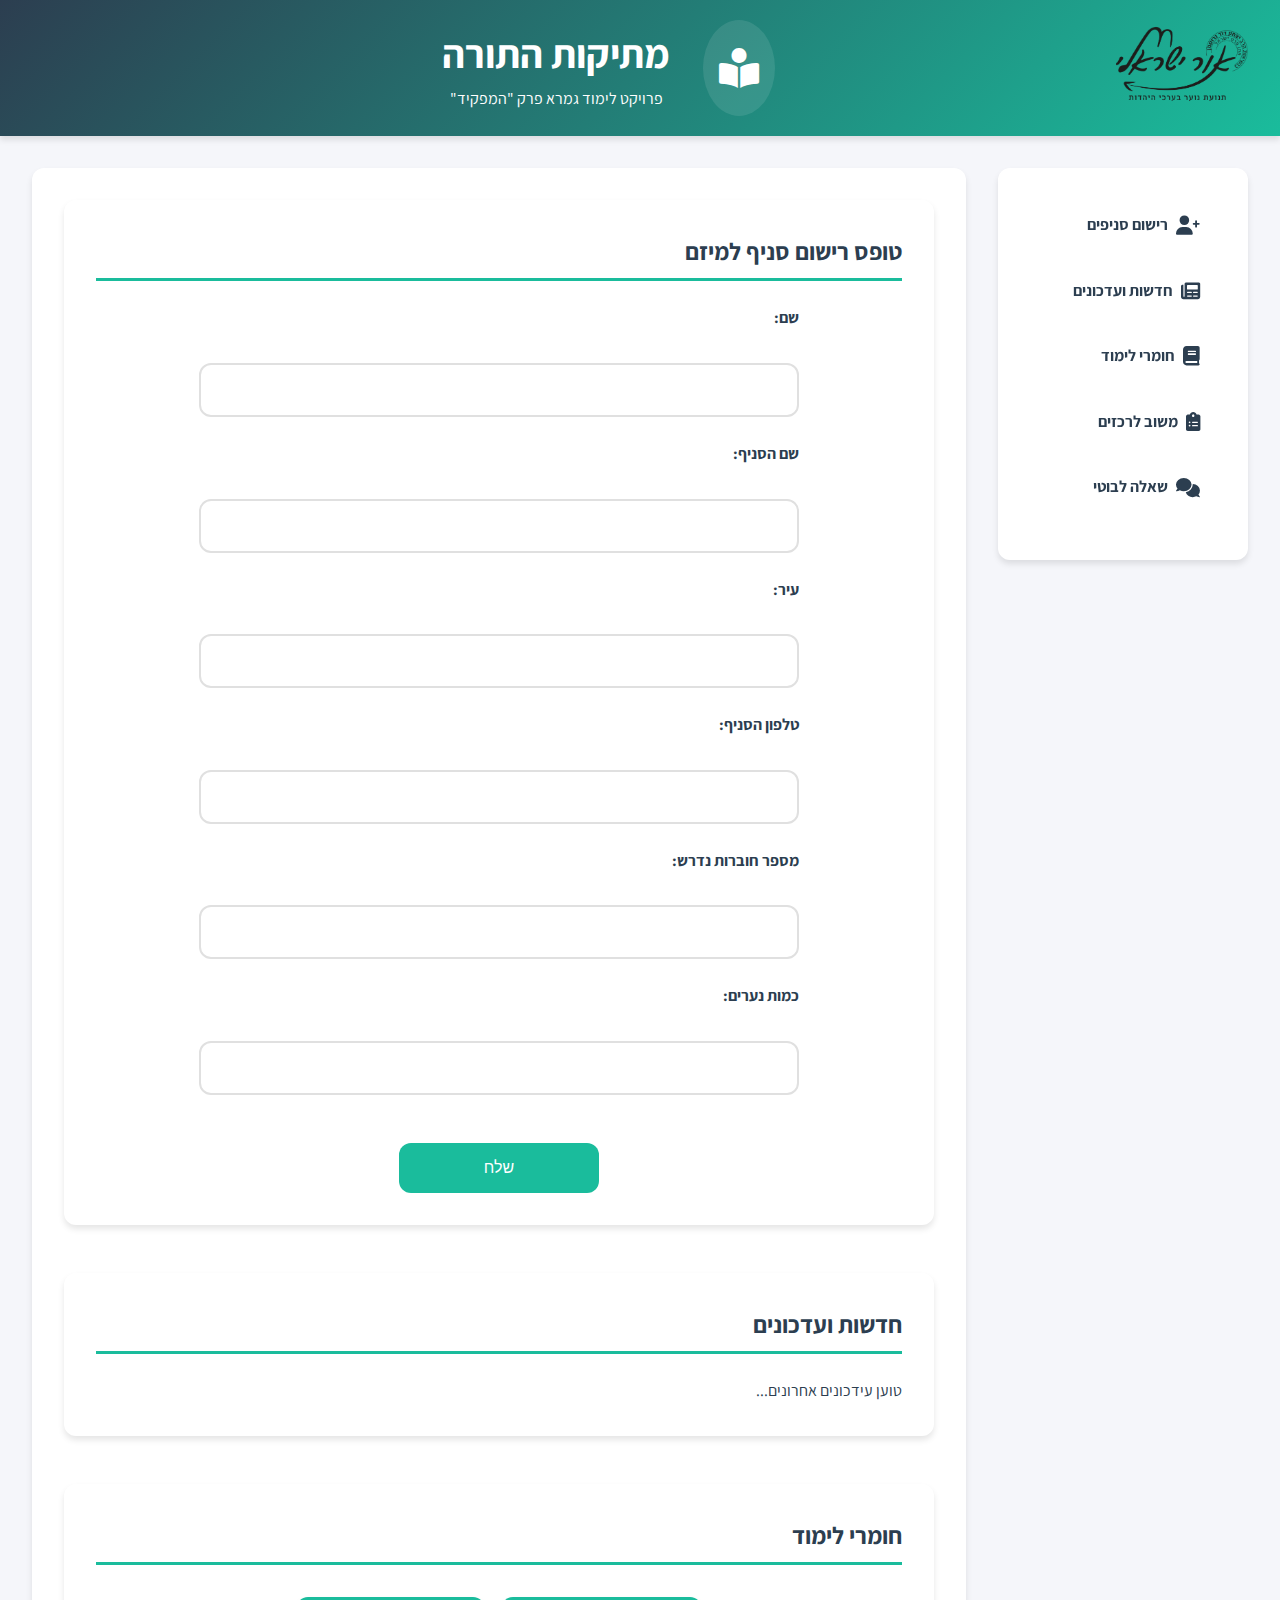
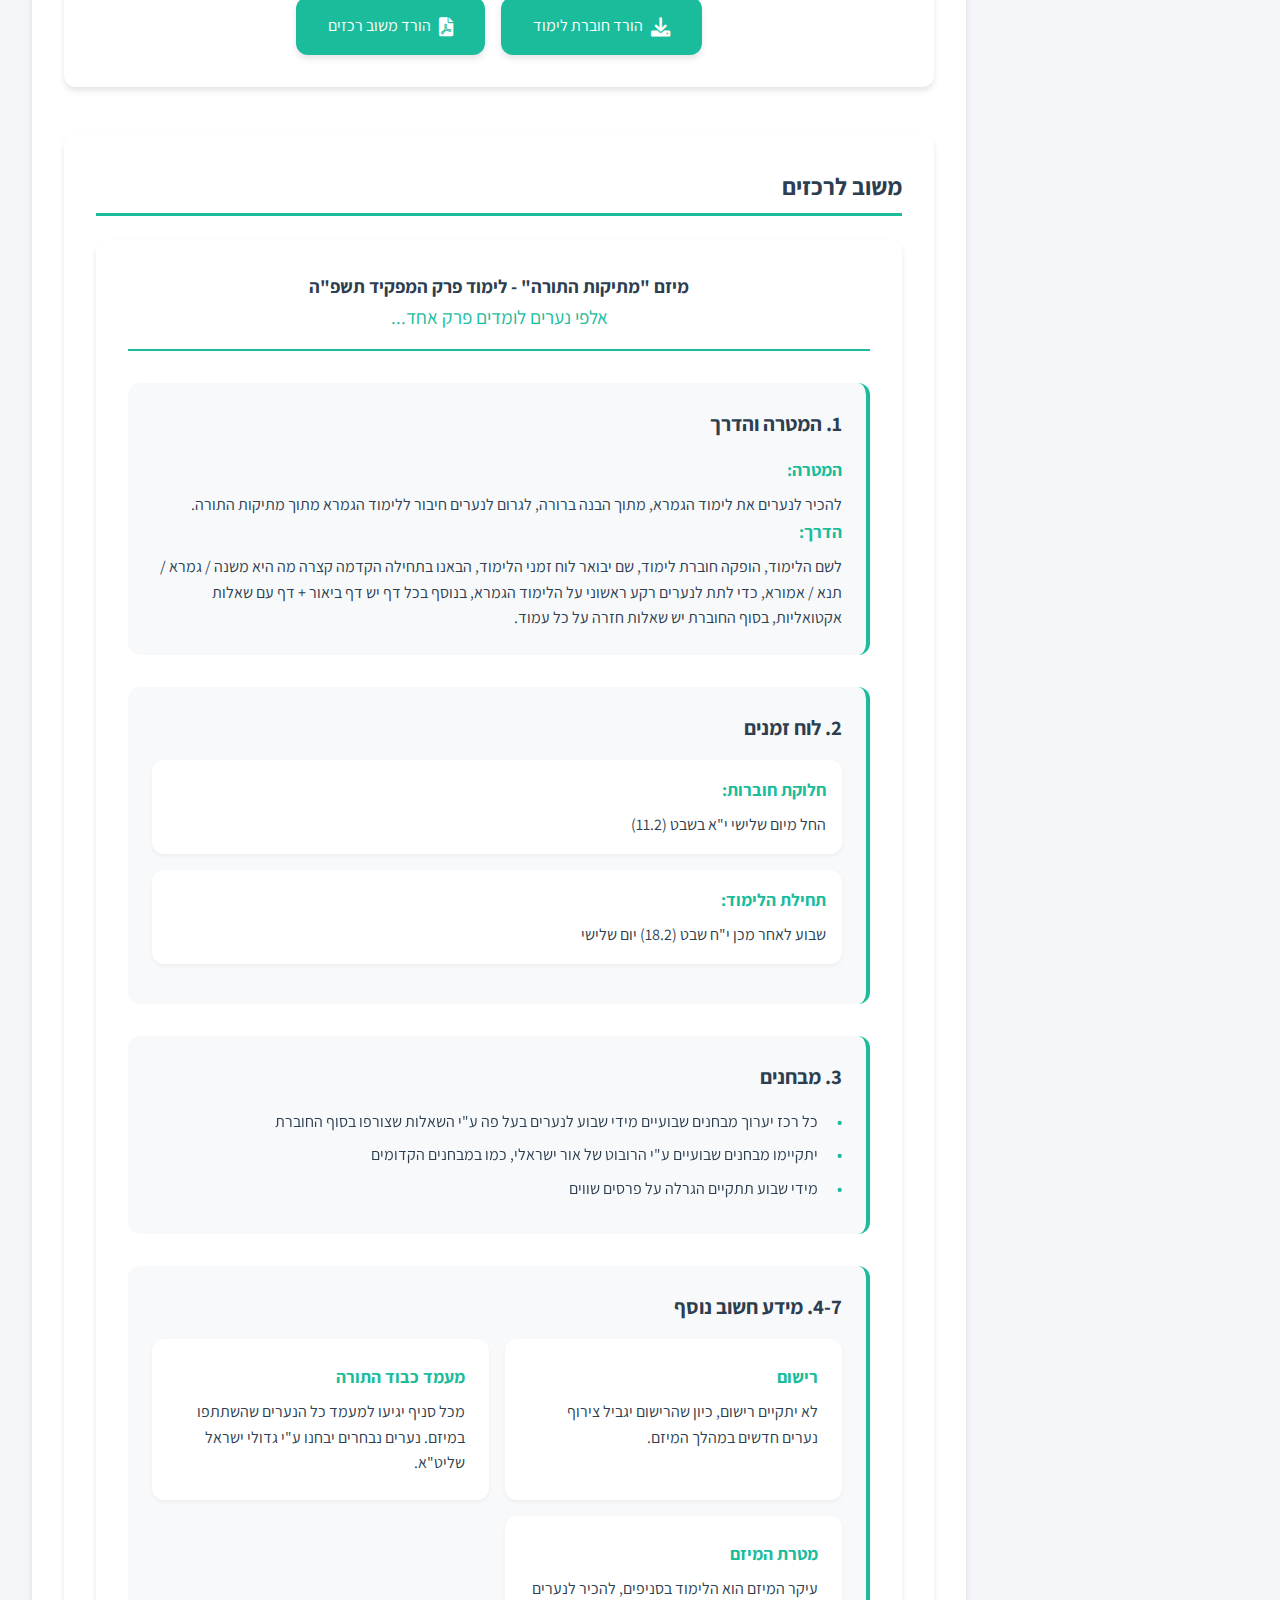
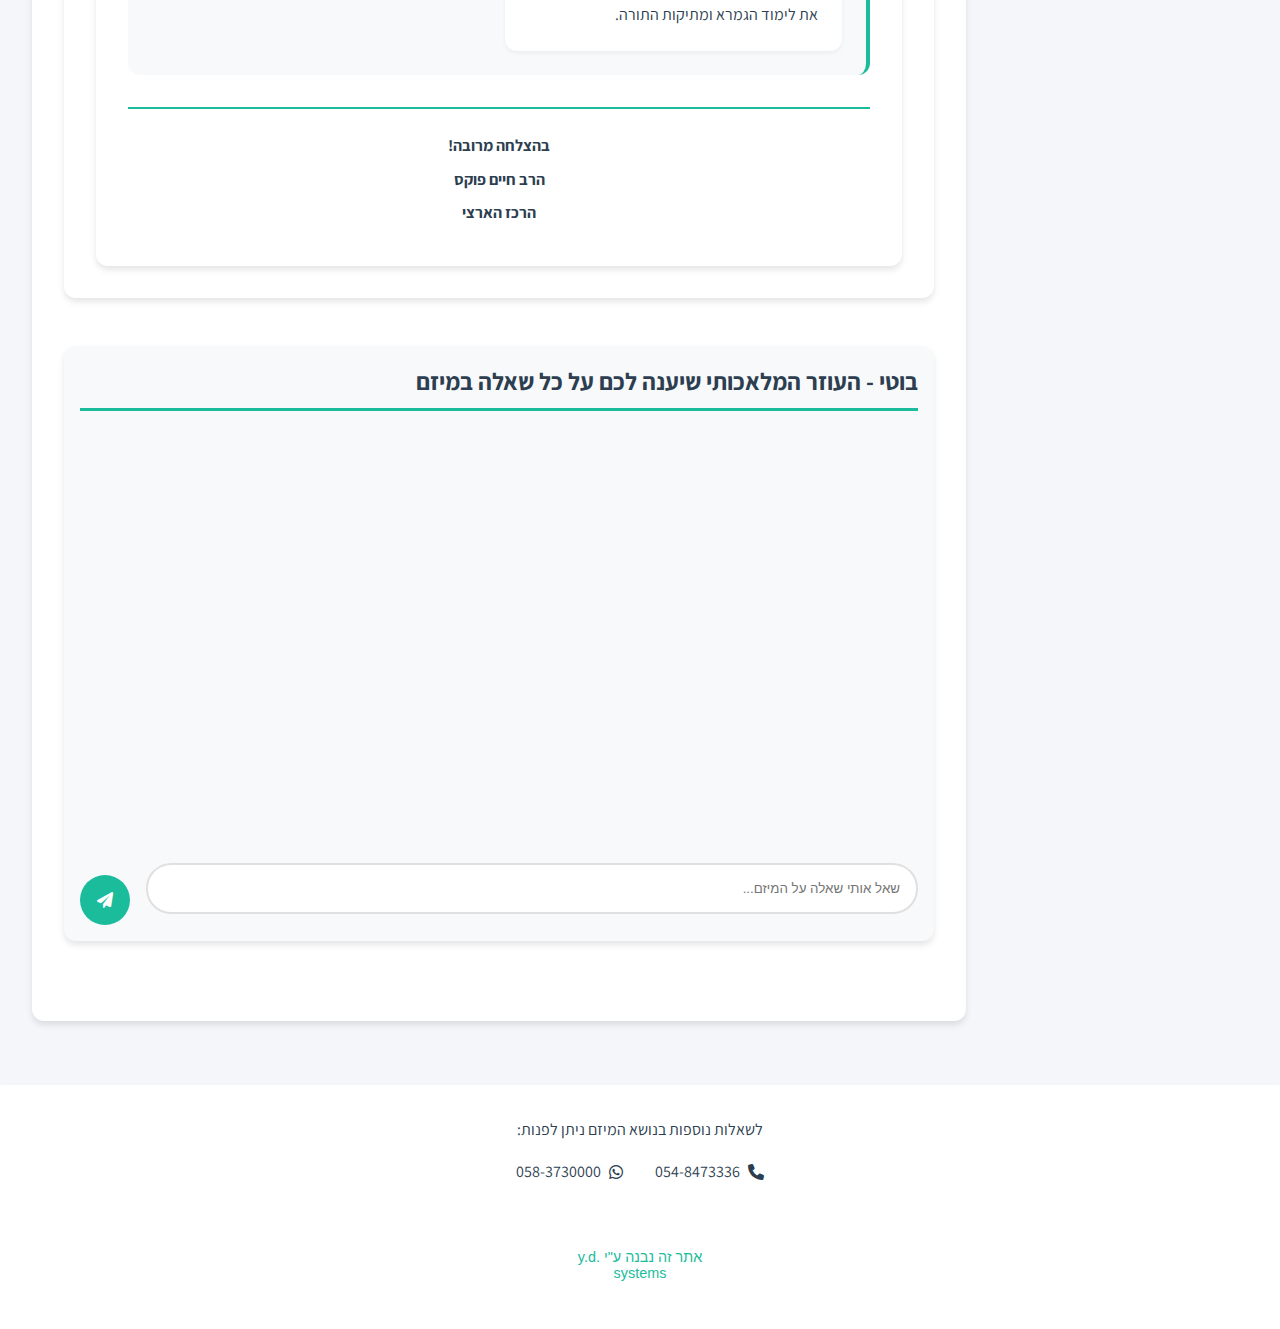
==== index.html @ da8bf31f "add credit" ====
<!DOCTYPE html>
<html lang="he">

<head>
    <meta charset="UTF-8">
    <meta name="viewport" content="width=device-width, initial-scale=1.0">
    <title>מתיקות התורה - אור ישראלי</title>
    <!-- Font Awesome -->
    <link rel="stylesheet" href="https://cdnjs.cloudflare.com/ajax/libs/font-awesome/6.0.0/css/all.min.css">
    <!-- קישור לגופן מודרני -->
    <link href="https://fonts.googleapis.com/css2?family=Assistant:wght@400;600;700&display=swap" rel="stylesheet">
    <link rel="stylesheet" href="style.css">
</head>

<body>
    <div class="page-wrapper">
        <header class="header">
            <div class="brand">
                <img src="./file/img/logo.png" alt="לוגו מתיקות התורה" class="brand-logo">
            </div>


            <div class="header-content">
                <div class="logo">
                    <i class="fas fa-book-reader"></i>
                </div>
                <div>
                <h1>מתיקות התורה</h1>
                <p>פרויקט לימוד גמרא פרק "המפקיד"</p></div>
            </div>
        </header>

        <div class="container">
            <nav class="sidebar">
                <ul>
                    <li><a href="#registration"><i class="fas fa-user-plus"></i> רישום סניפים</a></li>
                    <li><a href="#news"><i class="fas fa-newspaper"></i> חדשות ועדכונים</a></li>
                    <li><a href="#materials"><i class="fas fa-book"></i> חומרי לימוד</a></li>
                    <li><a href="#feedback"><i class="fas fa-clipboard-list"></i> משוב לרכזים</a></li>
                    <li><a href="#chat"><i class="fas fa-comments"></i> שאלה לבוטי</a></li>
                </ul>
            </nav>  
            <main class="main-content">
                <section id="registration">
                    <h2>טופס רישום סניף למיזם</h2>
                    <form id="registration-form">
                        <label for="name">שם:</label>
                        <input type="text" id="name" name="name" required>

                        <label for="branchName">שם הסניף:</label>
                        <input type="text" id="branchName" name="branchName" required>

                        <label for="city">עיר:</label>
                        <input type="text" id="city" name="city" required>

                        <label for="branchPhone">טלפון הסניף:</label>
                        <input type="tel" id="branchPhone" name="branchPhone" required>

                        <label for="requiredBooklets">מספר חוברות נדרש:</label>
                        <input type="number" id="requiredBooklets" name="requiredBooklets" required>

                        <label for="numberOfAdolescents">כמות נערים:</label>
                        <input type="number" id="numberOfAdolescents" name="numberOfAdolescents" required>

                        <button type="submit">שלח</button>
                    </form>
                    <div id="registration-result"></div>
                </section>

                <section id="news">
                    <h2>חדשות ועדכונים</h2>
                    <div id="news-banner">
                        <!-- דוגמה לעדכונים/חדשות -->
                        <p>טוען עידכונים אחרונים...</p>
                    </div>
                </section>

                <section id="materials">
                    <h2>חומרי לימוד</h2>
                    <div class="download-buttons">
                        <a href="file/dock/hoveret.pdf" download class="download-button">
                            <i class="fas fa-download"></i>
                            הורד חוברת לימוד
                        </a>
                        <a href="file/dock/mashov.pdf" download class="download-button">
                            <i class="fas fa-file-pdf"></i>
                            הורד משוב רכזים
                        </a>
                    </div>
                </section>

                <section id="feedback">
                    <h2>משוב לרכזים</h2>
                    <div class="feedback-container">
                        <div class="feedback-header">
                            <h3>מיזם "מתיקות התורה" - לימוד פרק המפקיד תשפ"ה</h3>
                            <p class="subtitle">אלפי נערים לומדים פרק אחד...</p>
                        </div>
                        
                        <div class="feedback-section">
                            <h4>1. המטרה והדרך</h4>
                            <div class="goal">
                                <h5>המטרה:</h5>
                                <p>להכיר לנערים את לימוד הגמרא, מתוך הבנה ברורה, לגרום לנערים חיבור ללימוד הגמרא מתוך מתיקות התורה.</p>
                            </div>
                            <div class="method">
                                <h5>הדרך:</h5>
                                <p>לשם הלימוד, הופקה חוברת לימוד, שם יבואר לוח זמני הלימוד, הבאנו בתחילה הקדמה קצרה מה היא משנה / גמרא / תנא / אמורא, כדי לתת לנערים רקע ראשוני על הלימוד הגמרא, בנוסף בכל דף יש דף ביאור + דף עם שאלות אקטואליות, בסוף החוברת יש שאלות חזרה על כל עמוד.</p>
                            </div>
                        </div>
                        
                        <div class="feedback-section">
                            <h4>2. לוח זמנים</h4>
                            <div class="timeline">
                                <div class="timeline-item">
                                    <h5>חלוקת חוברות:</h5>
                                    <p>החל מיום שלישי י"א בשבט (11.2)</p>
                                </div>
                                <div class="timeline-item">
                                    <h5>תחילת הלימוד:</h5>
                                    <p>שבוע לאחר מכן י"ח שבט (18.2) יום שלישי</p>
                                </div>
                            </div>
                        </div>
                        
                        <div class="feedback-section">
                            <h4>3. מבחנים</h4>
                            <ul class="exam-list">
                                <li>כל רכז יערוך מבחנים שבועיים מידי שבוע לנערים בעל פה ע"י השאלות שצורפו בסוף החוברת</li>
                                <li>יתקיימו מבחנים שבועיים ע"י הרובוט של אור ישראלי, כמו במבחנים הקדומים</li>
                                <li>מידי שבוע תתקיים הגרלה על פרסים שווים</li>
                            </ul>
                        </div>
                        
                        <div class="feedback-section">
                            <h4>4-7. מידע חשוב נוסף</h4>
                            <div class="info-cards">
                                <div class="info-card">
                                    <h5>רישום</h5>
                                    <p>לא יתקיים רישום, כיון שהרישום יגביל צירוף נערים חדשים במהלך המיזם.</p>
                                </div>
                                <div class="info-card">
                                    <h5>מעמד כבוד התורה</h5>
                                    <p>מכל סניף יגיעו למעמד כל הנערים שהשתתפו במיזם. נערים נבחרים יבחנו ע"י גדולי ישראל שליט"א.</p>
                                </div>
                                <div class="info-card">
                                    <h5>מטרת המיזם</h5>
                                    <p>עיקר המיזם הוא הלימוד בסניפים, להכיר לנערים את לימוד הגמרא ומתיקות התורה.</p>
                                </div>
                            </div>
                        </div>
                        
                        <div class="feedback-footer">
                            <p class="signature">בהצלחה מרובה!</p>
                            <p class="signature">הרב חיים פוקס</p>
                            <p class="signature">הרכז הארצי</p>
                        </div>
                    </div>
                </section>

                <section id="chat">
                    <h2>בוטי - העוזר המלאכותי שיענה לכם על כל שאלה במיזם</h2>
                    <div id="chat-window">
                        <!-- היסטוריית השיחה תופיע כאן -->
                    </div>
                    <form id="chat-form">
                        <input type="text" id="chat-input" placeholder="שאל אותי שאלה על המיזם..." required>
                        <button title="submit" type="submit">
                            <i class="fas fa-paper-plane"></i>
                        </button>
                    </form>
                </section>
            </main>
        </div>
    </div>
    <footer class="footer">
        <div class="contact-info">
            <p>לשאלות נוספות בנושא המיזם ניתן לפנות:</p>
            <div class="contact-methods">
                <a href="tel:054-8473336" class="contact-link">
                    <i class="fas fa-phone"></i>
                    054-8473336
                </a>
                <a href="https://wa.me/972583730000" class="contact-link">
                    <i class="fab fa-whatsapp"></i>
                    058-3730000
                </a>
            </div>
        </div>
        <div class="credits">
            <button id="showCredits" class="credits-btn">אתר זה נבנה ע"י y.d. systems</button>
        </div>
    </footer>

    <!-- Modal -->
    <div id="creditsModal" class="modal">
        <div class="modal-content">
            <span class="close-modal">&times;</span>
            <h3>צור קשר עם המפתחים</h3>
            <div class="contact-grid">
                <a href="tel:0583730000" class="contact-item">
                    <i class="fas fa-phone"></i>
                    <span>טלפון</span>
                    <span>058-3730000</span>
                </a>
                <a href="https://wa.me/972583730000" class="contact-item">
                    <i class="fab fa-whatsapp"></i>
                    <span>וואטסאפ</span>
                    <span>058-3730000</span>
                </a>
                <a href="mailto:yairdahn@gmail.com" class="contact-item">
                    <i class="fas fa-envelope"></i>
                    <span>אימייל</span>
                    <span>yairdahn@gmail.com</span>
                </a>
            </div>
        </div>
    </div>
    <script src="script.js"></script>
</body>

</html>
---- style.css ----
@import url('https://fonts.googleapis.com/css2?family=Assistant:wght@400;600;700&display=swap');

* {
    box-sizing: border-box;
    margin: 0;
    padding: 0;
}

:root {
    --primary-color: #2c3e50;
    --secondary-color: #1abc9c;
    --accent-color: #e74c3c;
    --bg-color: #f5f6fa;
    --text-color: #2c3e50;
    --border-radius: 12px;
    --box-shadow: 0 4px 6px rgba(0, 0, 0, 0.1);
    --transition: all 0.3s ease;
}

body {
    font-family: 'Assistant', sans-serif;
    direction: rtl;
    line-height: 1.6;
    background: var(--bg-color);
    color: var(--text-color);
    margin: 0;
    padding: 0;
}

.page-wrapper {
    min-height: 100vh;
    display: grid;
    grid-template-rows: auto 1fr;
}

.container {
    display: grid;
    grid-template-columns: 250px 1fr;
    gap: 2rem;
    padding: 2rem;
    max-width: 1400px;
    margin: 0 auto;
}

/* Header with gradient background */
.header {
    background: linear-gradient(135deg, var(--primary-color), var(--secondary-color));
    color: #fff;
    /* padding: 2rem; */
    box-shadow: var(--box-shadow);
    display: flex;
    justify-content: flex-start;
    align-items: center;
    /* gap: 1rem; */
    position: relative;
}

.brand {
    position: absolute;
    right: 2rem;
    top: 50%;
    transform: translateY(-50%);
}

.brand-logo {
    height: 80px;
    width: auto;
    object-fit: contain;
}

.logo {
    margin-right: 4rem;
    font-size: 2.5rem;
    color: #fff;
    background: rgba(255, 255, 255, 0.1);
    padding: 1rem;
    border-radius: 50%;
}

.header-content {
    flex: 1;
    text-align: center;
    display: flex;
    justify-content: center;
    margin: 20px;
    gap: 2rem;
}

.header-content h1 {
    font-size: 2.5rem;
    margin-bottom: 0.5rem;
    margin: 1px;
}

/* Sidebar navigation */
.sidebar {
    background: #fff;
    padding: 2rem;
    border-radius: var(--border-radius);
    box-shadow: var(--box-shadow);
    position: sticky;
    top: 2rem;
    height: fit-content;
}

.sidebar ul {
    list-style: none;
}

.sidebar li {
    margin-bottom: 1rem;
}

.sidebar a {
    color: var(--text-color);
    text-decoration: none;
    font-weight: bold;
    transition: var(--transition);
    display: flex;
    align-items: center;
    gap: 0.5rem;
    padding: 0.75rem 1rem;
    border-radius: var(--border-radius);
}

.sidebar a:hover {
    background: var(--secondary-color);
    color: #fff;
    transform: translateX(-5px);
}

.sidebar i {
    font-size: 1.2rem;
}

/* Main content area with shadow */
.main-content {
    padding: 2rem;
    background: #fff;
    border-radius: var(--border-radius);
    box-shadow: var(--box-shadow);
}

section {
    margin-bottom: 3rem;
    padding: 2rem;
    background: #fff;
    border-radius: var(--border-radius);
    box-shadow: var(--box-shadow);
}

section h2 {
    color: var(--primary-color);
    margin-bottom: 1.5rem;
    padding-bottom: 0.5rem;
    border-bottom: 3px solid var(--secondary-color);
}

/* Form Styles */
#registration-form {
    display: flex;
    flex-direction: column;
    gap: 1.5rem;
    max-width: 600px;
    margin: 0 auto;
}

#registration-form label {
    font-weight: bold;
    margin-bottom: 0.5rem;
    color: var(--primary-color);
}

#registration-form input {
    padding: 1rem;
    border: 2px solid #e0e0e0;
    border-radius: var(--border-radius);
    transition: var(--transition);
    font-size: 1rem;
}

#registration-form input:focus {
    border-color: var(--secondary-color);
    outline: none;
    box-shadow: 0 0 0 3px rgba(26, 188, 156, 0.1);
}

button {
    margin-top: 1.5rem;
    padding: 1rem 2rem;
    background: var(--secondary-color);
    color: #fff;
    border: none;
    border-radius: var(--border-radius);
    font-size: 1rem;
    cursor: pointer;
    transition: var(--transition);
    width: 100%;
    max-width: 200px;
    margin-left: auto;
    margin-right: auto;
}

button:hover {
    background: #16a085;
    transform: translateY(-2px);
    box-shadow: 0 4px 8px rgba(0, 0, 0, 0.1);
}

/* Chat Styles */
#chat {
    background: #f8f9fa;
    border-radius: var(--border-radius);
    padding: 1rem;
    box-shadow: var(--box-shadow);
}

#chat-window {
    height: 400px;
    overflow-y: auto;
    padding: 1rem;
    margin-bottom: 1rem;
    background: #f8f9fa;
    border-radius: var(--border-radius);
}

.chat-message {
    display: flex;
    margin-bottom: 1rem;
    animation: fadeIn 0.3s ease;
}

.chat-message.user {
    justify-content: flex-end;
}

.chat-message.ai {
    justify-content: flex-start;
}

.message-bubble {
    max-width: 70%;
    padding: 0.8rem 1rem;
    border-radius: 15px;
    position: relative;
    word-wrap: break-word;
}

.chat-message.user .message-bubble {
    background: var(--secondary-color);
    color: #fff;
    border-top-right-radius: 5px;
    margin-left: 2rem;
}

.chat-message.ai .message-bubble {
    background: #ecf0f1;
    color: var(--text-color);
    border-top-left-radius: 5px;
    margin-right: 2rem;
}

.typing-indicator {
    display: flex;
    align-items: center;
    margin-bottom: 1rem;
    opacity: 0;
    transition: opacity 0.3s ease;
    margin-right: 1rem;
}

.typing-indicator.visible {
    opacity: 1;
}

.typing-indicator .dots {
    display: flex;
    gap: 4px;
    padding: 0.5rem 1rem;
    background: #e9ecef;
    border-radius: 15px;
}

.typing-indicator .dot {
    width: 8px;
    height: 8px;
    background: #adb5bd;
    border-radius: 50%;
    animation: typingAnimation 1.4s infinite;
}

.typing-indicator .dot:nth-child(2) {
    animation-delay: 0.2s;
}

.typing-indicator .dot:nth-child(3) {
    animation-delay: 0.4s;
}

@keyframes typingAnimation {
    0%, 100% { transform: translateY(0); }
    50% { transform: translateY(-4px); }
}

@keyframes fadeIn {
    from { opacity: 0; transform: translateY(10px); }
    to { opacity: 1; transform: translateY(0); }
}

#chat-form {
    display: flex;
    gap: 1rem;
    align-items: center;
}

#chat-input {
    flex: 1;
    padding: 1rem;
    border: 2px solid #e0e0e0;
    border-radius: 25px;
    transition: var(--transition);
}

#chat-input:focus {
    border-color: var(--secondary-color);
    outline: none;
}

#chat-form button {
    width: 50px;
    height: 50px;
    border-radius: 50%;
    display: flex;
    align-items: center;
    justify-content: center;
    padding: 0;
    background: var(--secondary-color);
    color: #fff;
    border: none;
    cursor: pointer;
    transition: var(--transition);
}

#chat-form button:hover {
    background: #16a085;
    transform: scale(1.1);
}

/* Styling for news items in the banner */
.news-item {
    background: #fff;
    border-radius: var(--border-radius);
    padding: 1.5rem;
    margin-bottom: 1.5rem;
    box-shadow: var(--box-shadow);
    border-right: 4px solid var(--secondary-color);
    transition: var(--transition);
}

.news-item:hover {
    transform: translateX(-5px);
    box-shadow: 0 6px 12px rgba(0, 0, 0, 0.1);
}

.news-item h3 {
    margin-bottom: 1rem;
    color: var(--primary-color);
    font-size: 1.25rem;
}

.news-item p {
    margin-bottom: 0.75rem;
    line-height: 1.6;
}

.news-item small {
    color: #7f8c8d;
    font-size: 0.9rem;
}

@media (max-width: 768px) {
    .container {
        grid-template-columns: 1fr;
    }

    .sidebar {
        position: static;
        margin-bottom: 2rem;
    }

    .main-content {
        padding: 1rem;
    }

    .header {
        flex-direction: column;
        text-align: center;
        padding: 1rem;
    }

    .logo {
        margin-right: 0;
    }

    .brand {
        position: static;
        transform: none;
        margin-bottom: 1rem;
    }

    .brand-logo {
        height: 60px;
    }

    section {
        padding: 1rem;
    }

    #chat-form button {
        width: 45px;
        height: 45px;
    }
}

/* Feedback Styles */
.feedback-container {
    background: #fff;
    padding: 2rem;
    border-radius: var(--border-radius);
    box-shadow: var(--box-shadow);
}

.feedback-header {
    text-align: center;
    margin-bottom: 2rem;
    padding-bottom: 1rem;
    border-bottom: 2px solid var(--secondary-color);
}

.feedback-header .subtitle {
    color: var(--secondary-color);
    font-size: 1.2rem;
}

.feedback-section {
    margin-bottom: 2rem;
    padding: 1.5rem;
    background: #f8f9fa;
    border-radius: var(--border-radius);
    border-right: 4px solid var(--secondary-color);
}

.feedback-section h4 {
    color: var(--primary-color);
    margin-bottom: 1rem;
    font-size: 1.3rem;
}

.feedback-section h5 {
    color: var(--secondary-color);
    margin-bottom: 0.5rem;
    font-size: 1.1rem;
}

.timeline {
    display: grid;
    gap: 1rem;
    margin: 1rem 0;
}

.timeline-item {
    padding: 1rem;
    background: #fff;
    border-radius: var(--border-radius);
    box-shadow: 0 2px 4px rgba(0,0,0,0.05);
}

.exam-list {
    list-style: none;
    padding: 0;
}

.exam-list li {
    margin-bottom: 0.5rem;
    padding-right: 1.5rem;
    position: relative;
}

.exam-list li::before {
    content: "•";
    color: var(--secondary-color);
    position: absolute;
    right: 0;
    font-weight: bold;
}

.info-cards {
    display: grid;
    grid-template-columns: repeat(auto-fit, minmax(250px, 1fr));
    gap: 1rem;
    margin-top: 1rem;
}

.info-card {
    background: #fff;
    padding: 1.5rem;
    border-radius: var(--border-radius);
    box-shadow: 0 2px 4px rgba(0,0,0,0.05);
    transition: var(--transition);
}

.info-card:hover {
    transform: translateY(-3px);
    box-shadow: 0 4px 8px rgba(0,0,0,0.1);
}

.feedback-footer {
    text-align: center;
    margin-top: 2rem;
    padding-top: 1rem;
    border-top: 2px solid var(--secondary-color);
}

.signature {
    margin: 0.5rem 0;
    font-weight: bold;
    color: var(--primary-color);
}

@media (max-width: 768px) {
    .info-cards {
        grid-template-columns: 1fr;
    }
    
    .feedback-section {
        padding: 1rem;
    }
}

/* Materials Section Styles */
.download-buttons {
    display: flex;
    gap: 1rem;
    justify-content: center;
    margin-top: 2rem;
}

.download-button {
    display: flex;
    align-items: center;
    gap: 0.5rem;
    padding: 1rem 2rem;
    background: var(--secondary-color);
    color: #fff;
    text-decoration: none;
    border-radius: var(--border-radius);
    transition: var(--transition);
    box-shadow: var(--box-shadow);
}

.download-button:hover {
    background: #16a085;
    transform: translateY(-2px);
    box-shadow: 0 6px 12px rgba(0,0,0,0.15);
}

.download-button i {
    font-size: 1.2rem;
}

/* Footer Styles */
.footer {
    background: #fff;
    padding: 2rem;
    margin-top: 2rem;
    box-shadow: var(--box-shadow);
    text-align: center;
}

.contact-info {
    margin-bottom: 1.5rem;
}

.contact-methods {
    display: flex;
    justify-content: center;
    gap: 2rem;
    margin-top: 1rem;
}

.contact-link {
    display: flex;
    align-items: center;
    gap: 0.5rem;
    color: var(--primary-color);
    text-decoration: none;
    transition: var(--transition);
}

.contact-link:hover {
    color: var(--secondary-color);
    transform: translateY(-2px);
}

.credits-btn {
    background: none;
    border: none;
    color: var(--secondary-color);
    cursor: pointer;
    font-size: 0.9rem;
    transition: var(--transition);
}

.credits-btn:hover {
    color: var(--primary-color);
    text-decoration: underline;
}

/* Modal Styles */
.modal {
    display: none;
    position: fixed;
    top: 0;
    left: 0;
    width: 100%;
    height: 100%;
    background: rgba(0, 0, 0, 0.5);
    z-index: 1000;
}

.modal-content {
    position: relative;
    background: #fff;
    margin: 15% auto;
    padding: 2rem;
    width: 90%;
    max-width: 500px;
    border-radius: var(--border-radius);
    box-shadow: var(--box-shadow);
}

.close-modal {
    position: absolute;
    top: 1rem;
    left: 1rem;
    font-size: 1.5rem;
    cursor: pointer;
    color: var(--text-color);
}

.contact-grid {
    display: grid;
    grid-template-columns: repeat(auto-fit, minmax(200px, 1fr));
    gap: 1.5rem;
    margin-top: 2rem;
}

.contact-item {
    display: flex;
    flex-direction: column;
    align-items: center;
    padding: 1.5rem;
    background: #f8f9fa;
    border-radius: var(--border-radius);
    text-decoration: none;
    color: var(--text-color);
    transition: var(--transition);
}

.contact-item:hover {
    transform: translateY(-3px);
    box-shadow: var(--box-shadow);
    background: var(--secondary-color);
    color: #fff;
}

.contact-item i {
    font-size: 2rem;
    margin-bottom: 1rem;
}

@media (max-width: 768px) {
    .contact-methods {
        flex-direction: column;
        gap: 1rem;
    }

    .modal-content {
        margin: 30% auto;
    }
}
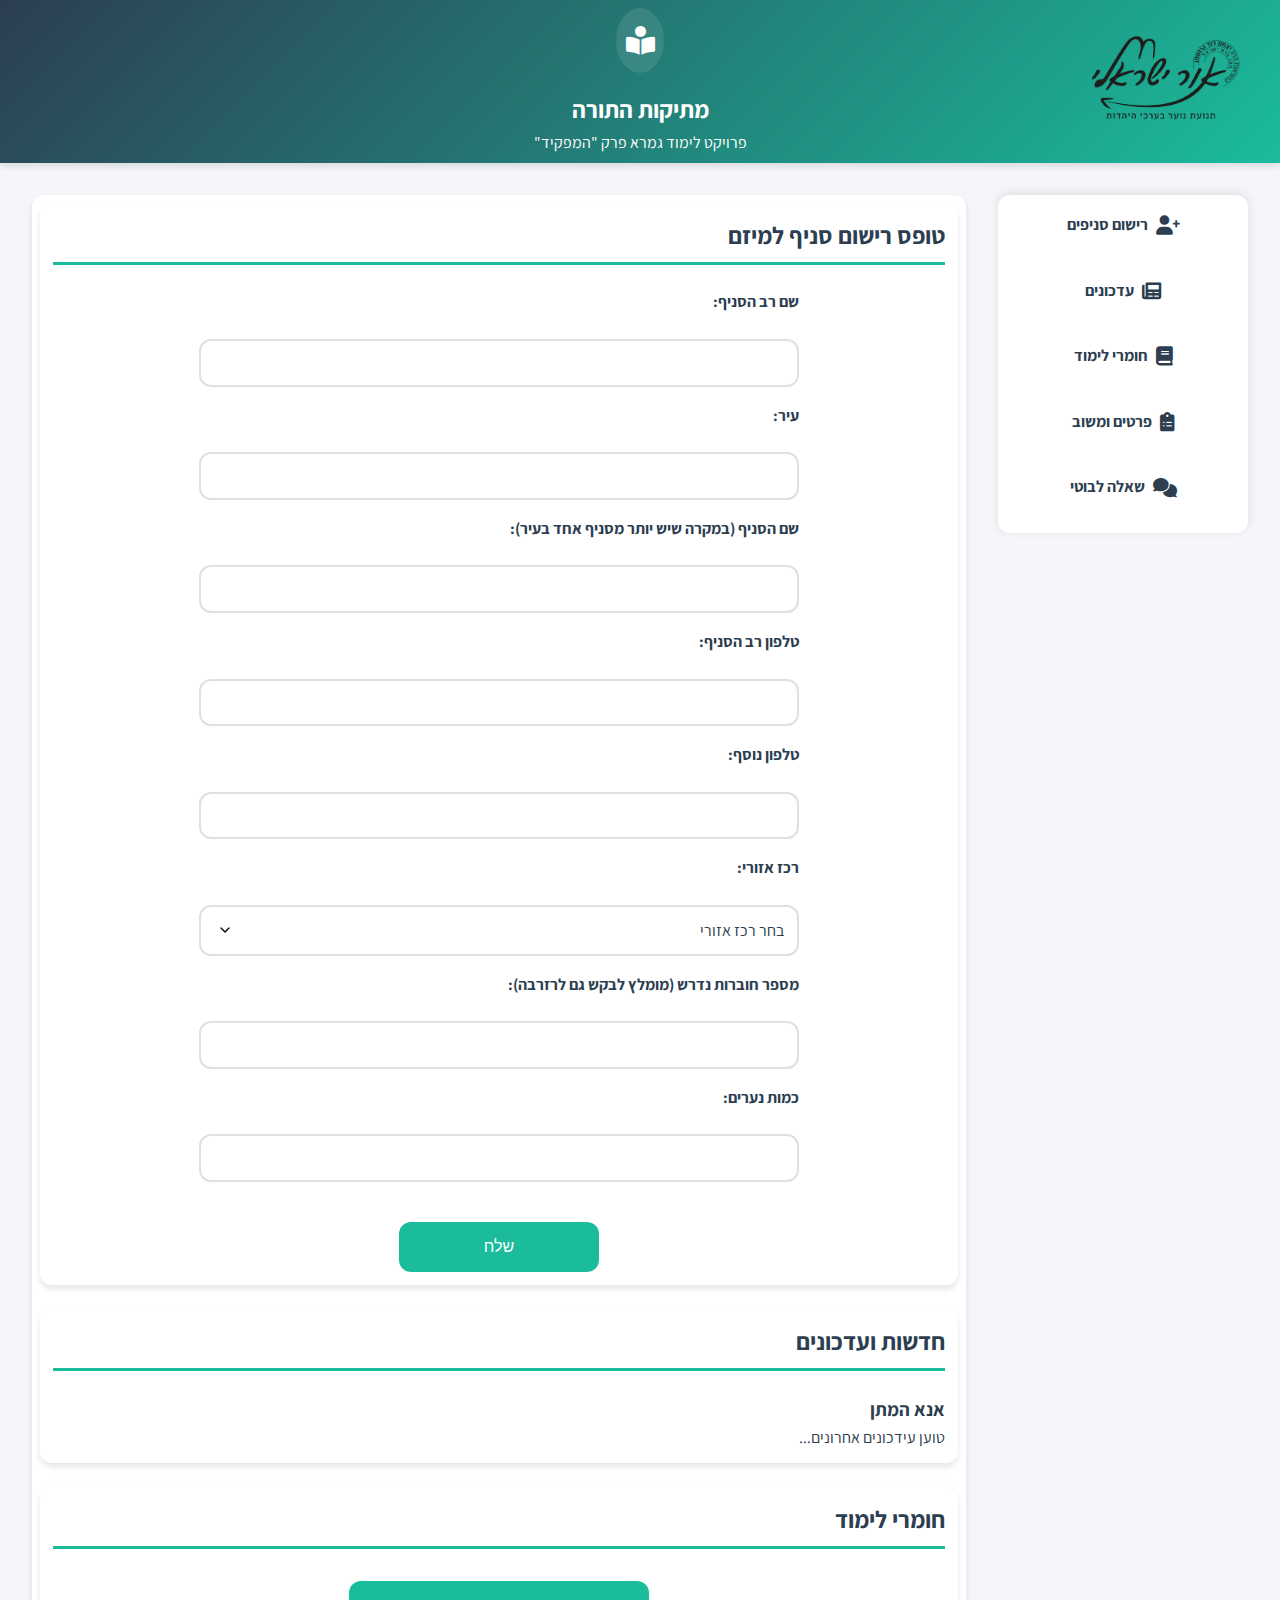
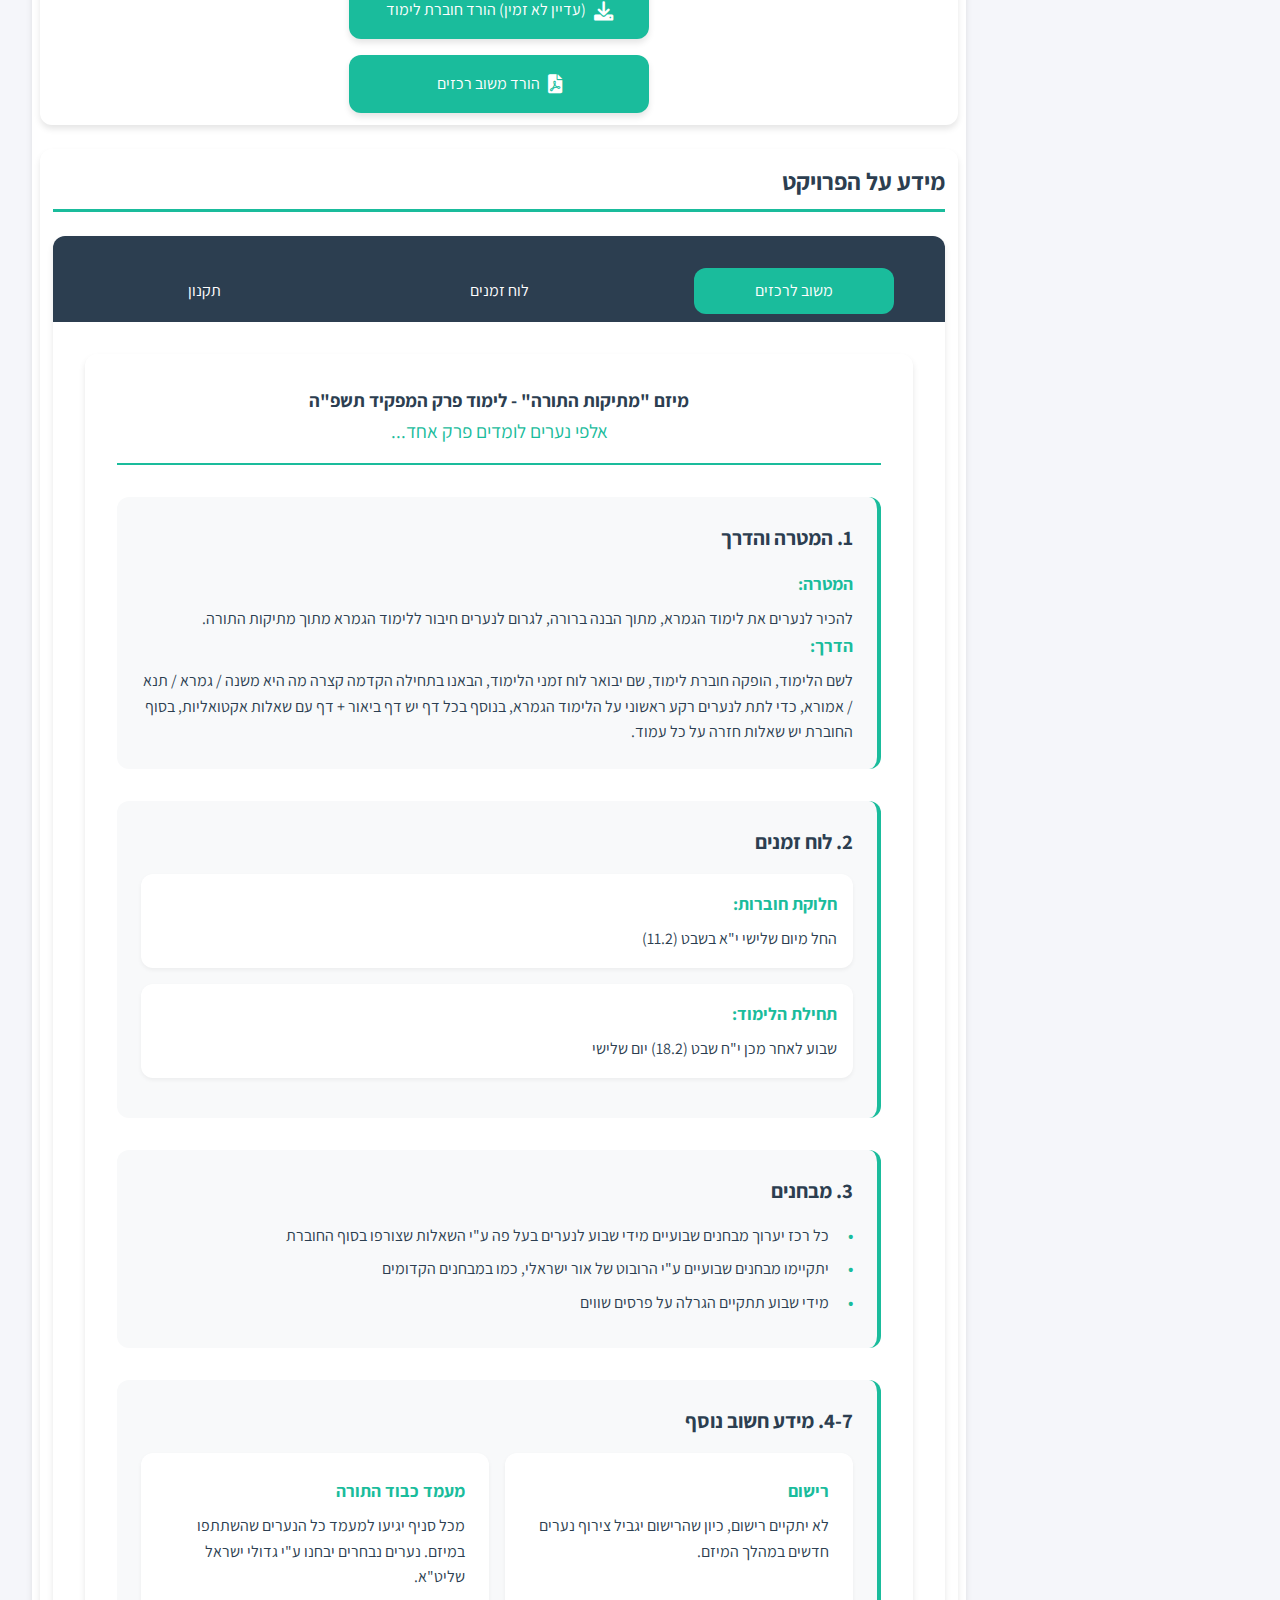
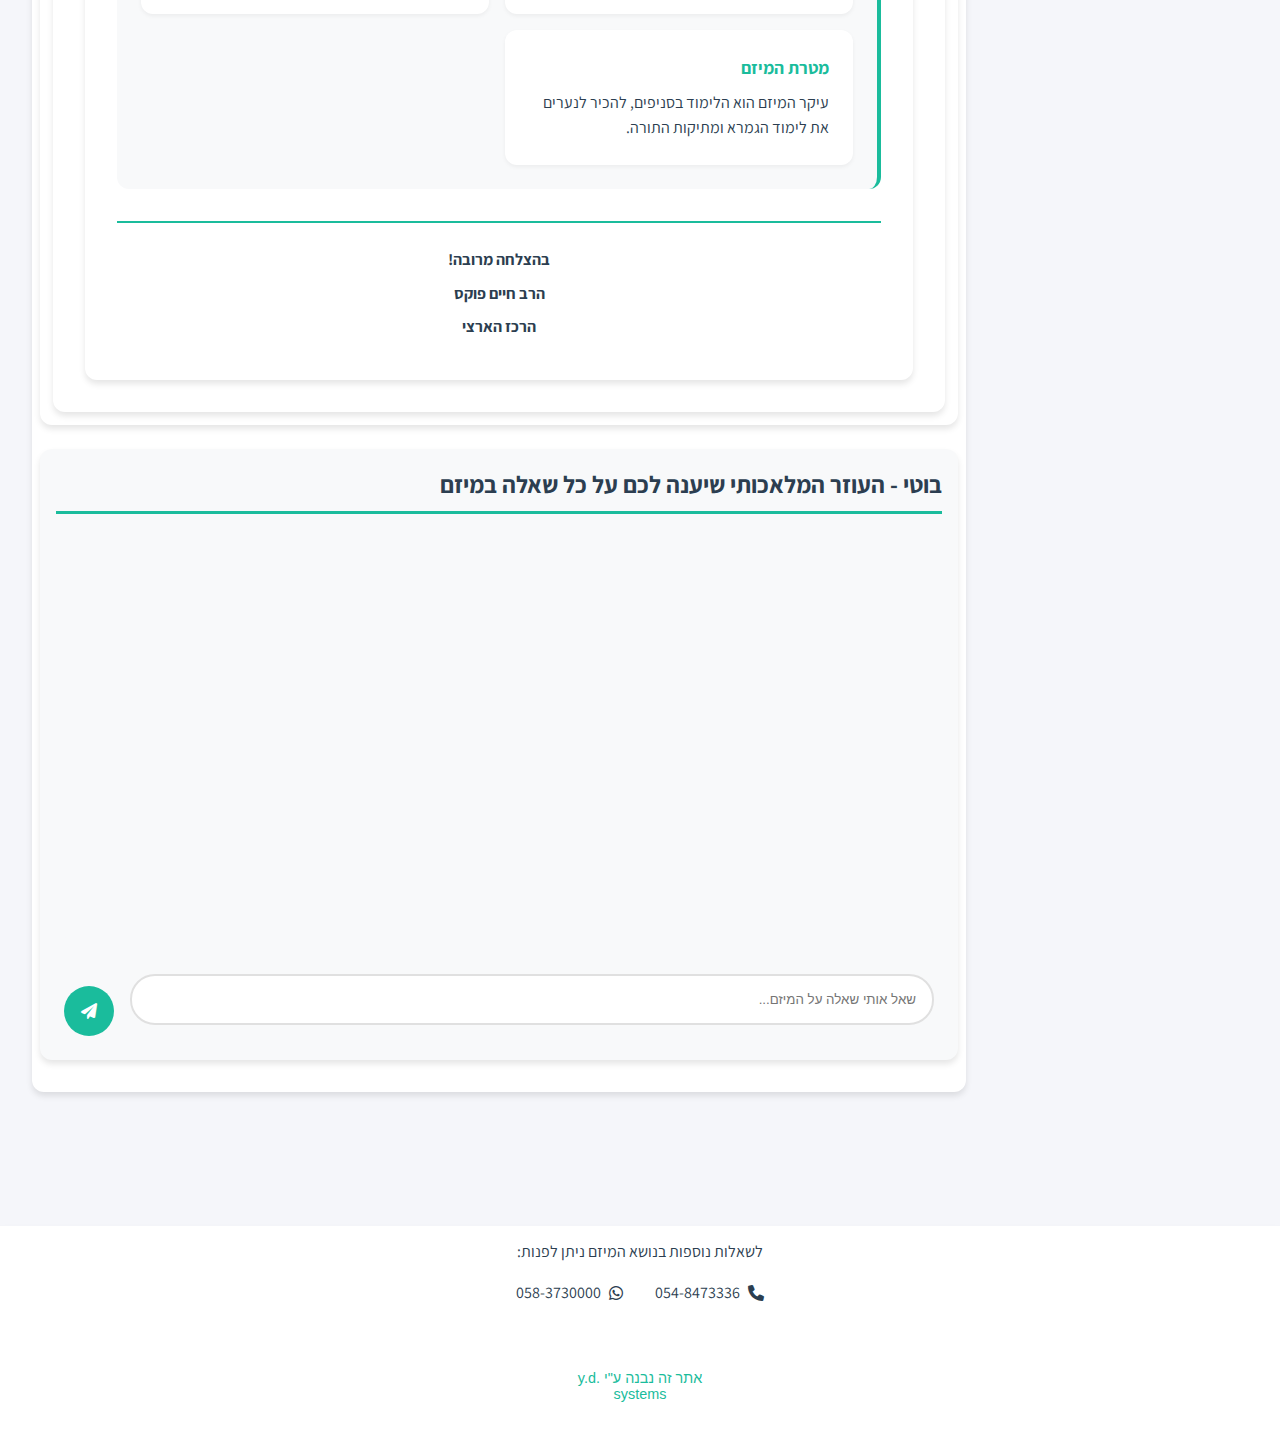
==== commit 74af19ed: "fix to publish" ====
--- a/index.html
+++ b/index.html
@@ -34,9 +34,9 @@
             <nav class="sidebar">
                 <ul>
                     <li><a href="#registration"><i class="fas fa-user-plus"></i> רישום סניפים</a></li>
-                    <li><a href="#news"><i class="fas fa-newspaper"></i> חדשות ועדכונים</a></li>
+                    <li><a href="#news"><i class="fas fa-newspaper"></i> עדכונים</a></li>
                     <li><a href="#materials"><i class="fas fa-book"></i> חומרי לימוד</a></li>
-                    <li><a href="#feedback"><i class="fas fa-clipboard-list"></i> משוב לרכזים</a></li>
+                    <li><a href="#feedback"><i class="fas fa-clipboard-list"></i> פרטים ומשוב</a></li>
                     <li><a href="#chat"><i class="fas fa-comments"></i> שאלה לבוטי</a></li>
                 </ul>
             </nav>  
@@ -44,23 +44,37 @@
                 <section id="registration">
                     <h2>טופס רישום סניף למיזם</h2>
                     <form id="registration-form">
-                        <label for="name">שם:</label>
+                        <label for="name">שם רב הסניף:</label>
                         <input type="text" id="name" name="name" required>
-
-                        <label for="branchName">שם הסניף:</label>
-                        <input type="text" id="branchName" name="branchName" required>
 
                         <label for="city">עיר:</label>
                         <input type="text" id="city" name="city" required>
 
-                        <label for="branchPhone">טלפון הסניף:</label>
+                        <label for="branchName">שם הסניף (במקרה שיש יותר מסניף אחד בעיר):</label>
+                        <input type="text" id="branchName" name="branchName" >
+
+
+                        <label for="branchPhone">טלפון רב הסניף:</label>
                         <input type="tel" id="branchPhone" name="branchPhone" required>
 
-                        <label for="requiredBooklets">מספר חוברות נדרש:</label>
+                        <label for="secondPhone">טלפון נוסף:</label>
+                        <input type="tel" id="secondPhone" name="secondPhone">
+
+                        <label for="areaManager">רכז אזורי:</label>
+                        <select id="areaManager" name="areaManager" required>
+                            <option value="" disabled selected>בחר רכז אזורי</option>
+                            <option value="הרב רסקין - אזור הצפון">הרב רסקין - אזור הצפון</option>
+                            <option value="הרב אסוס - אזור שרון">הרב אסוס - אזור שרון</option>
+                            <option value="הרב נועם - אזור המרכז">הרב נועם - אזור המרכז</option>
+                            <option value="הרב חיים כהן - אזור ירושלים">הרב חיים כהן - אזור ירושלים</option>
+                            <option value="הרב רובי - אזור הדרום">הרב רובי - אזור הדרום</option>
+                        </select>
+
+                        <label for="requiredBooklets">מספר חוברות נדרש (מומלץ לבקש גם לרזרבה):</label>
                         <input type="number" id="requiredBooklets" name="requiredBooklets" required>
 
                         <label for="numberOfAdolescents">כמות נערים:</label>
-                        <input type="number" id="numberOfAdolescents" name="numberOfAdolescents" required>
+                        <input type="number" id="numberOfAdolescents" name="numberOfAdolescents" >
 
                         <button type="submit">שלח</button>
                     </form>
@@ -71,6 +85,7 @@
                     <h2>חדשות ועדכונים</h2>
                     <div id="news-banner">
                         <!-- דוגמה לעדכונים/חדשות -->
+                         <h3>אנא המתן</h3>
                         <p>טוען עידכונים אחרונים...</p>
                     </div>
                 </section>
@@ -78,9 +93,10 @@
                 <section id="materials">
                     <h2>חומרי לימוד</h2>
                     <div class="download-buttons">
-                        <a href="file/dock/hoveret.pdf" download class="download-button">
+                        <a href="#materials"  class="download-button">
+                        <!-- <a href="file/dock/hoveret.pdf" download class="download-button"> -->
                             <i class="fas fa-download"></i>
-                            הורד חוברת לימוד
+                            (עדיין לא זמין) הורד חוברת לימוד
                         </a>
                         <a href="file/dock/mashov.pdf" download class="download-button">
                             <i class="fas fa-file-pdf"></i>
@@ -90,70 +106,189 @@
                 </section>
 
                 <section id="feedback">
-                    <h2>משוב לרכזים</h2>
-                    <div class="feedback-container">
-                        <div class="feedback-header">
-                            <h3>מיזם "מתיקות התורה" - לימוד פרק המפקיד תשפ"ה</h3>
-                            <p class="subtitle">אלפי נערים לומדים פרק אחד...</p>
+                    <h2>מידע על הפרויקט</h2>
+                    <div class="tabs-container">
+                        <div class="tabs">
+                            <button class="tab-button active" data-tab="feedback">משוב לרכזים</button>
+                            <button class="tab-button" data-tab="schedule">לוח זמנים</button>
+                            <button class="tab-button" data-tab="rules">תקנון</button>
                         </div>
                         
-                        <div class="feedback-section">
-                            <h4>1. המטרה והדרך</h4>
-                            <div class="goal">
-                                <h5>המטרה:</h5>
-                                <p>להכיר לנערים את לימוד הגמרא, מתוך הבנה ברורה, לגרום לנערים חיבור ללימוד הגמרא מתוך מתיקות התורה.</p>
-                            </div>
-                            <div class="method">
-                                <h5>הדרך:</h5>
-                                <p>לשם הלימוד, הופקה חוברת לימוד, שם יבואר לוח זמני הלימוד, הבאנו בתחילה הקדמה קצרה מה היא משנה / גמרא / תנא / אמורא, כדי לתת לנערים רקע ראשוני על הלימוד הגמרא, בנוסף בכל דף יש דף ביאור + דף עם שאלות אקטואליות, בסוף החוברת יש שאלות חזרה על כל עמוד.</p>
+                        <div class="tab-content active" id="feedback-tab">
+                            <div class="feedback-container">
+                                <div class="feedback-header">
+                                    <h3>מיזם "מתיקות התורה" - לימוד פרק המפקיד תשפ"ה</h3>
+                                    <p class="subtitle">אלפי נערים לומדים פרק אחד...</p>
+                                </div>
+                                
+                                <div class="feedback-section">
+                                    <h4>1. המטרה והדרך</h4>
+                                    <div class="goal">
+                                        <h5>המטרה:</h5>
+                                        <p>להכיר לנערים את לימוד הגמרא, מתוך הבנה ברורה, לגרום לנערים חיבור ללימוד הגמרא מתוך מתיקות התורה.</p>
+                                    </div>
+                                    <div class="method">
+                                        <h5>הדרך:</h5>
+                                        <p>לשם הלימוד, הופקה חוברת לימוד, שם יבואר לוח זמני הלימוד, הבאנו בתחילה הקדמה קצרה מה היא משנה / גמרא / תנא / אמורא, כדי לתת לנערים רקע ראשוני על הלימוד הגמרא, בנוסף בכל דף יש דף ביאור + דף עם שאלות אקטואליות, בסוף החוברת יש שאלות חזרה על כל עמוד.</p>
+                                    </div>
+                                </div>
+                                
+                                <div class="feedback-section">
+                                    <h4>2. לוח זמנים</h4>
+                                    <div class="timeline">
+                                        <div class="timeline-item">
+                                            <h5>חלוקת חוברות:</h5>
+                                            <p>החל מיום שלישי י"א בשבט (11.2)</p>
+                                        </div>
+                                        <div class="timeline-item">
+                                            <h5>תחילת הלימוד:</h5>
+                                            <p>שבוע לאחר מכן י"ח שבט (18.2) יום שלישי</p>
+                                        </div>
+                                    </div>
+                                </div>
+                                
+                                <div class="feedback-section">
+                                    <h4>3. מבחנים</h4>
+                                    <ul class="exam-list">
+                                        <li>כל רכז יערוך מבחנים שבועיים מידי שבוע לנערים בעל פה ע"י השאלות שצורפו בסוף החוברת</li>
+                                        <li>יתקיימו מבחנים שבועיים ע"י הרובוט של אור ישראלי, כמו במבחנים הקדומים</li>
+                                        <li>מידי שבוע תתקיים הגרלה על פרסים שווים</li>
+                                    </ul>
+                                </div>
+                                
+                                <div class="feedback-section">
+                                    <h4>4-7. מידע חשוב נוסף</h4>
+                                    <div class="info-cards">
+                                        <div class="info-card">
+                                            <h5>רישום</h5>
+                                            <p>לא יתקיים רישום, כיון שהרישום יגביל צירוף נערים חדשים במהלך המיזם.</p>
+                                        </div>
+                                        <div class="info-card">
+                                            <h5>מעמד כבוד התורה</h5>
+                                            <p>מכל סניף יגיעו למעמד כל הנערים שהשתתפו במיזם. נערים נבחרים יבחנו ע"י גדולי ישראל שליט"א.</p>
+                                        </div>
+                                        <div class="info-card">
+                                            <h5>מטרת המיזם</h5>
+                                            <p>עיקר המיזם הוא הלימוד בסניפים, להכיר לנערים את לימוד הגמרא ומתיקות התורה.</p>
+                                        </div>
+                                    </div>
+                                </div>
+                                
+                                <div class="feedback-footer">
+                                    <p class="signature">בהצלחה מרובה!</p>
+                                    <p class="signature">הרב חיים פוקס</p>
+                                    <p class="signature">הרכז הארצי</p>
+                                </div>
                             </div>
                         </div>
                         
-                        <div class="feedback-section">
-                            <h4>2. לוח זמנים</h4>
-                            <div class="timeline">
-                                <div class="timeline-item">
-                                    <h5>חלוקת חוברות:</h5>
-                                    <p>החל מיום שלישי י"א בשבט (11.2)</p>
-                                </div>
-                                <div class="timeline-item">
-                                    <h5>תחילת הלימוד:</h5>
-                                    <p>שבוע לאחר מכן י"ח שבט (18.2) יום שלישי</p>
+                        <div class="tab-content" id="schedule-tab">
+                            <div class="schedule-container">
+                                <div class="schedule-note">
+                                    <h4>הבהרה חשובה</h4>
+                                    <p>לוח הזמנים מחושב לעמוד לשבוע, יש לסיים בסוף קטע לפי העניין</p>
+                                </div>
+                                <div class="schedule-grid">
+                                    <div class="schedule-header">
+                                        <span>תאריך</span>
+                                        <span>החומר הנלמד</span>
+                                    </div>
+                                    <div class="schedule-item">
+                                        <span>יום שלישי כ' שבט [18.2] – יום ראשון כ"ה שבט [23.2]</span>
+                                        <span>דף לג: הספק קצר</span>
+                                    </div>
+                                    <div class="schedule-item">
+                                        <span>יום שני כ"ו שבט [24.2] – יום ראשון ב' אדר [2.3]</span>
+                                        <span>דף לד.</span>
+                                    </div>
+                                    <div class="schedule-item">
+                                        <span>יום שני ג' אדר [3.3] יום ראשון ט' אדר [9.3]</span>
+                                        <span>דף לד:</span>
+                                    </div>
+                                    <div class="schedule-item">
+                                        <span>יום שני י אדר [10.3] – יום ראשון ט"ז אדר [16.3]</span>
+                                        <span>דף לה.</span>
+                                    </div>
+                                    <div class="schedule-item">
+                                        <span>יום שני י"ז אדר [17.3] – יום ראשון כ"ג אדר [23.3]</span>
+                                        <span>דף לה:</span>
+                                    </div>
+                                    <div class="schedule-item">
+                                        <span>יום שני כ"ד אדר [24.3] – יום ראשון א' ניסן [30.3]</span>
+                                        <span>דף לו.</span>
+                                    </div>
+                                    <div class="schedule-item">
+                                        <span>יום שני ב' ניסן [31.3] – יום ראשון כ"ב ניסן [20.4]</span>
+                                        <span>חזרות על דפים שצריכים חיזוק</span>
+                                    </div>
+                                    <div class="schedule-item">
+                                        <span>יום שני כ"ג ניסן [21.4] – יום ראשון כ"ט ניסן [27.4]</span>
+                                        <span>דף לו:</span>
+                                    </div>
+                                    <div class="schedule-item">
+                                        <span>יום שני ל' ניסן [28.4] – יום ראשון ו' אייר [4.5]</span>
+                                        <span>דף לז.</span>
+                                    </div>
+                                    <div class="schedule-item">
+                                        <span>יום שני ז' אייר [5.5] – יום ראשון י"ג אייר [11.5]</span>
+                                        <span>דף לז: + לח. עד המשנה</span>
+                                    </div>
+                                    <div class="schedule-item special-item">
+                                        <span>יום שני י"ד אייר [12.5] – יום שני כ"ז אייר [25.5]</span>
+                                        <span>חזרות על כל החומר. בחורים שיעלו להיבחן בע"פ ע"י גדולי ישראל יקבלו חומר עיון נוסף ביום שני י"ד (12.5). המבחן המקדים בסניפים ביום שלישי כ"ט אייר (27.5)</span>
+                                    </div>
                                 </div>
                             </div>
                         </div>
                         
-                        <div class="feedback-section">
-                            <h4>3. מבחנים</h4>
-                            <ul class="exam-list">
-                                <li>כל רכז יערוך מבחנים שבועיים מידי שבוע לנערים בעל פה ע"י השאלות שצורפו בסוף החוברת</li>
-                                <li>יתקיימו מבחנים שבועיים ע"י הרובוט של אור ישראלי, כמו במבחנים הקדומים</li>
-                                <li>מידי שבוע תתקיים הגרלה על פרסים שווים</li>
-                            </ul>
-                        </div>
-                        
-                        <div class="feedback-section">
-                            <h4>4-7. מידע חשוב נוסף</h4>
-                            <div class="info-cards">
-                                <div class="info-card">
-                                    <h5>רישום</h5>
-                                    <p>לא יתקיים רישום, כיון שהרישום יגביל צירוף נערים חדשים במהלך המיזם.</p>
-                                </div>
-                                <div class="info-card">
-                                    <h5>מעמד כבוד התורה</h5>
-                                    <p>מכל סניף יגיעו למעמד כל הנערים שהשתתפו במיזם. נערים נבחרים יבחנו ע"י גדולי ישראל שליט"א.</p>
-                                </div>
-                                <div class="info-card">
-                                    <h5>מטרת המיזם</h5>
-                                    <p>עיקר המיזם הוא הלימוד בסניפים, להכיר לנערים את לימוד הגמרא ומתיקות התורה.</p>
+                        <div class="tab-content" id="rules-tab">
+                            <div class="rules-container">
+                                <div class="rule-section">
+                                    <h4>סדר הלימוד בחוברת</h4>
+                                    <ul>
+                                        <li>גמרא + ביאור הגמרא</li>
+                                        <li>שאלה לחידוד שאלה אקטואלית מחיי היום יום ע"פ הסוגיה שלמדנו</li>
+                                        <li>תשובות לשאלות שדנו בבית המדרש</li>
+                                        <li>שאלות חזרה בסוף החוברת</li>
+                                    </ul>
+                                </div>
+
+                                <div class="rule-section">
+                                    <h4>מבחנים שבועיים</h4>
+                                    <p>כל שבוע יתקיים מבחן על השאלות נמצאות בסוף החוברת, המבחן יתקיים ע"י ה"בוט" של "אור ישראלי". הקישור ישלח לרכז בסניף, במידה ואין לרכז טלפון תומך ניתן ליצור קשר ע"י אחד הנערים והוא יעביר לכל הנערים בסניף.</p>
+                                    <p>כל רכז יערוך מבחנים לנערים בסניף (שאלות בע"פ לחידוד). סניפים שיראו לנכון שנגיע לערוך מבחן בע"פ נושא פרסים לעודד את הנערים, יוכלו לפנות:</p>
+                                    <div class="contact-buttons">
+                                        <a href="https://wa.me/972583730000" class="contact-button"><i class="fab fa-whatsapp"></i> 058-373-0000</a>
+                                        <a href="tel:0548473336" class="contact-button"><i class="fas fa-phone"></i> 054-847-3336</a>
+                                    </div>
+                                </div>
+
+                                <div class="rule-section">
+                                    <h4>מסלולי סיום</h4>
+                                    <div class="track">
+                                        <h5>מסלול א'</h5>
+                                        <p>הנערים שירצו לעלות לשלב הבא (מבחן בע"פ)</p>
+                                        <p>החומר: שאלות חזרה + חומר העיון</p>
+                                    </div>
+                                    <div class="track">
+                                        <h5>מסלול ב'</h5>
+                                        <p>נערים שרוצים להמשיך ואין ברצונם לעלות לשלב הבא</p>
+                                        <p>החומר למבחן המסכם יהיה רק על שאלות החזרה בלבד</p>
+                                    </div>
+                                    <p class="note">המבחן בשני המסלולים ביום שלישי כ"ט אייר (27.5)</p>
+                                </div>
+
+                                <div class="rule-section">
+                                    <h4>שעות מענה לשאלות</h4>
+                                    <p>בכל יום בין השעות 18:00 - 21:00 יהיה מענה לשאלות בגמרא:</p>
+                                    <div class="contact-buttons">
+                                        <a href="tel:0548473336" class="contact-button"><i class="fas fa-phone"></i> 054-847-3336</a>
+                                        <p class="contact-note">באין מענה נחזור בהקדם [שיחה קולית]</p>
+                                        <a href="https://wa.me/972583730000" class="contact-button"><i class="fab fa-whatsapp"></i> 058-373-0000</a>
+                                        <p class="contact-note">לשאלה בווטסאפ יש לשלוח עם המילה "שאלה"</p>
+                                    </div>
                                 </div>
                             </div>
-                        </div>
-                        
-                        <div class="feedback-footer">
-                            <p class="signature">בהצלחה מרובה!</p>
-                            <p class="signature">הרב חיים פוקס</p>
-                            <p class="signature">הרכז הארצי</p>
                         </div>
                     </div>
                 </section>
--- a/style.css
+++ b/style.css
@@ -4,6 +4,12 @@
     box-sizing: border-box;
     margin: 0;
     padding: 0;
+}
+
+html, body {
+    overflow-x: hidden;
+    width: 100%;
+    position: relative;
 }
 
 :root {
@@ -23,8 +29,6 @@
     line-height: 1.6;
     background: var(--bg-color);
     color: var(--text-color);
-    margin: 0;
-    padding: 0;
 }
 
 .page-wrapper {
@@ -53,6 +57,8 @@
     align-items: center;
     /* gap: 1rem; */
     position: relative;
+    padding: 0.5rem;
+    flex-wrap: wrap;
 }
 
 .brand {
@@ -60,10 +66,12 @@
     right: 2rem;
     top: 50%;
     transform: translateY(-50%);
+    margin: 0 auto;
+    padding: 0.5rem;
 }
 
 .brand-logo {
-    height: 80px;
+    height: 90px;
     width: auto;
     object-fit: contain;
 }
@@ -75,6 +83,9 @@
     background: rgba(255, 255, 255, 0.1);
     padding: 1rem;
     border-radius: 50%;
+    font-size: 1.8rem;
+    padding: 0.6rem;
+    margin: 0;
 }
 
 .header-content {
@@ -82,12 +93,16 @@
     text-align: center;
     display: flex;
     justify-content: center;
-    margin: 20px;
-    gap: 2rem;
+    margin: 0;
+    gap: 1rem;
+    flex-direction: column;
+    align-items: center;
+    width: 100%;
 }
 
 .header-content h1 {
-    font-size: 2.5rem;
+    font-size: 1.5rem;
+    text-align: center;
     margin-bottom: 0.5rem;
     margin: 1px;
 }
@@ -101,14 +116,21 @@
     position: sticky;
     top: 2rem;
     height: fit-content;
+    padding: 0.3rem;
+    background: #fff;
+    box-shadow: 0 -2px 10px rgba(0,0,0,0.1);
 }
 
 .sidebar ul {
     list-style: none;
+    padding: 0;
+    width: 100%;
 }
 
 .sidebar li {
     margin-bottom: 1rem;
+    flex: 1;
+    text-align: center;
 }
 
 .sidebar a {
@@ -121,6 +143,8 @@
     gap: 0.5rem;
     padding: 0.75rem 1rem;
     border-radius: var(--border-radius);
+    justify-content: center;
+    height: 100%;
 }
 
 .sidebar a:hover {
@@ -139,6 +163,10 @@
     background: #fff;
     border-radius: var(--border-radius);
     box-shadow: var(--box-shadow);
+    padding: 0.5rem;
+    margin-bottom: 70px;
+    width: 100%;
+    overflow-x: hidden;
 }
 
 section {
@@ -147,6 +175,9 @@
     background: #fff;
     border-radius: var(--border-radius);
     box-shadow: var(--box-shadow);
+    padding: 0.8rem;
+    margin-bottom: 1.5rem;
+    width: 100%;
 }
 
 section h2 {
@@ -163,6 +194,8 @@
     gap: 1.5rem;
     max-width: 600px;
     margin: 0 auto;
+    gap: 1rem;
+    width: 100%;
 }
 
 #registration-form label {
@@ -177,6 +210,8 @@
     border-radius: var(--border-radius);
     transition: var(--transition);
     font-size: 1rem;
+    width: 100%;
+    padding: 0.8rem;
 }
 
 #registration-form input:focus {
@@ -222,6 +257,7 @@
     margin-bottom: 1rem;
     background: #f8f9fa;
     border-radius: var(--border-radius);
+    width: 100%;
 }
 
 .chat-message {
@@ -311,6 +347,7 @@
     display: flex;
     gap: 1rem;
     align-items: center;
+    padding: 0.5rem;
 }
 
 #chat-input {
@@ -319,6 +356,7 @@
     border: 2px solid #e0e0e0;
     border-radius: 25px;
     transition: var(--transition);
+    min-width: 0;
 }
 
 #chat-input:focus {
@@ -381,39 +419,165 @@
 @media (max-width: 768px) {
     .container {
         grid-template-columns: 1fr;
-    }
-
-    .sidebar {
-        position: static;
-        margin-bottom: 2rem;
-    }
-
-    .main-content {
-        padding: 1rem;
+        gap: 0.5rem;
+        padding: 0.5rem;
+        width: 100%;
     }
 
     .header {
-        flex-direction: column;
-        text-align: center;
-        padding: 1rem;
-    }
-
-    .logo {
-        margin-right: 0;
+        padding: 0.5rem;
+        flex-wrap: wrap;
     }
 
     .brand {
         position: static;
         transform: none;
+        margin: 0 auto;
+        padding: 0.5rem;
+    }
+
+    .brand-logo {
+        height: 50px;
+        width: auto;
+    }
+
+    .header-content {
+        margin: 0;
+        gap: 1rem;
+        flex-direction: column;
+        align-items: center;
+        width: 100%;
+    }
+
+    .header-content h1 {
+        font-size: 1.5rem;
+        text-align: center;
+    }
+
+    .logo {
+        font-size: 1.8rem;
+        padding: 0.6rem;
+        margin: 0;
+    }
+
+    .sidebar {
+        position: fixed;
+        bottom: 0;
+        left: 0;
+        right: 0;
+        top: auto;
+        z-index: 100;
+        padding: 0.3rem;
+        border-radius: var(--border-radius) var(--border-radius) 0 0;
+        background: #fff;
+        box-shadow: 0 -2px 10px rgba(0,0,0,0.1);
+    }
+
+    .sidebar ul {
+        display: flex;
+        justify-content: space-around;
+        margin: 0;
+        padding: 0;
+        width: 100%;
+    }
+
+    .sidebar li {
+        margin: 0;
+        flex: 1;
+        text-align: center;
+    }
+
+    .sidebar a {
+        flex-direction: column;
+        padding: 0.3rem;
+        font-size: 0.8rem;
+        text-align: center;
+        gap: 0.2rem;
+        justify-content: center;
+        height: 100%;
+    }
+
+    .sidebar i {
+        font-size: 1.2rem;
+    }
+
+    .main-content {
+        padding: 0.5rem;
+        margin-bottom: 70px;
+        width: 100%;
+        overflow-x: hidden;
+    }
+
+    section {
+        padding: 0.8rem;
+        margin-bottom: 1.5rem;
+        width: 100%;
+    }
+
+    #registration-form {
+        gap: 1rem;
+        width: 100%;
+    }
+
+    .feedback-section {
+        padding: 0.5rem;
+    }
+
+    .info-cards {
+        gap: 0.8rem;
+    }
+
+    .info-card {
+        padding: 1rem;
+    }
+
+    p, li {
+        font-size: 0.95rem;
+        line-height: 1.5;
+    }
+
+    h2 {
+        font-size: 1.5rem;
+    }
+
+    h3 {
+        font-size: 1.3rem;
+    }
+
+    h4 {
+        font-size: 1.2rem;
+    }
+
+    #chat-window {
+        height: 350px;
+        width: 100%;
+    }
+
+    .message-bubble {
+        max-width: 85%;
+        padding: 0.7rem;
+    }
+
+    .contact-methods {
+        flex-direction: column;
+        gap: 1rem;
+    }
+
+    .modal-content {
+        margin: 10% auto;
+        width: 95%;
+        max-height: 80vh;
+        overflow-y: auto;
+    }
+
+    .container > * {
         margin-bottom: 1rem;
     }
 
-    .brand-logo {
-        height: 60px;
-    }
-
-    section {
-        padding: 1rem;
+    .footer {
+        margin-bottom: 60px;
+        padding: 0.8rem;
+        width: 100%;
     }
 
     #chat-form button {
@@ -527,22 +691,14 @@
     color: var(--primary-color);
 }
 
-@media (max-width: 768px) {
-    .info-cards {
-        grid-template-columns: 1fr;
-    }
-    
-    .feedback-section {
-        padding: 1rem;
-    }
-}
-
 /* Materials Section Styles */
 .download-buttons {
     display: flex;
     gap: 1rem;
     justify-content: center;
     margin-top: 2rem;
+    flex-direction: column;
+    align-items: center;
 }
 
 .download-button {
@@ -556,6 +712,9 @@
     border-radius: var(--border-radius);
     transition: var(--transition);
     box-shadow: var(--box-shadow);
+    width: 100%;
+    max-width: 300px;
+    justify-content: center;
 }
 
 .download-button:hover {
@@ -575,6 +734,8 @@
     margin-top: 2rem;
     box-shadow: var(--box-shadow);
     text-align: center;
+    padding: 0.8rem;
+    width: 100%;
 }
 
 .contact-info {
@@ -631,12 +792,14 @@
 .modal-content {
     position: relative;
     background: #fff;
-    margin: 15% auto;
+    margin: 10% auto;
     padding: 2rem;
-    width: 90%;
+    width: 95%;
     max-width: 500px;
     border-radius: var(--border-radius);
     box-shadow: var(--box-shadow);
+    max-height: 80vh;
+    overflow-y: auto;
 }
 
 .close-modal {
@@ -688,4 +851,391 @@
     .modal-content {
         margin: 30% auto;
     }
+}
+
+/* News Styles */
+.news-notification {
+    position: relative;
+    display: inline-flex;
+    align-items: center;
+    justify-content: center;
+    animation: bellShake 1s infinite;
+    color: var(--accent-color);
+    z-index: 10;
+}
+
+.notification-count {
+    position: absolute;
+    top: -5px;
+    right: -5px;
+    background: var(--accent-color);
+    color: white;
+    border-radius: 50%;
+    min-width: 16px;
+    height: 16px;
+    font-size: 10px;
+    padding: 0 4px;
+    display: flex;
+    align-items: center;
+    justify-content: center;
+}
+
+@keyframes bellShake {
+    0% { transform: rotate(0); }
+    25% { transform: rotate(10deg); }
+    50% { transform: rotate(0); }
+    75% { transform: rotate(-10deg); }
+    100% { transform: rotate(0); }
+}
+
+@media (max-width: 768px) {
+    .news-notification {
+        position: absolute;
+        top: 2px;
+        left: 50%;
+        transform: translateX(-50%);
+        pointer-events: none;
+    }
+
+    .notification-count {
+        top: -3px;
+        right: -3px;
+    }
+
+    .sidebar a {
+        padding-top: 1rem;
+        position: relative;
+    }
+}
+
+.new-update {
+    border: 2px solid var(--accent-color);
+    background: rgba(231, 76, 60, 0.05);
+    transition: all 0.3s ease;
+}
+
+.new-badge {
+    position: absolute;
+    top: 1rem;
+    left: 1rem;
+    background: var(--accent-color);
+    color: white;
+    padding: 0.3rem 0.8rem;
+    border-radius: var(--border-radius);
+    font-size: 0.8rem;
+    font-weight: bold;
+    transition: opacity 0.3s ease;
+}
+
+/* Form Select Styles */
+select {
+    width: 100%;
+    padding: 0.8rem;
+    border: 2px solid #e0e0e0;
+    border-radius: var(--border-radius);
+    background-color: white;
+    font-family: 'Assistant', sans-serif;
+    font-size: 1rem;
+    color: var(--text-color);
+    transition: var(--transition);
+    appearance: none;
+    background-image: url("data:image/svg+xml;charset=UTF-8,%3csvg xmlns='http://www.w3.org/2000/svg' viewBox='0 0 24 24' fill='none' stroke='currentColor' stroke-width='2' stroke-linecap='round' stroke-linejoin='round'%3e%3cpolyline points='6 9 12 15 18 9'%3e%3c/polyline%3e%3c/svg%3e");
+    background-repeat: no-repeat;
+    background-position: left 1rem center;
+    background-size: 1em;
+    padding-left: 2.5rem;
+}
+
+select:focus {
+    outline: none;
+    border-color: var(--secondary-color);
+}
+
+select:hover {
+    border-color: var(--secondary-color);
+}
+
+select option {
+    padding: 0.5rem;
+}
+
+/* Success Animation Styles */
+@keyframes successAnimation {
+    0% {
+        transform: scale(0.7);
+        opacity: 0;
+    }
+    50% {
+        transform: scale(1.1);
+    }
+    100% {
+        transform: scale(1);
+        opacity: 1;
+    }
+}
+
+.success-message {
+    background: var(--secondary-color);
+    color: white;
+    padding: 1rem 2rem;
+    border-radius: var(--border-radius);
+    margin-top: 1rem;
+    display: flex;
+    align-items: center;
+    justify-content: center;
+    gap: 1rem;
+    animation: successAnimation 0.5s ease forwards;
+    box-shadow: 0 4px 15px rgba(26, 188, 156, 0.3);
+}
+
+.success-message i {
+    font-size: 1.5rem;
+}
+
+@keyframes checkmark {
+    0% {
+        stroke-dashoffset: 100;
+    }
+    100% {
+        stroke-dashoffset: 0;
+    }
+}
+
+.checkmark {
+    width: 30px;
+    height: 30px;
+    border-radius: 50%;
+    display: block;
+    stroke-width: 4;
+    stroke: #fff;
+    stroke-miterlimit: 10;
+    stroke-dasharray: 100;
+    animation: checkmark 0.8s cubic-bezier(0.65, 0, 0.45, 1) forwards;
+}
+
+/* Tabs Styles */
+.tabs-container {
+    background: white;
+    border-radius: var(--border-radius);
+    box-shadow: var(--box-shadow);
+    overflow: hidden;
+}
+
+.tabs {
+    display: flex;
+    background: var(--primary-color);
+    padding: 0.5rem;
+    gap: 0.5rem;
+}
+
+.tab-button {
+    background: transparent;
+    color: white;
+    border: none;
+    padding: 0.8rem 1.5rem;
+    cursor: pointer;
+    font-family: 'Assistant', sans-serif;
+    font-size: 1rem;
+    border-radius: var(--border-radius);
+    transition: var(--transition);
+    flex: 1;
+}
+
+.tab-button:hover {
+    background: rgba(255, 255, 255, 0.1);
+}
+
+.tab-button.active {
+    background: var(--secondary-color);
+}
+
+.tab-content {
+    display: none;
+    padding: 2rem;
+}
+
+.tab-content.active {
+    display: block;
+}
+
+/* Schedule Styles */
+.schedule-container {
+    display: flex;
+    flex-direction: column;
+    gap: 2rem;
+}
+
+.schedule-note {
+    background: rgba(26, 188, 156, 0.1);
+    padding: 1rem;
+    border-radius: var(--border-radius);
+    border-right: 4px solid var(--secondary-color);
+}
+
+.schedule-grid {
+    display: flex;
+    flex-direction: column;
+    gap: 1rem;
+}
+
+.schedule-header {
+    display: grid;
+    grid-template-columns: 1fr 1fr;
+    gap: 1rem;
+    padding: 1rem;
+    background: var(--primary-color);
+    color: white;
+    border-radius: var(--border-radius);
+    font-weight: bold;
+}
+
+.schedule-item {
+    display: grid;
+    grid-template-columns: 1fr 1fr;
+    gap: 1rem;
+    padding: 1rem;
+    background: white;
+    border: 1px solid #e0e0e0;
+    border-radius: var(--border-radius);
+    transition: var(--transition);
+}
+
+.schedule-item:hover {
+    transform: translateY(-2px);
+    box-shadow: var(--box-shadow);
+}
+
+/* Rules Styles */
+.rules-container {
+    display: flex;
+    flex-direction: column;
+    gap: 2rem;
+}
+
+.rule-section {
+    background: white;
+    padding: 1.5rem;
+    border-radius: var(--border-radius);
+    border: 1px solid #e0e0e0;
+}
+
+.rule-section h4 {
+    color: var(--primary-color);
+    margin-bottom: 1rem;
+    font-size: 1.2rem;
+}
+
+.rule-section ul {
+    list-style-type: none;
+    padding: 0;
+}
+
+.rule-section li {
+    position: relative;
+    padding-right: 1.5rem;
+    margin-bottom: 0.8rem;
+}
+
+.rule-section li::before {
+    content: "•";
+    color: var(--secondary-color);
+    position: absolute;
+    right: 0;
+    font-size: 1.2rem;
+}
+
+@media (max-width: 768px) {
+    .tabs {
+        flex-direction: column;
+        padding: 0.5rem;
+    }
+    
+    .schedule-header,
+    .schedule-item {
+        grid-template-columns: 1fr;
+        text-align: center;
+    }
+    
+    .schedule-header span:first-child,
+    .schedule-item span:first-child {
+        font-weight: bold;
+        margin-bottom: 0.5rem;
+    }
+    
+    .tab-content {
+        padding: 1rem;
+    }
+}
+
+/* Special Schedule Item */
+.special-item {
+    background: rgba(26, 188, 156, 0.1);
+    border: 1px solid var(--secondary-color);
+}
+
+/* Contact Buttons */
+.contact-buttons {
+    display: flex;
+    flex-wrap: wrap;
+    gap: 1rem;
+    margin-top: 1rem;
+}
+
+.contact-button {
+    display: inline-flex;
+    align-items: center;
+    gap: 0.5rem;
+    padding: 0.5rem 1rem;
+    background: var(--secondary-color);
+    color: white;
+    text-decoration: none;
+    border-radius: var(--border-radius);
+    transition: var(--transition);
+}
+
+.contact-button:hover {
+    transform: translateY(-2px);
+    box-shadow: var(--box-shadow);
+}
+
+.contact-note {
+    font-size: 0.9rem;
+    color: #666;
+    margin: 0.5rem 0;
+}
+
+/* Tracks */
+.track {
+    background: #f8f9fa;
+    padding: 1rem;
+    border-radius: var(--border-radius);
+    margin-bottom: 1rem;
+}
+
+.track h5 {
+    color: var(--secondary-color);
+    margin-bottom: 0.5rem;
+}
+
+.note {
+    margin-top: 1rem;
+    padding: 1rem;
+    background: rgba(26, 188, 156, 0.1);
+    border-radius: var(--border-radius);
+    border-right: 4px solid var(--secondary-color);
+}
+
+@media (max-width: 768px) {
+    .contact-buttons {
+        flex-direction: column;
+    }
+    
+    .contact-button {
+        width: 100%;
+        justify-content: center;
+    }
+    
+    .special-item span {
+        text-align: right;
+    }
 } 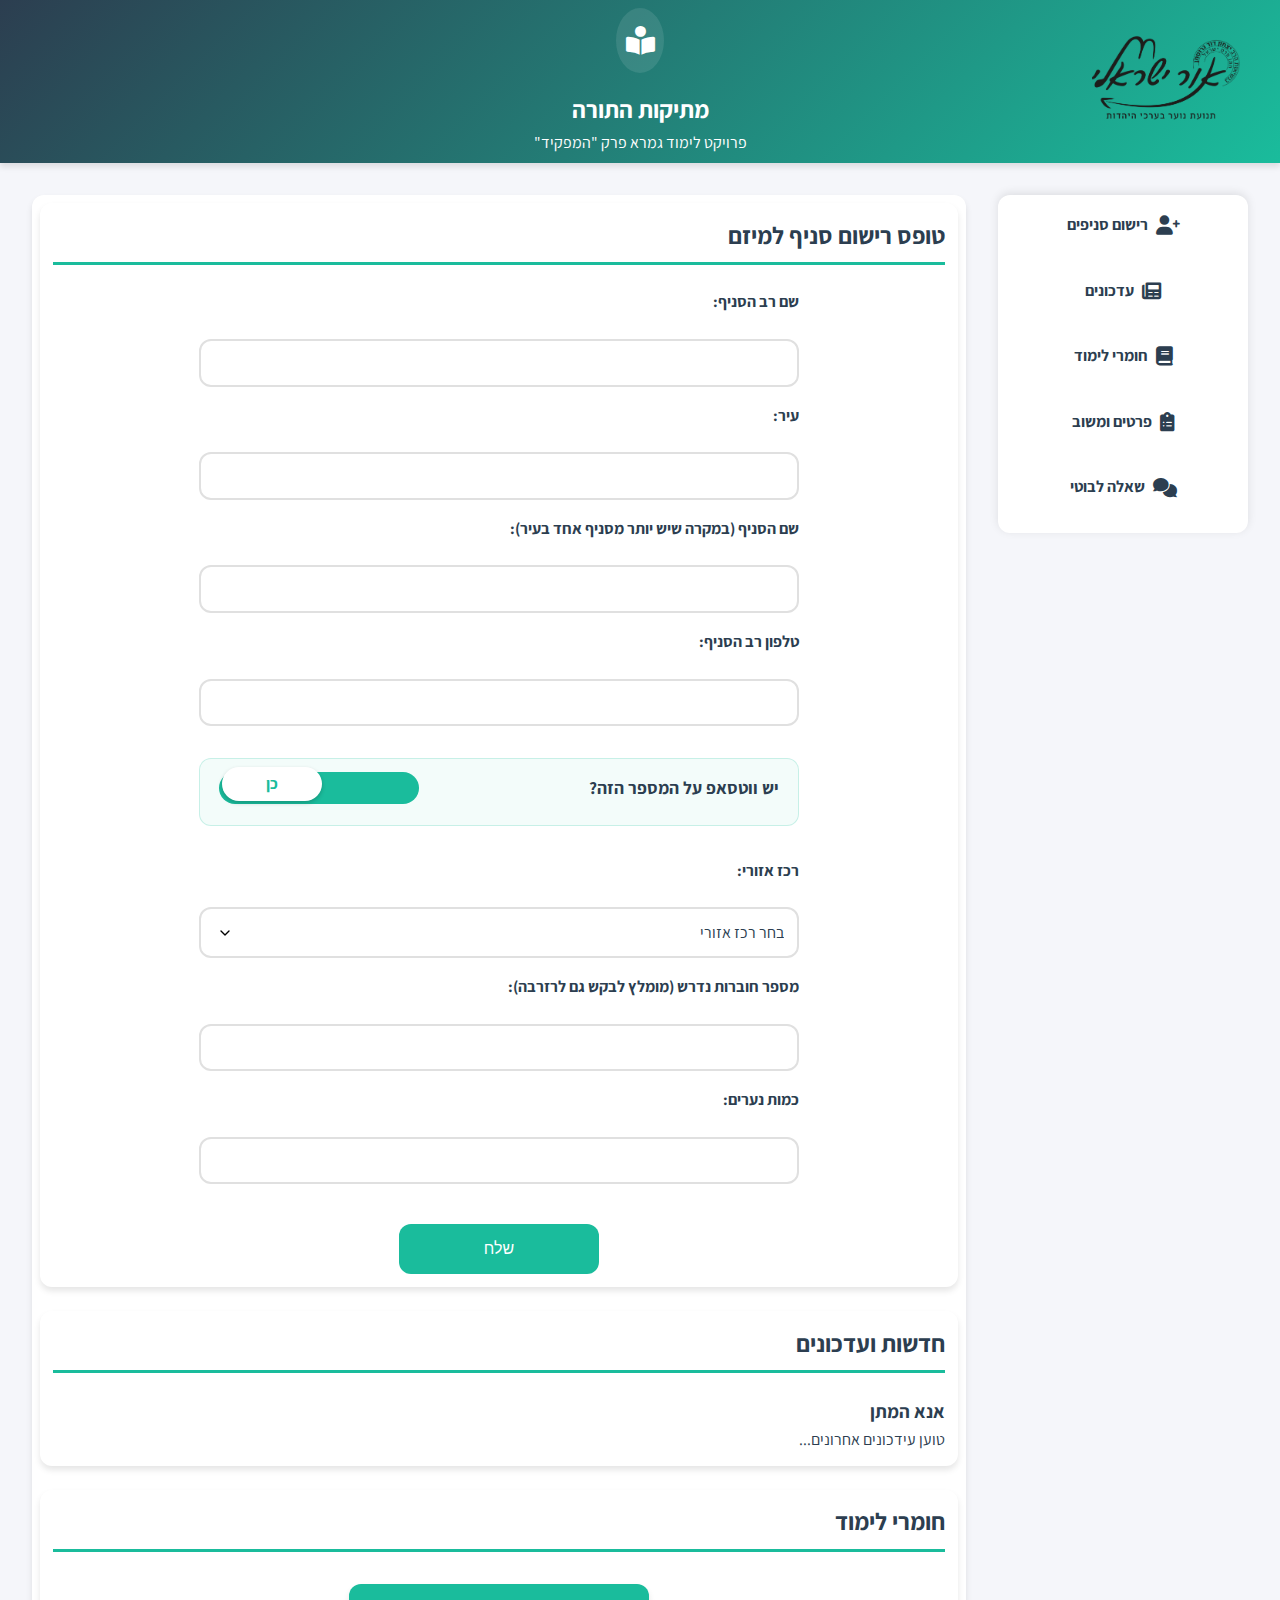
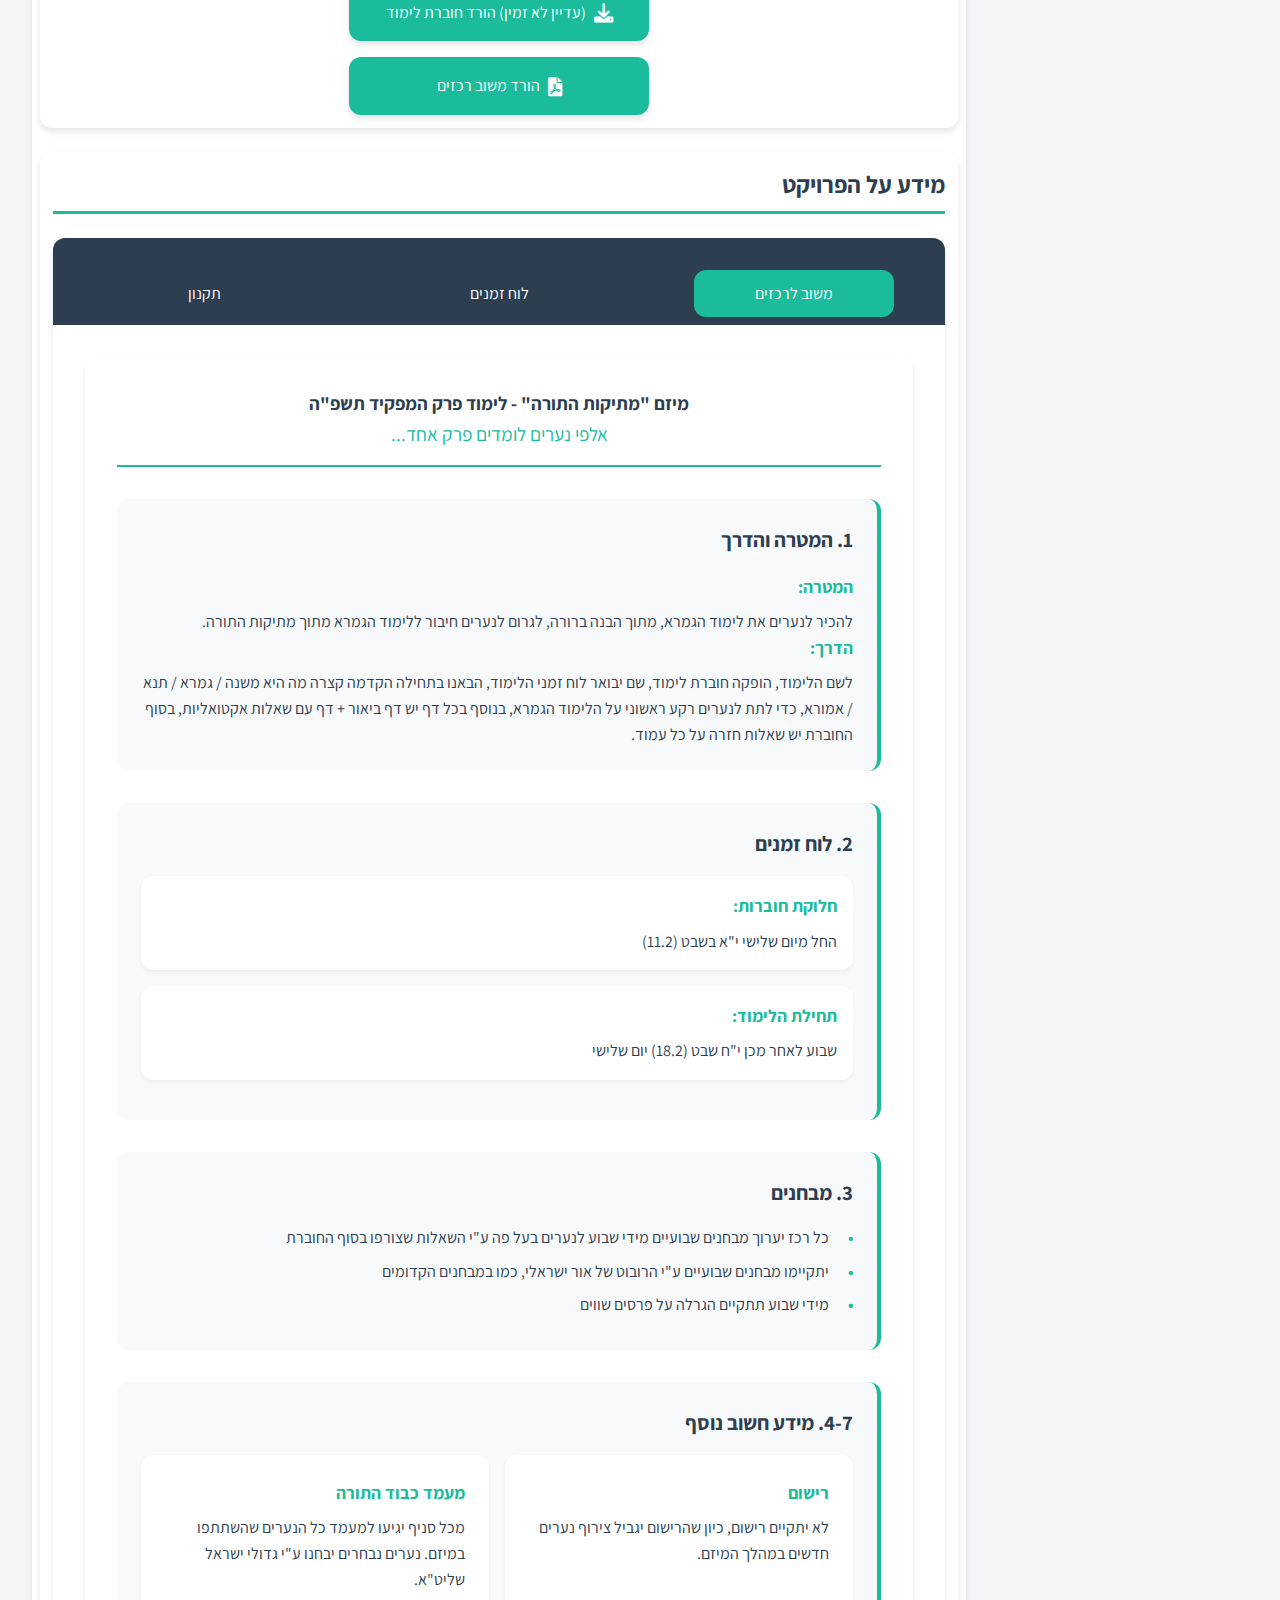
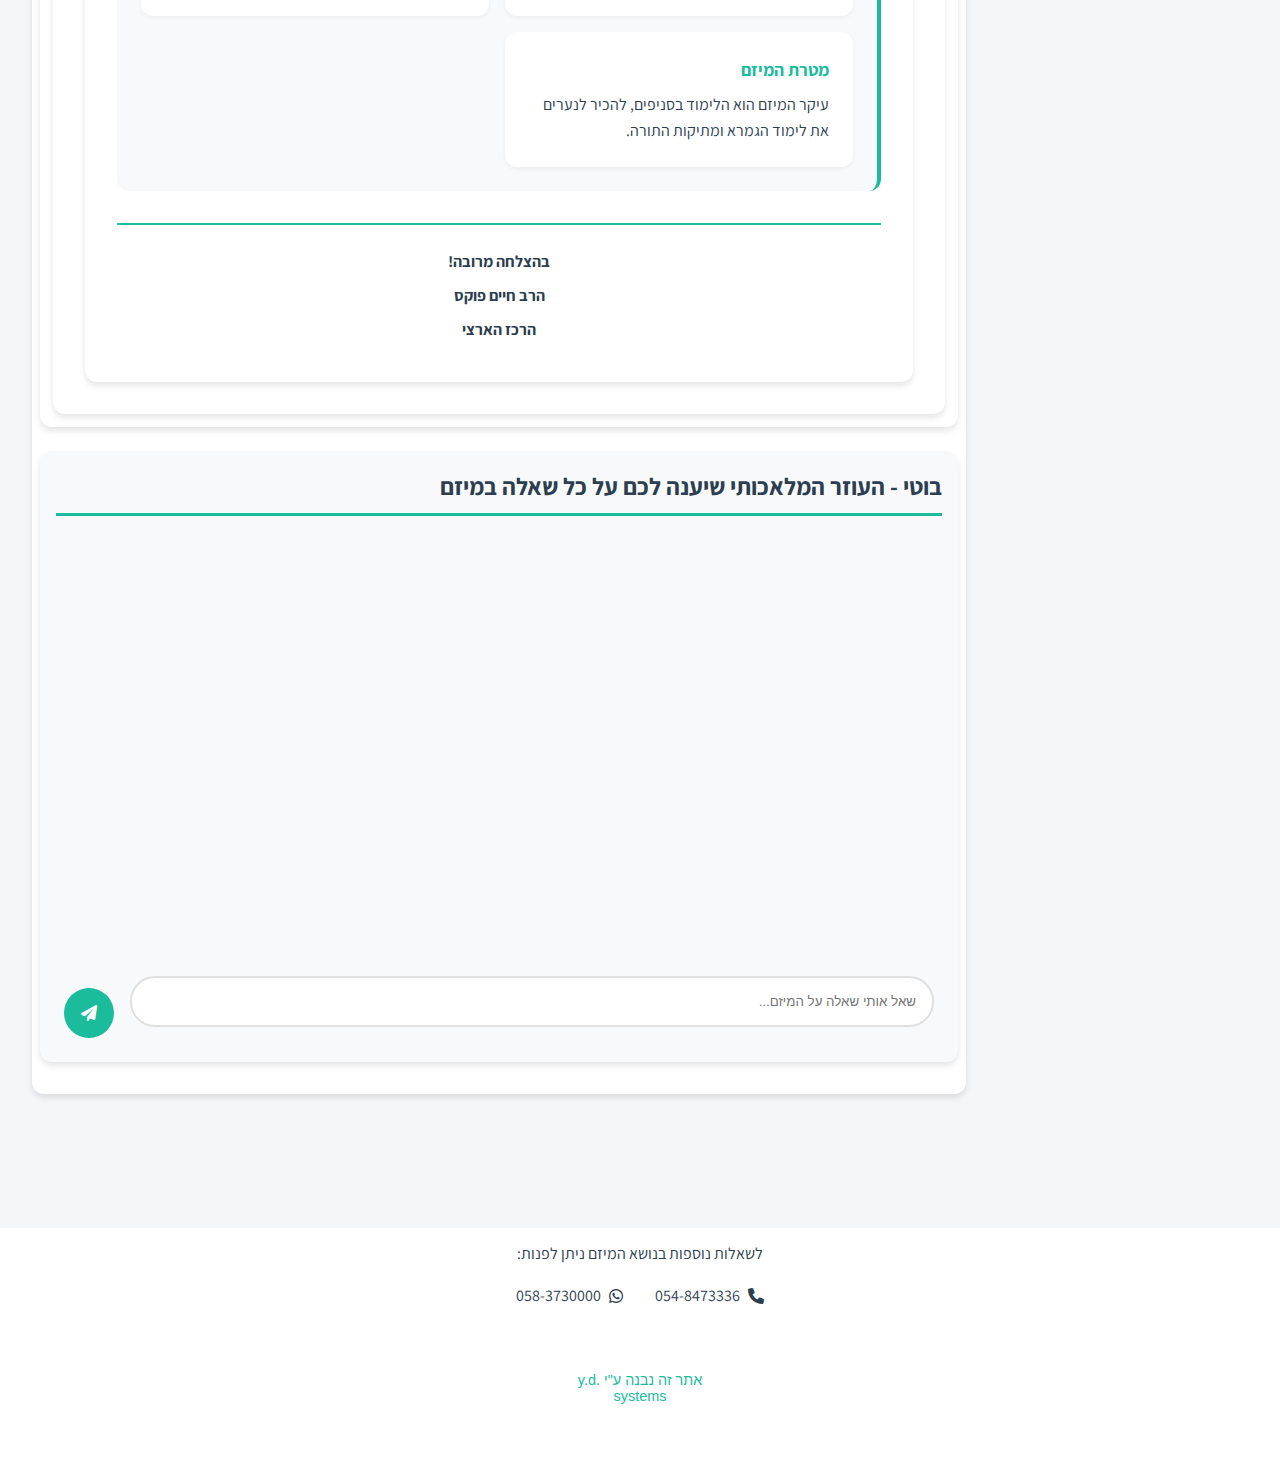
==== commit 013222dd: "add meta data" ====
--- a/index.html
+++ b/index.html
@@ -4,6 +4,17 @@
 <head>
     <meta charset="UTF-8">
     <meta name="viewport" content="width=device-width, initial-scale=1.0">
+    <meta name="description" content="מיזם מתיקות התורה - לימוד פרק המפקיד בבא מציעא. רשמו את סניפכם עוד עכשיו למיזם ותהנו מחוויית לימוד.">
+    <meta property="og:title" content="מתיקות התורה - אור ישראלי">
+    <meta property="og:description" content="מיזם לימוד משותף של פרק המפקיד - כל הפרטים אודות המיזם במקום אחד">
+    <meta property="og:image" content="./file/img/logo.png">
+    <meta property="og:url" content="https://metikut.onrender.com/">
+    <meta name="theme-color" content="#1abc9c">
+    
+    <!-- Favicon -->
+    <link rel="icon" type="image/png" href="./file/img/logo.png">
+    <link rel="apple-touch-icon" href="./file/img/logo.png">
+    
     <title>מתיקות התורה - אור ישראלי</title>
     <!-- Font Awesome -->
     <link rel="stylesheet" href="https://cdnjs.cloudflare.com/ajax/libs/font-awesome/6.0.0/css/all.min.css">
@@ -57,8 +68,21 @@
                         <label for="branchPhone">טלפון רב הסניף:</label>
                         <input type="tel" id="branchPhone" name="branchPhone" required>
 
-                        <label for="secondPhone">טלפון נוסף:</label>
-                        <input type="tel" id="secondPhone" name="secondPhone">
+                        <div class="checkbox-wrapper">
+                            <label for="hasWhatsapp">יש ווטסאפ על המספר הזה?</label>
+                            <div class="toggle-switch">
+                                <input type="checkbox" id="hasWhatsapp" name="hasWhatsapp" checked>
+                                <label for="hasWhatsapp" class="toggle-label">
+                                    <span class="toggle-yes">כן</span>
+                                    <span class="toggle-no">לא</span>
+                                </label>
+                            </div>
+                        </div>
+
+                        <div id="secondPhoneWrapper" style="display: none;">
+                            <label for="secondPhone">נא להזין מספר טלפון נוסף שזמין בסניף שמקבל ווטסאפ (יכול להיות גם של אחד הנערים) :</label>
+                            <input type="tel" id="secondPhone" name="secondPhone">
+                        </div>
 
                         <label for="areaManager">רכז אזורי:</label>
                         <select id="areaManager" name="areaManager" required>
@@ -324,6 +348,7 @@
         </div>
         <div class="credits">
             <button id="showCredits" class="credits-btn">אתר זה נבנה ע"י y.d. systems</button>
+            <p><br><br></p>
         </div>
     </footer>
 
--- a/style.css
+++ b/style.css
@@ -218,6 +218,10 @@
     border-color: var(--secondary-color);
     outline: none;
     box-shadow: 0 0 0 3px rgba(26, 188, 156, 0.1);
+}
+
+#hasWhatsapp {
+    width: 20px;
 }
 
 button {
@@ -1238,4 +1242,124 @@
     .special-item span {
         text-align: right;
     }
+}
+
+/* Checkbox Styles */
+.checkbox-wrapper {
+    display: flex;
+    align-items: center;
+    gap: 1rem;
+    margin: 1rem 0;
+    padding: 0.8rem 1.2rem;
+    background: rgba(26, 188, 156, 0.05);
+    border-radius: var(--border-radius);
+    border: 1px solid rgba(26, 188, 156, 0.2);
+    transition: var(--transition);
+    justify-content: space-between;
+}
+
+.checkbox-wrapper:hover {
+    background: rgba(26, 188, 156, 0.1);
+    border-color: var(--secondary-color);
+}
+
+/* Toggle Switch Styles */
+.toggle-switch {
+    position: relative;
+    width: 200px;
+    height: 40px;
+}
+
+.toggle-switch input {
+    opacity: 0;
+    width: 0;
+    height: 0;
+}
+
+.toggle-label {
+    position: absolute;
+    cursor: pointer;
+    top: 0;
+    left: 0;
+    right: 0;
+    bottom: 0;
+    background-color: #e0e0e0;
+    transition: .4s;
+    border-radius: 34px;
+    display: flex;
+    align-items: center;
+    justify-content: space-between;
+    padding: 5px 10px;
+}
+
+.toggle-yes {
+    color: transparent;
+}
+
+.toggle-label:before {
+    position: absolute;
+    content: "";
+    height: 34px;
+    width: 100px;
+    right: 3px;
+    bottom: 3px;
+    background-color: white;
+    transition: .4s;
+    border-radius: 34px;
+    box-shadow: 0 2px 4px rgba(0,0,0,0.2);
+    display: flex;
+    align-items: center;
+    justify-content: center;
+    font-size: 16px;
+    font-weight: bold;
+    color: #666;
+}
+
+.toggle-label:before {
+    content: "לא";
+}
+
+.toggle-switch input:checked + .toggle-label {
+    background-color: #1abc9c;
+}
+
+.toggle-switch input:checked + .toggle-label:before {
+    transform: translateX(-94px);
+    content: "כן";
+    color: #1abc9c;
+}
+
+.checkbox-wrapper label {
+    cursor: pointer;
+    margin: 0;
+    font-weight: 600;
+    color: var(--primary-color);
+    font-size: 1.1rem;
+}
+
+#secondPhoneWrapper {
+    margin-top: 1rem;
+    padding-top: 1rem;
+    padding: 1.2rem;
+    background: rgba(231, 76, 60, 0.05);
+    border-radius: var(--border-radius);
+    border: 1px dashed rgba(231, 76, 60, 0.3);
+    animation: fadeIn 0.3s ease;
+}
+
+#secondPhoneWrapper label {
+    color: var(--accent-color);
+    font-weight: 600;
+    margin-bottom: 0.8rem;
+}
+
+@keyframes fadeIn {
+    from {
+        opacity: 0;
+        transform: translateY(-10px);
+    }
+    to {
+        opacity: 1;
+        transform: translateY(0);
+    }
 } 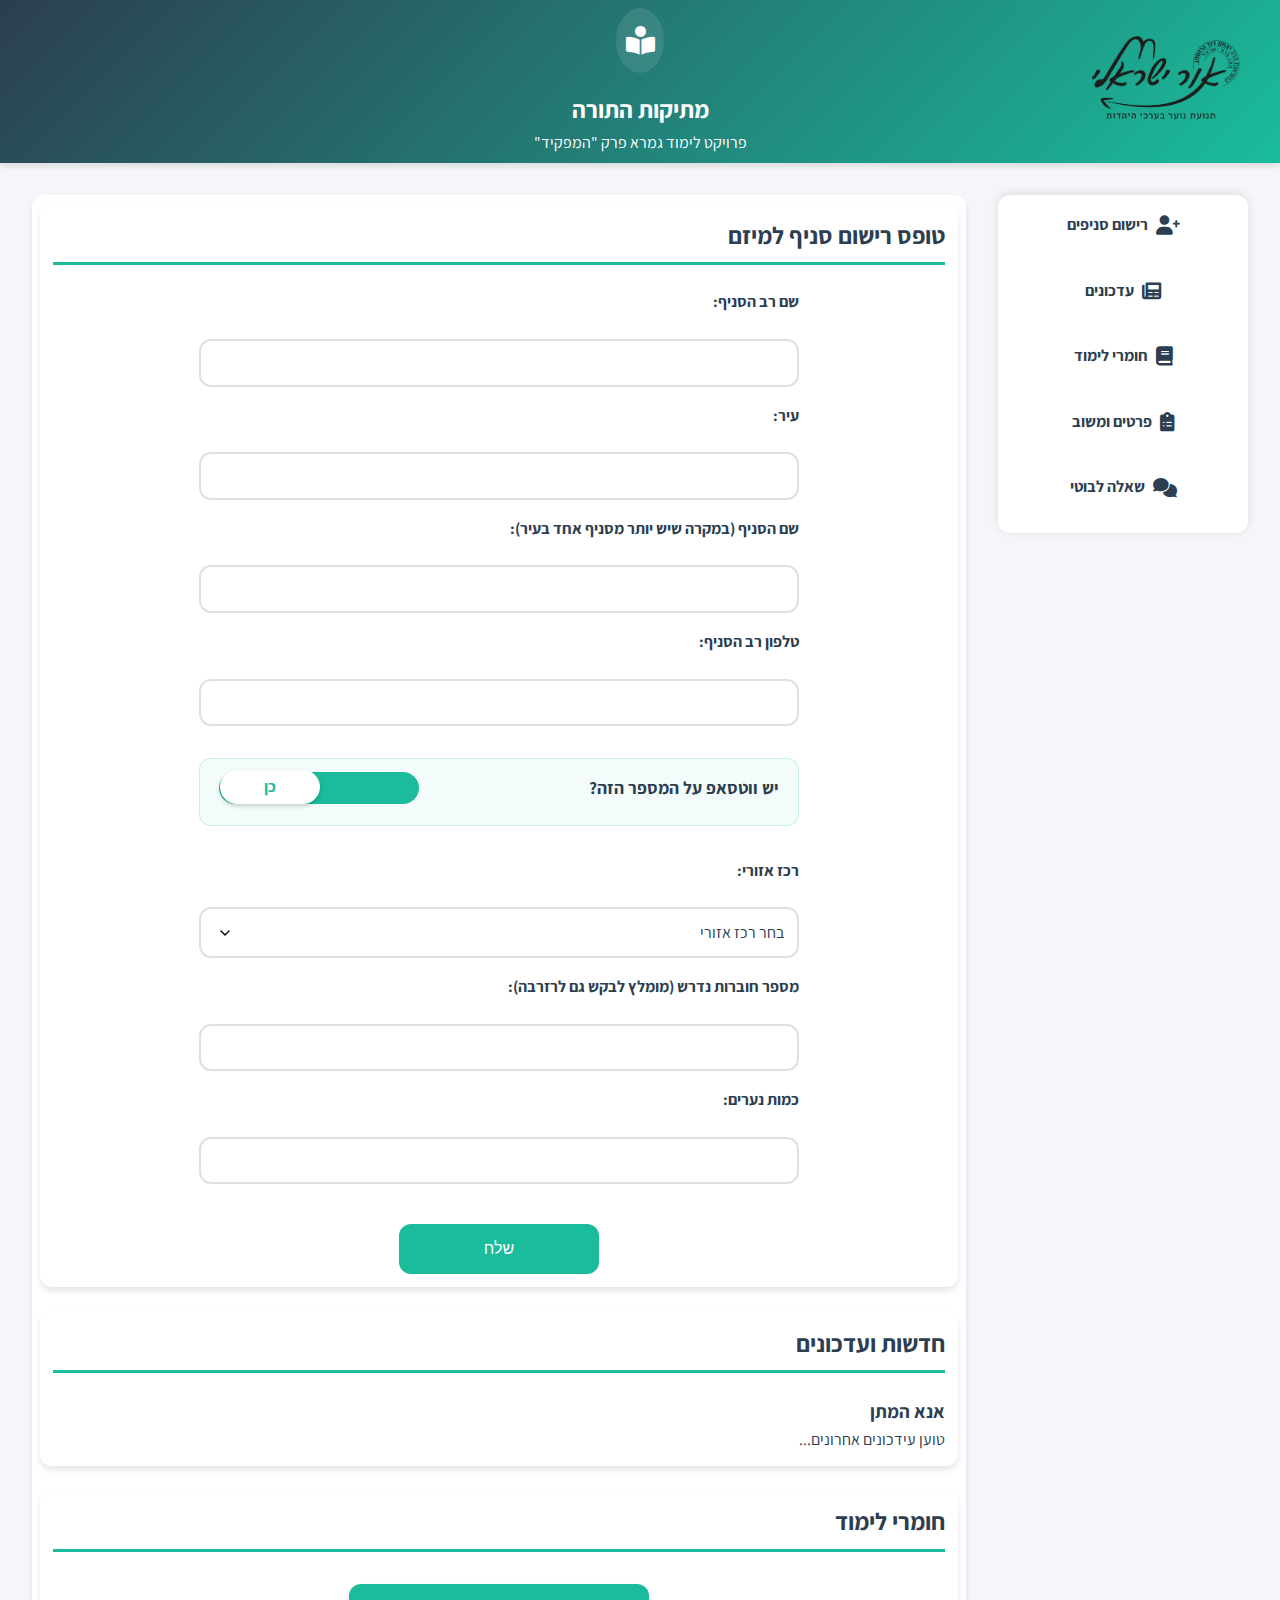
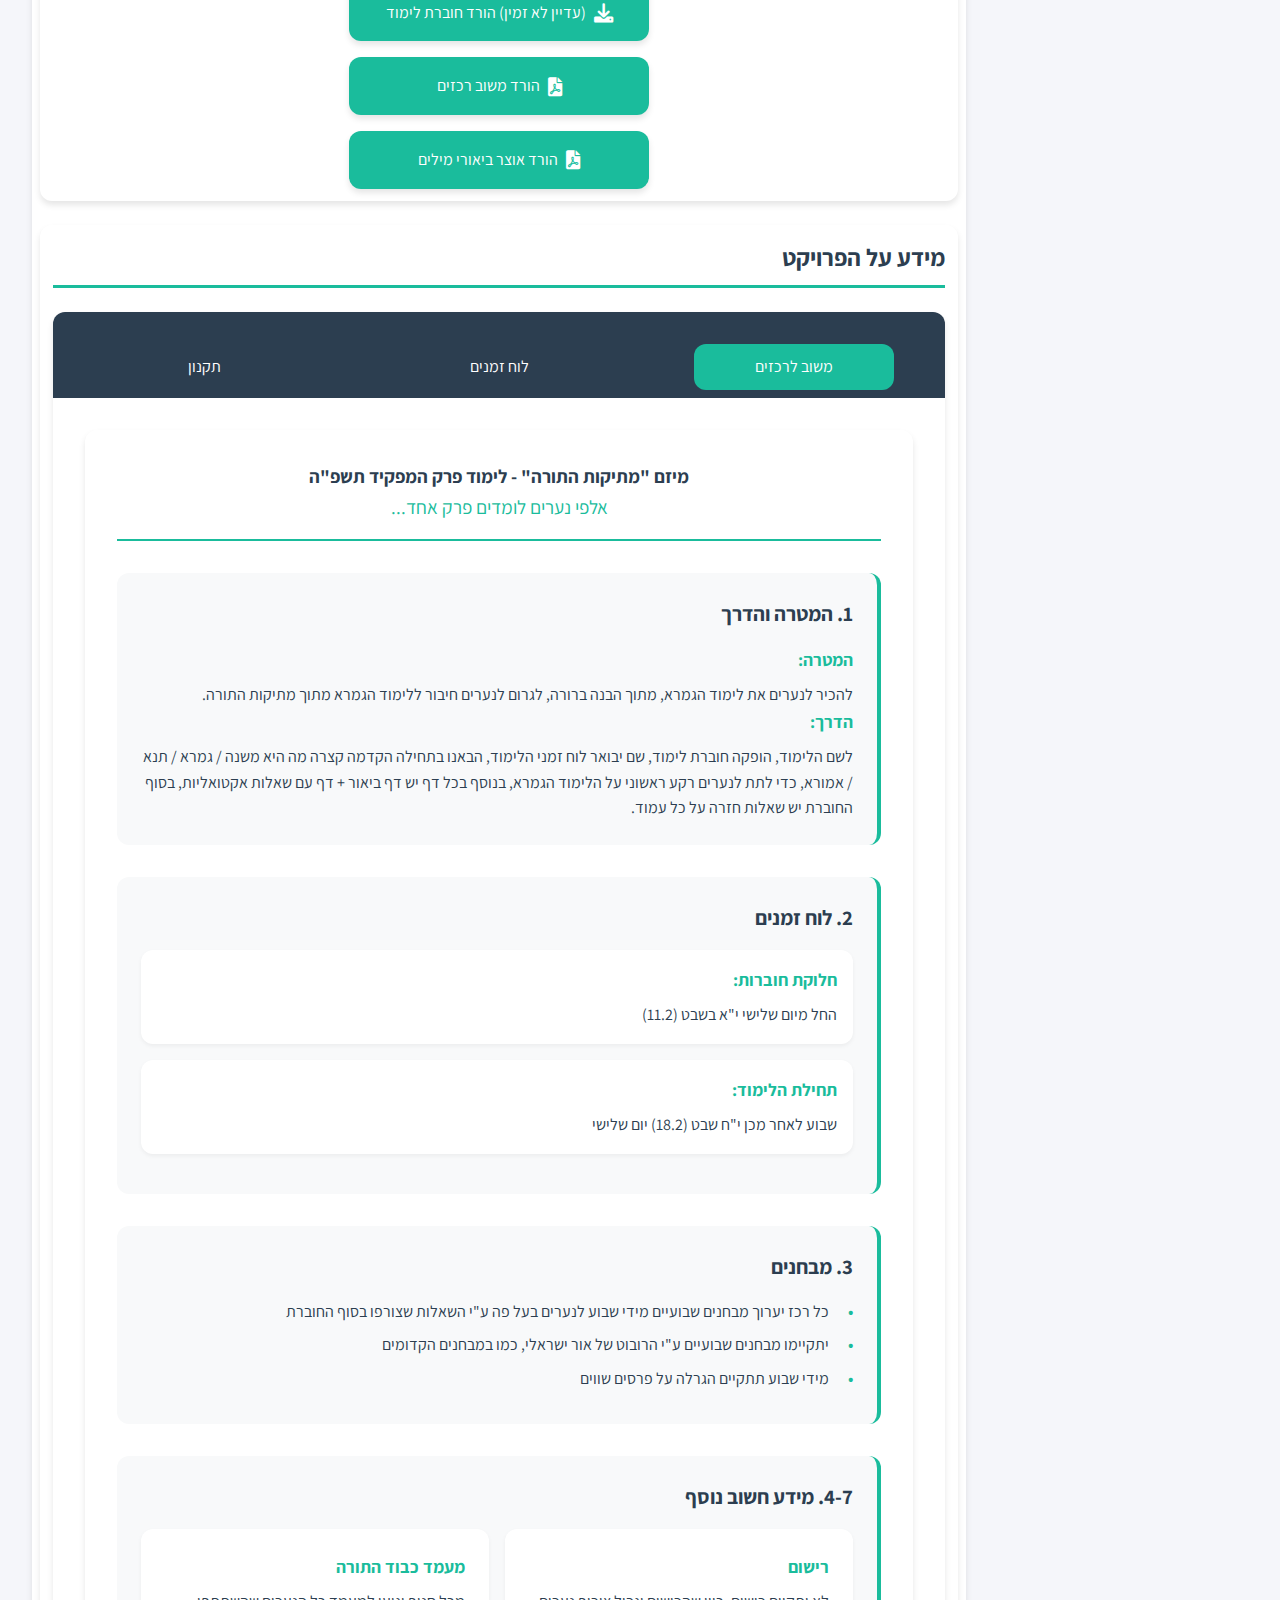
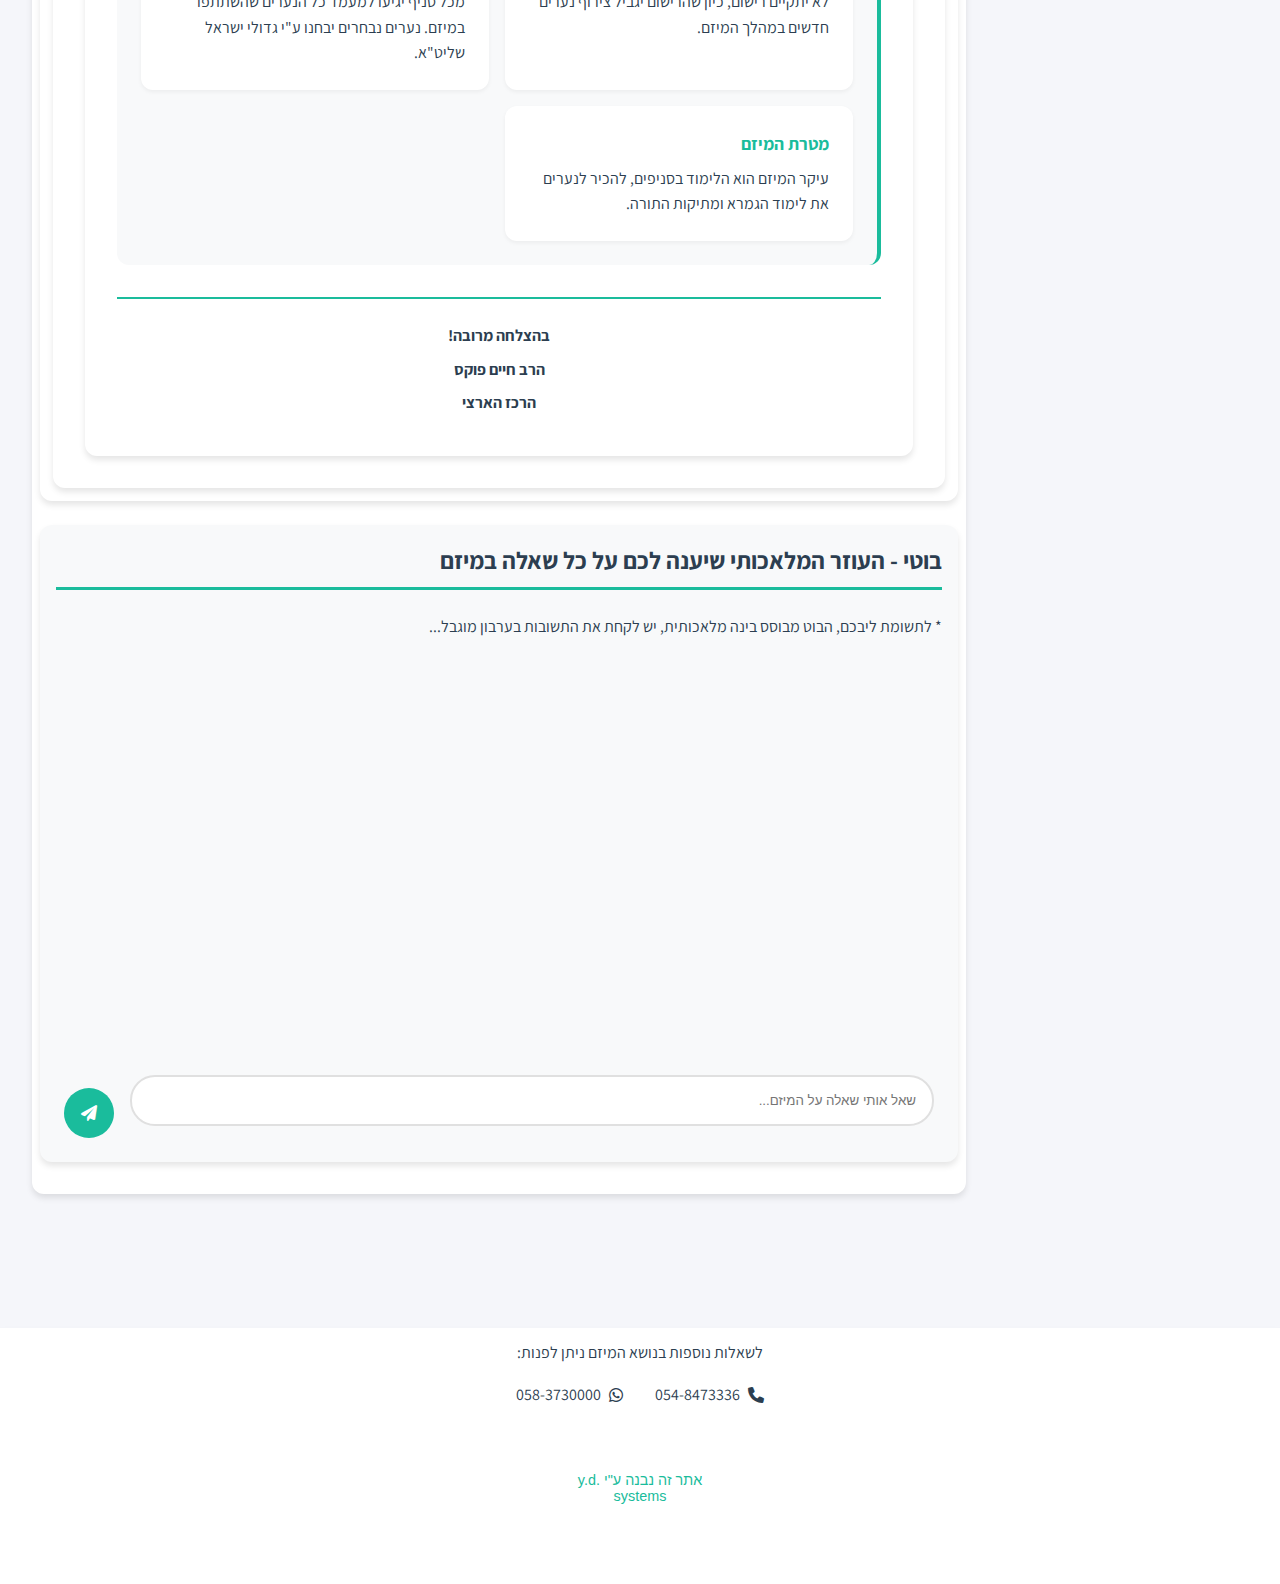
==== commit c303a775: "add milon hmafkid" ====
--- a/index.html
+++ b/index.html
@@ -126,6 +126,10 @@
                             <i class="fas fa-file-pdf"></i>
                             הורד משוב רכזים
                         </a>
+                        <a href="file/dock/milon_hamafkid.pdf" download class="download-button">
+                            <i class="fas fa-file-pdf"></i>
+                            הורד אוצר ביאורי מילים
+                        </a>
                     </div>
                 </section>
 
@@ -319,6 +323,7 @@
 
                 <section id="chat">
                     <h2>בוטי - העוזר המלאכותי שיענה לכם על כל שאלה במיזם</h2>
+                    <P>* לתשומת ליבכם, הבוט מבוסס בינה מלאכותית, יש לקחת את התשובות בערבון מוגבל...</P>
                     <div id="chat-window">
                         <!-- היסטוריית השיחה תופיע כאן -->
                     </div>
--- a/style.css
+++ b/style.css
@@ -431,6 +431,7 @@
     .header {
         padding: 0.5rem;
         flex-wrap: wrap;
+        flex-direction: column
     }
 
     .brand {
@@ -441,7 +442,7 @@
     }
 
     .brand-logo {
-        height: 50px;
+        height: 80px;
         width: auto;
     }
 
@@ -462,6 +463,8 @@
         font-size: 1.8rem;
         padding: 0.6rem;
         margin: 0;
+        display: none;
+    
     }
 
     .sidebar {
@@ -575,7 +578,7 @@
     }
 
     .container > * {
-        margin-bottom: 1rem;
+        margin-bottom: 0rem;
     }
 
     .footer {
@@ -1301,8 +1304,8 @@
     content: "";
     height: 34px;
     width: 100px;
-    right: 3px;
-    bottom: 3px;
+    right: 5px;
+    bottom: 0px;
     background-color: white;
     transition: .4s;
     border-radius: 34px;
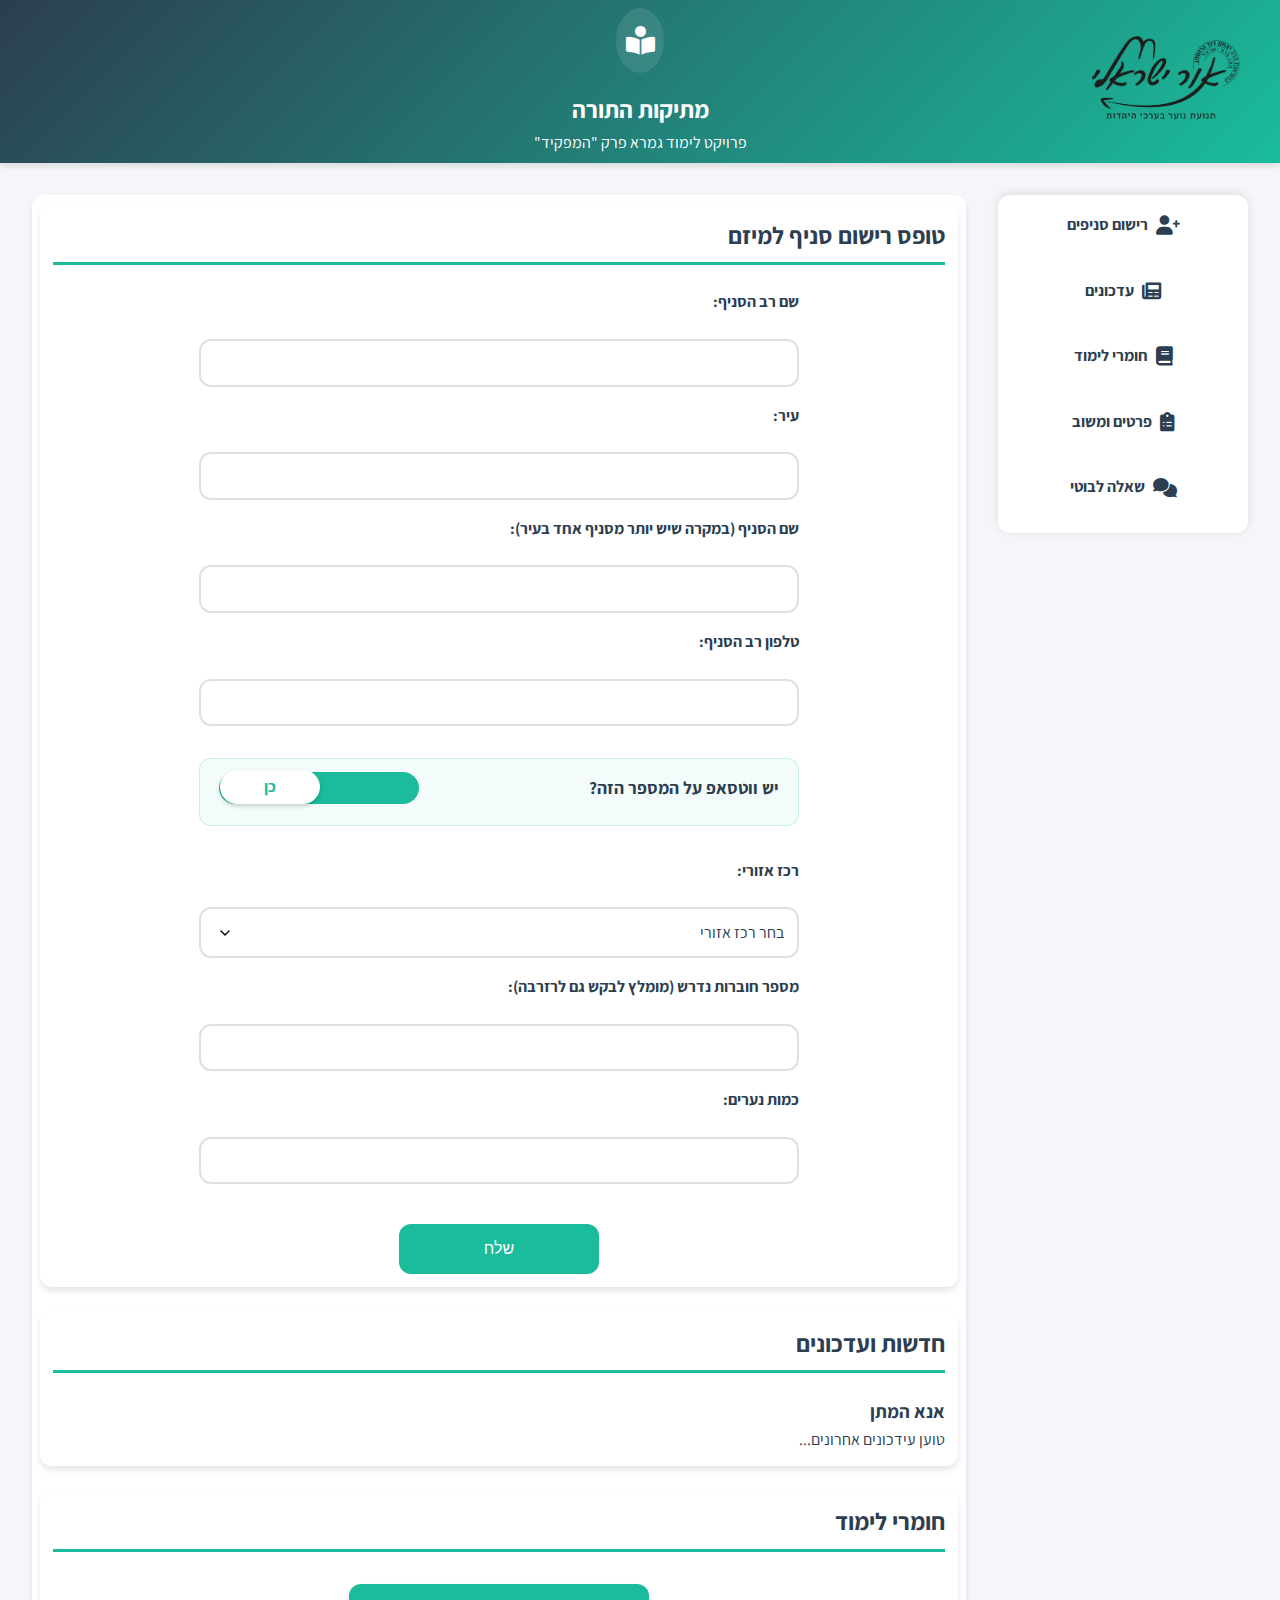
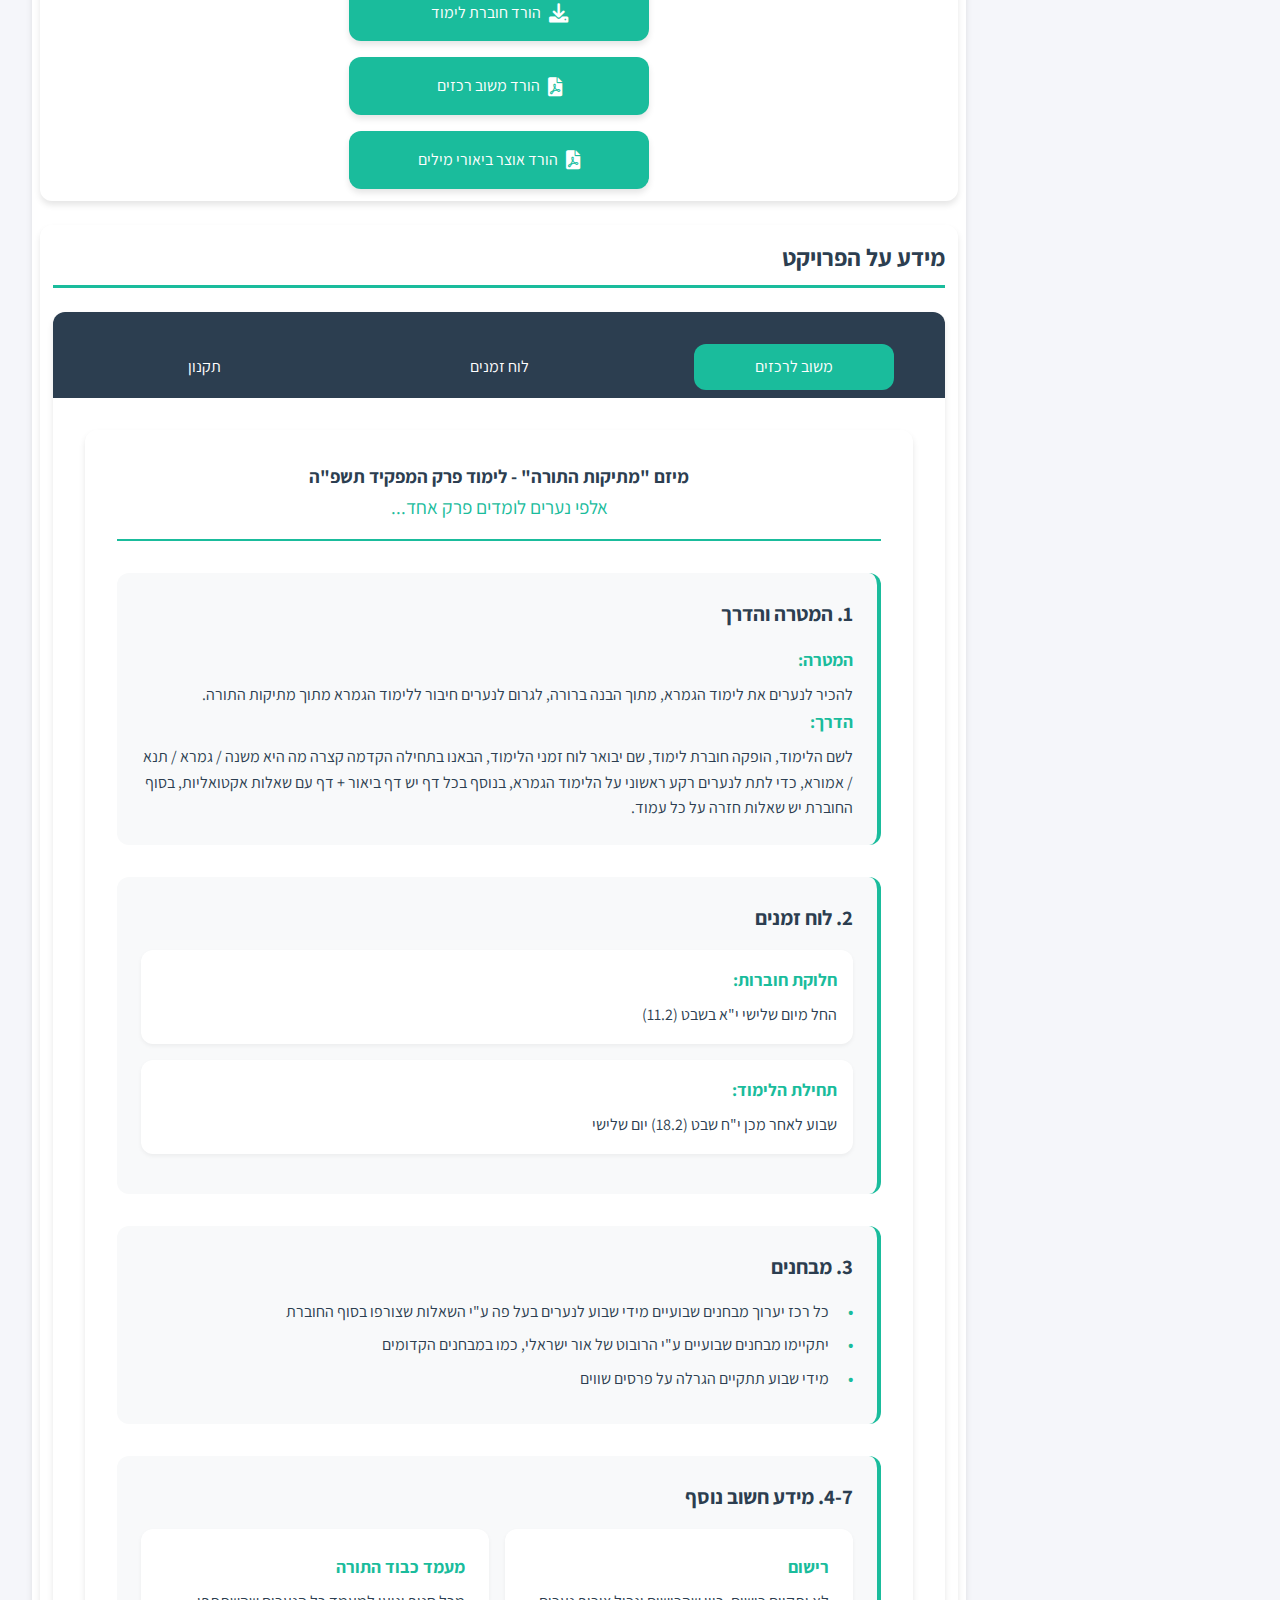
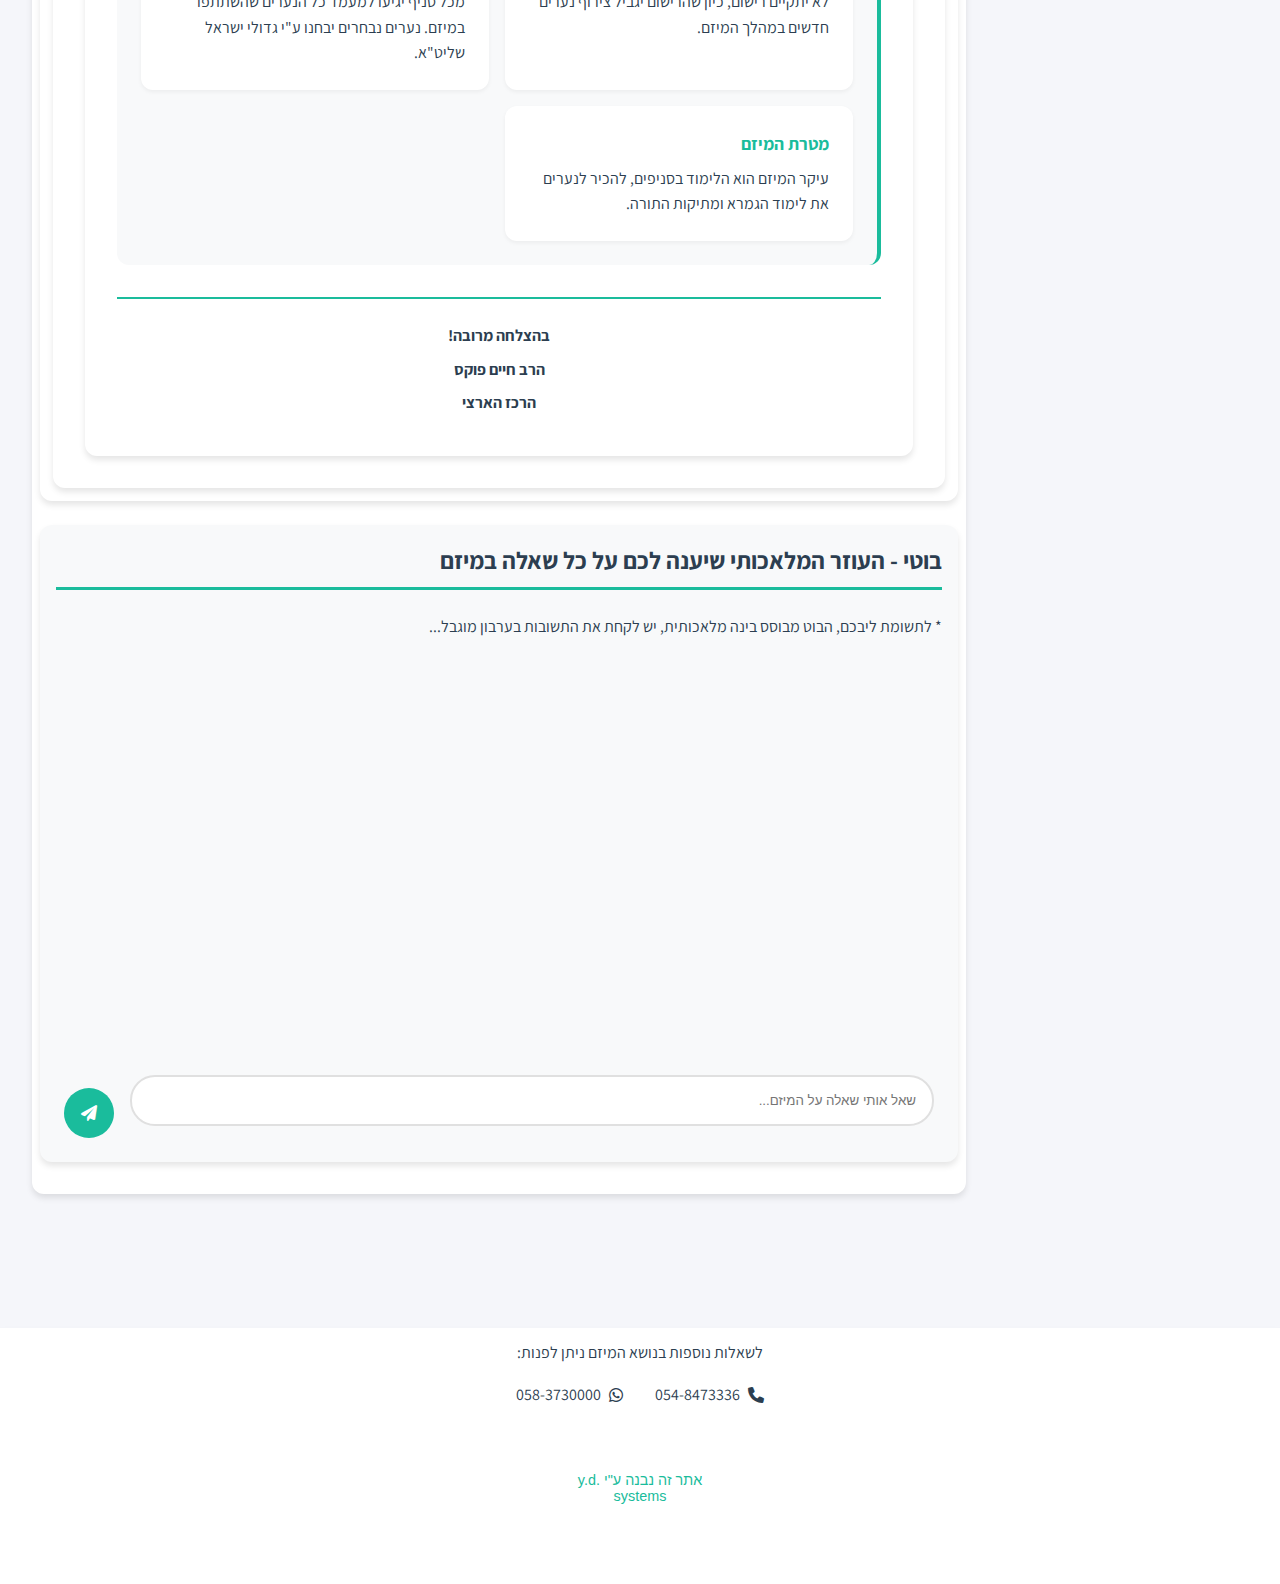
==== commit 9830b1a9: "add hoveret" ====
--- a/index.html
+++ b/index.html
@@ -9,7 +9,10 @@
     <meta property="og:description" content="מיזם לימוד משותף של פרק המפקיד - כל הפרטים אודות המיזם במקום אחד">
     <meta property="og:image" content="./file/img/logo.png">
     <meta property="og:url" content="https://metikut.onrender.com/">
-    <meta name="theme-color" content="#1abc9c">
+    <meta name="theme-color" content="#1abc9c" media="(prefers-color-scheme: light)">
+    <meta name="theme-color" content="#1abc9c" media="(prefers-color-scheme: dark)">
+    <meta name="msapplication-navbutton-color" content="#1abc9c">
+    <meta name="apple-mobile-web-app-status-bar-style" content="#1abc9c">
     
     <!-- Favicon -->
     <link rel="icon" type="image/png" href="./file/img/logo.png">
@@ -117,10 +120,9 @@
                 <section id="materials">
                     <h2>חומרי לימוד</h2>
                     <div class="download-buttons">
-                        <a href="#materials"  class="download-button">
-                        <!-- <a href="file/dock/hoveret.pdf" download class="download-button"> -->
+                        <a href="file/dock/hoveret_metikut_hatora.pdf"  class="download-button">
                             <i class="fas fa-download"></i>
-                            (עדיין לא זמין) הורד חוברת לימוד
+                            הורד חוברת לימוד
                         </a>
                         <a href="file/dock/mashov.pdf" download class="download-button">
                             <i class="fas fa-file-pdf"></i>
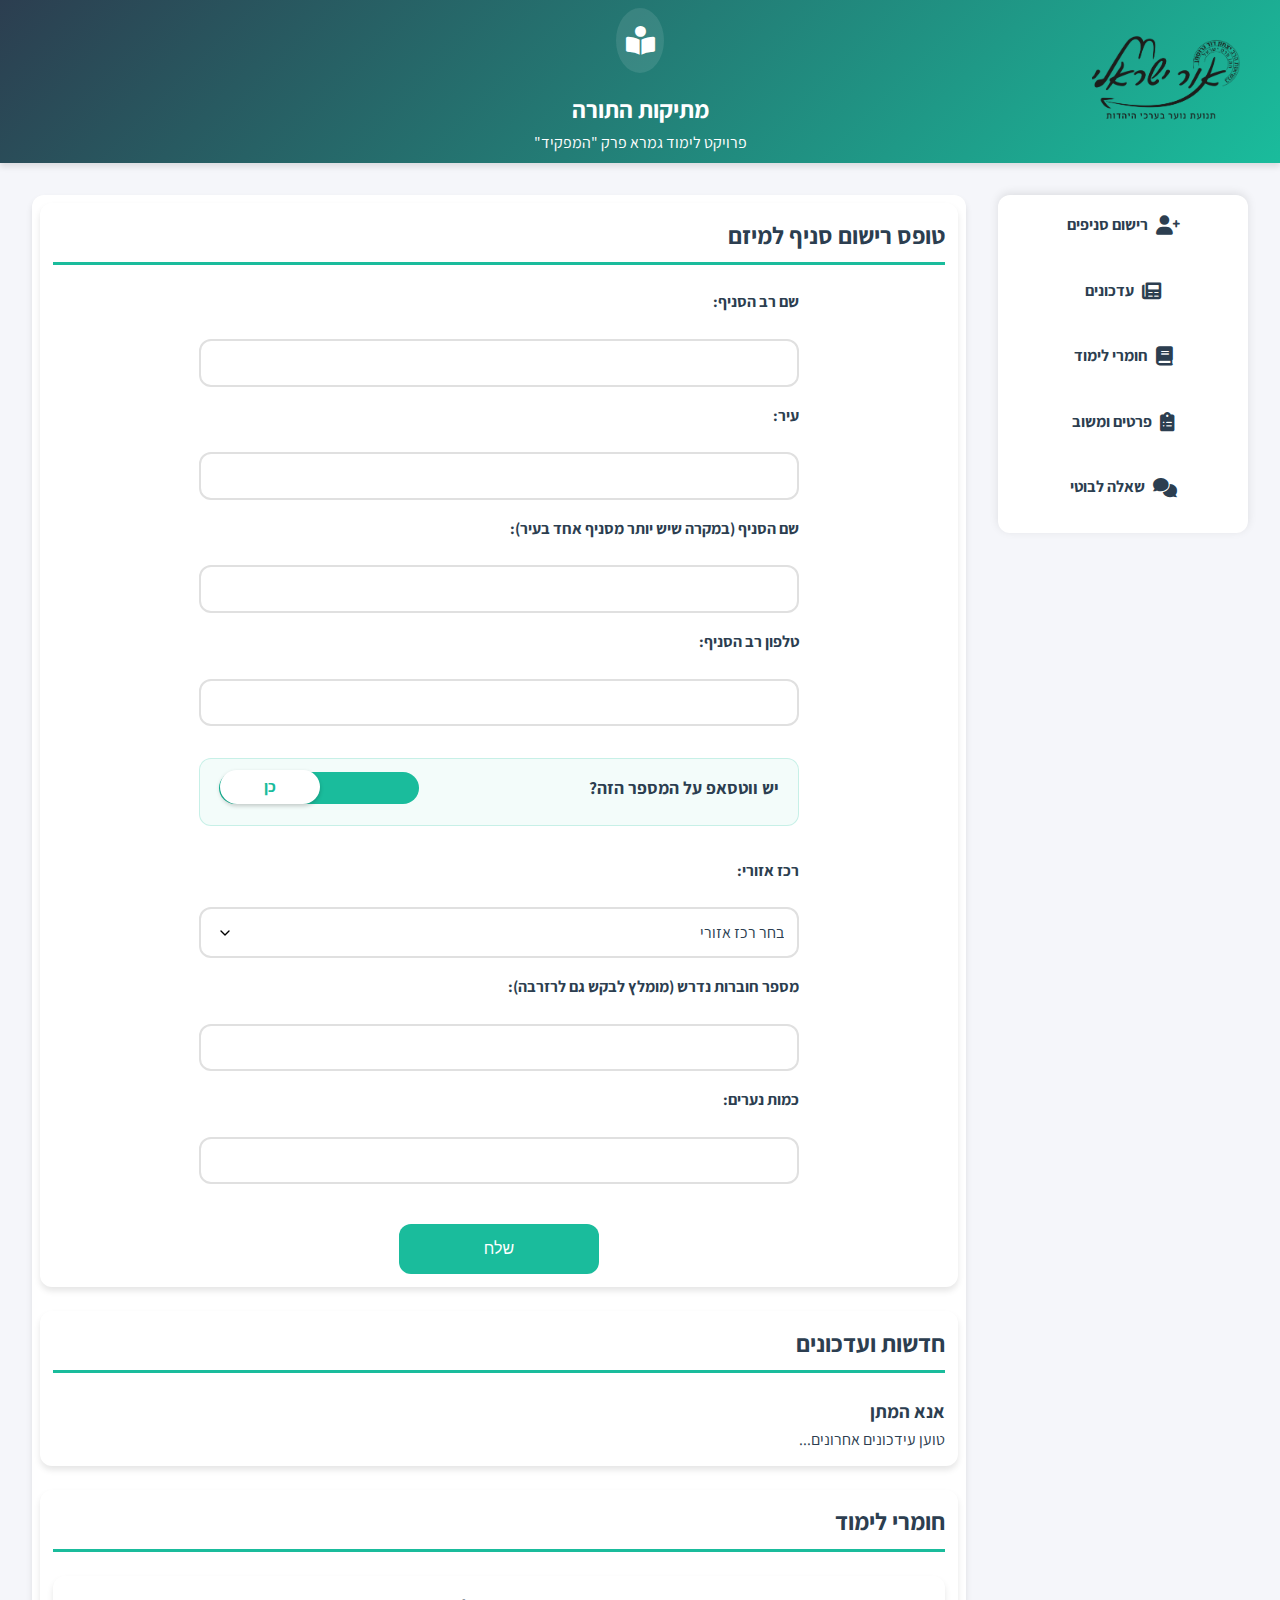
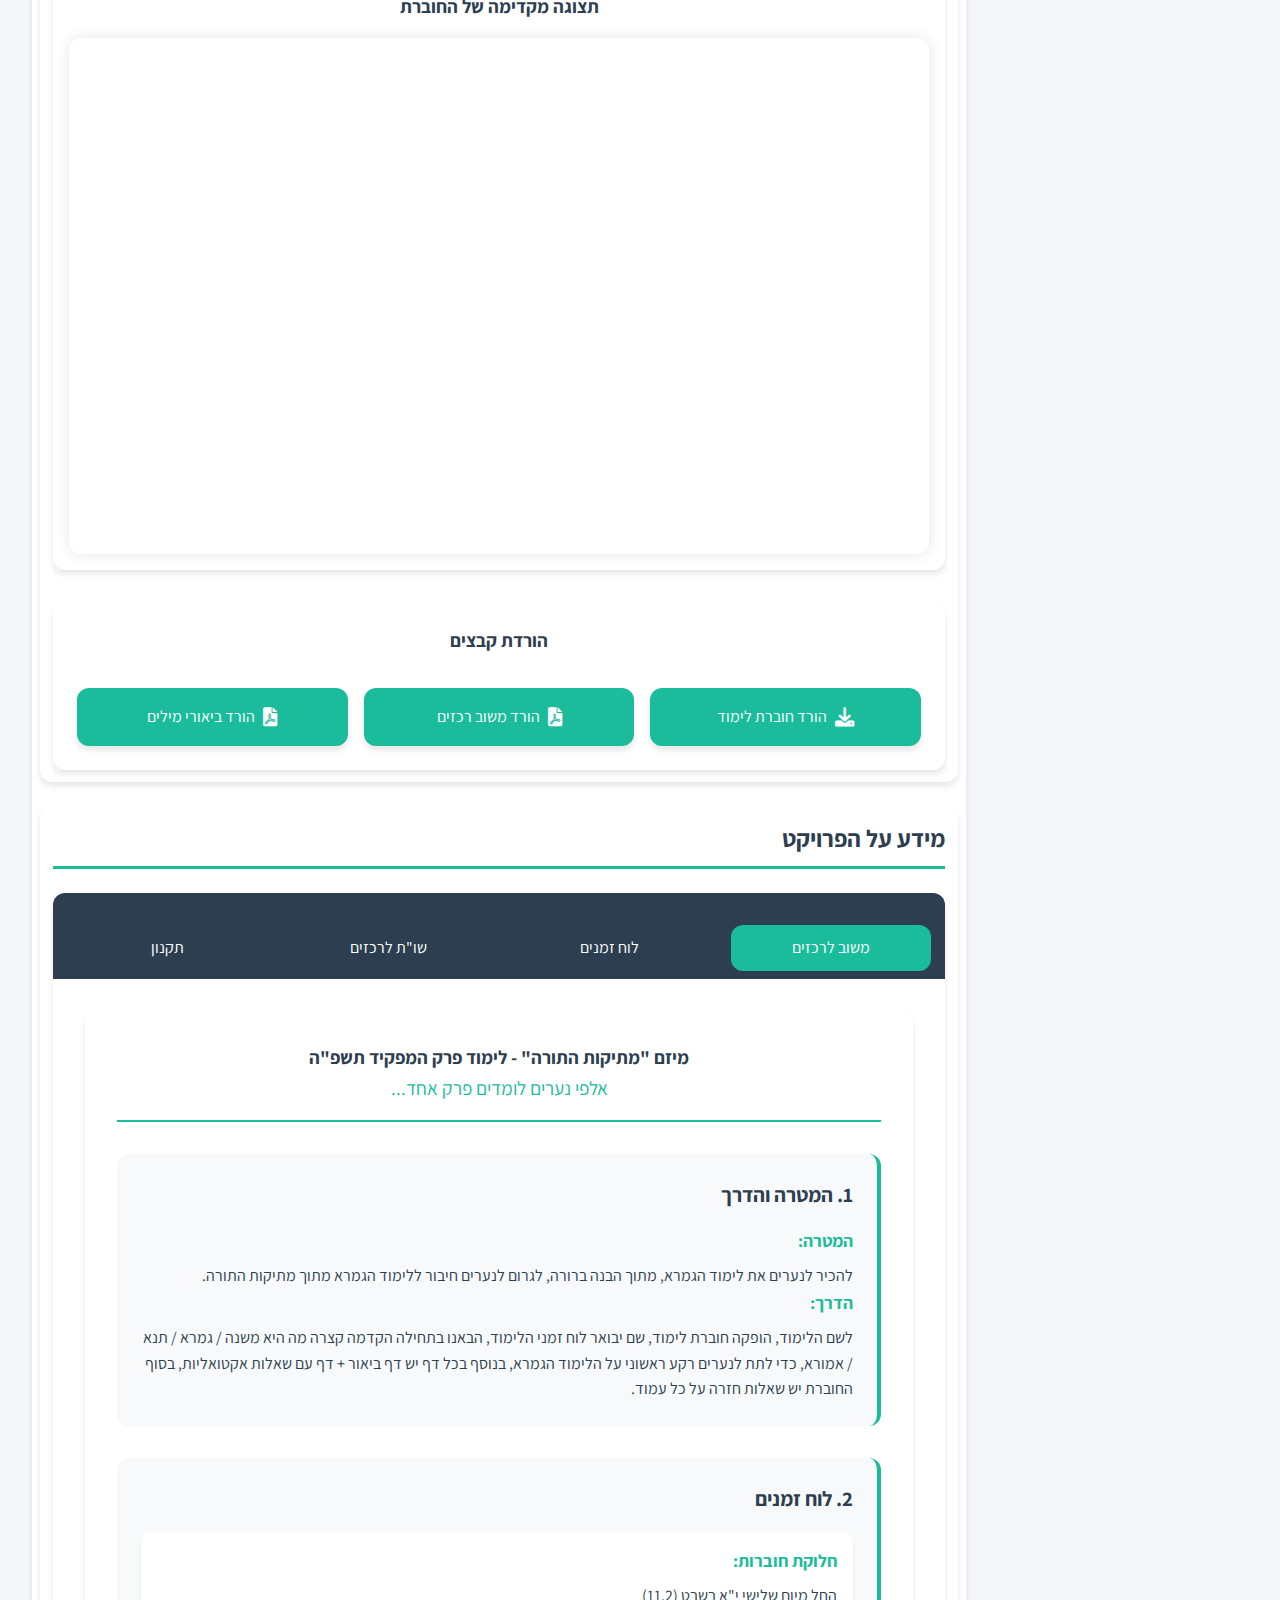
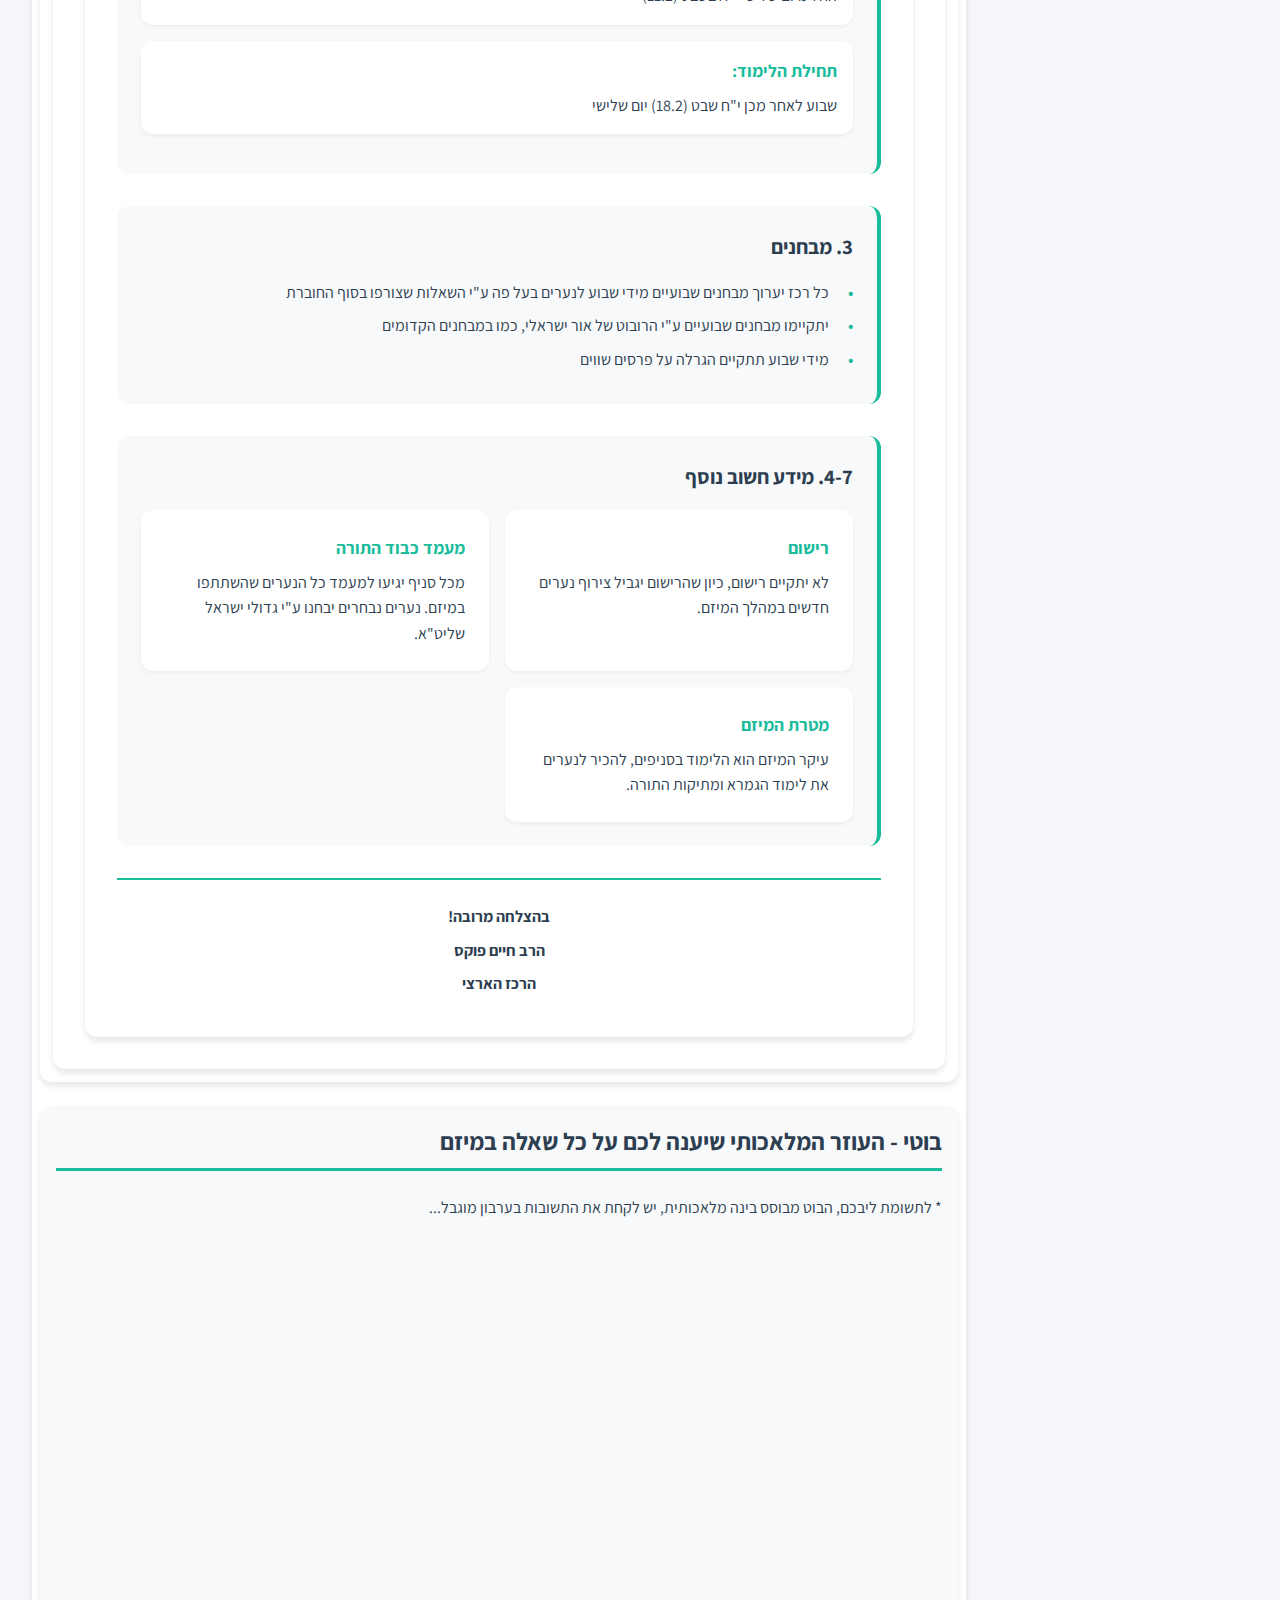
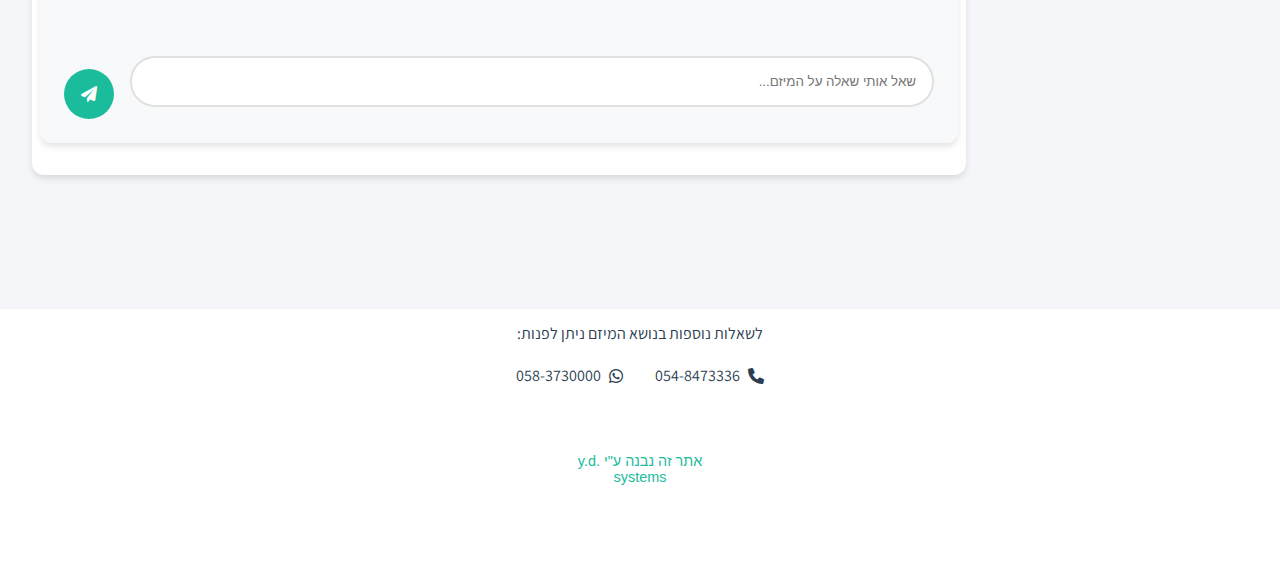
==== commit 08cccd11: "add shut" ====
--- a/index.html
+++ b/index.html
@@ -4,7 +4,8 @@
 <head>
     <meta charset="UTF-8">
     <meta name="viewport" content="width=device-width, initial-scale=1.0">
-    <meta name="description" content="מיזם מתיקות התורה - לימוד פרק המפקיד בבא מציעא. רשמו את סניפכם עוד עכשיו למיזם ותהנו מחוויית לימוד.">
+    <meta name="description"
+        content="מיזם מתיקות התורה - לימוד פרק המפקיד בבא מציעא. רשמו את סניפכם עוד עכשיו למיזם ותהנו מחוויית לימוד.">
     <meta property="og:title" content="מתיקות התורה - אור ישראלי">
     <meta property="og:description" content="מיזם לימוד משותף של פרק המפקיד - כל הפרטים אודות המיזם במקום אחד">
     <meta property="og:image" content="./file/img/logo.png">
@@ -13,11 +14,9 @@
     <meta name="theme-color" content="#1abc9c" media="(prefers-color-scheme: dark)">
     <meta name="msapplication-navbutton-color" content="#1abc9c">
     <meta name="apple-mobile-web-app-status-bar-style" content="#1abc9c">
-    
+
     <!-- Favicon -->
-    <link rel="icon" type="image/png" href="./file/img/logo.png">
-    <link rel="apple-touch-icon" href="./file/img/logo.png">
-    
+
     <title>מתיקות התורה - אור ישראלי</title>
     <!-- Font Awesome -->
     <link rel="stylesheet" href="https://cdnjs.cloudflare.com/ajax/libs/font-awesome/6.0.0/css/all.min.css">
@@ -39,8 +38,9 @@
                     <i class="fas fa-book-reader"></i>
                 </div>
                 <div>
-                <h1>מתיקות התורה</h1>
-                <p>פרויקט לימוד גמרא פרק "המפקיד"</p></div>
+                    <h1>מתיקות התורה</h1>
+                    <p>פרויקט לימוד גמרא פרק "המפקיד"</p>
+                </div>
             </div>
         </header>
 
@@ -53,7 +53,7 @@
                     <li><a href="#feedback"><i class="fas fa-clipboard-list"></i> פרטים ומשוב</a></li>
                     <li><a href="#chat"><i class="fas fa-comments"></i> שאלה לבוטי</a></li>
                 </ul>
-            </nav>  
+            </nav>
             <main class="main-content">
                 <section id="registration">
                     <h2>טופס רישום סניף למיזם</h2>
@@ -65,7 +65,7 @@
                         <input type="text" id="city" name="city" required>
 
                         <label for="branchName">שם הסניף (במקרה שיש יותר מסניף אחד בעיר):</label>
-                        <input type="text" id="branchName" name="branchName" >
+                        <input type="text" id="branchName" name="branchName">
 
 
                         <label for="branchPhone">טלפון רב הסניף:</label>
@@ -83,7 +83,8 @@
                         </div>
 
                         <div id="secondPhoneWrapper" style="display: none;">
-                            <label for="secondPhone">נא להזין מספר טלפון נוסף שזמין בסניף שמקבל ווטסאפ (יכול להיות גם של אחד הנערים) :</label>
+                            <label for="secondPhone">נא להזין מספר טלפון נוסף שזמין בסניף שמקבל ווטסאפ (יכול להיות גם של
+                                אחד הנערים) :</label>
                             <input type="tel" id="secondPhone" name="secondPhone">
                         </div>
 
@@ -101,7 +102,7 @@
                         <input type="number" id="requiredBooklets" name="requiredBooklets" required>
 
                         <label for="numberOfAdolescents">כמות נערים:</label>
-                        <input type="number" id="numberOfAdolescents" name="numberOfAdolescents" >
+                        <input type="number" id="numberOfAdolescents" name="numberOfAdolescents">
 
                         <button type="submit">שלח</button>
                     </form>
@@ -112,26 +113,43 @@
                     <h2>חדשות ועדכונים</h2>
                     <div id="news-banner">
                         <!-- דוגמה לעדכונים/חדשות -->
-                         <h3>אנא המתן</h3>
+                        <h3>אנא המתן</h3>
                         <p>טוען עידכונים אחרונים...</p>
                     </div>
                 </section>
 
                 <section id="materials">
                     <h2>חומרי לימוד</h2>
-                    <div class="download-buttons">
-                        <a href="file/dock/hoveret_metikut_hatora.pdf"  class="download-button">
-                            <i class="fas fa-download"></i>
-                            הורד חוברת לימוד
-                        </a>
-                        <a href="file/dock/mashov.pdf" download class="download-button">
-                            <i class="fas fa-file-pdf"></i>
-                            הורד משוב רכזים
-                        </a>
-                        <a href="file/dock/milon_hamafkid.pdf" download class="download-button">
-                            <i class="fas fa-file-pdf"></i>
-                            הורד אוצר ביאורי מילים
-                        </a>
+                    <div class="materials-container">
+                        <div class="preview-container">
+                            <h3>תצוגה מקדימה של החוברת</h3>
+                            <div class="book-preview">
+                                <div style="position:relative;padding-top:max(60%,324px);width:100%;height:0;">
+                                    <iframe style="position:absolute;border:none;width:100%;height:100%;left:0;top:0;"
+                                        src="https://online.fliphtml5.com/xaarn/yjiv/" seamless="seamless"
+                                        scrolling="no" frameborder="0" allowtransparency="true" allowfullscreen="true">
+                                    </iframe>
+                                </div>
+                            </div>
+                        </div>
+
+                        <div class="download-section">
+                            <h3>הורדת קבצים</h3>
+                            <div class="download-buttons">
+                                <a href="file/dock/hoveret_metikut_hatora.pdf" class="download-button">
+                                    <i class="fas fa-download"></i>
+                                    הורד חוברת לימוד
+                                </a>
+                                <a href="file/dock/mashov.pdf" download class="download-button">
+                                    <i class="fas fa-file-pdf"></i>
+                                    הורד משוב רכזים
+                                </a>
+                                <a href="file/dock/milon_hamafkid.pdf" download class="download-button">
+                                    <i class="fas fa-file-pdf"></i>
+                                    הורד ביאורי מילים
+                                </a>
+                            </div>
+                        </div>
                     </div>
                 </section>
 
@@ -141,28 +159,33 @@
                         <div class="tabs">
                             <button class="tab-button active" data-tab="feedback">משוב לרכזים</button>
                             <button class="tab-button" data-tab="schedule">לוח זמנים</button>
+                            <button class="tab-button" data-tab="faq">שו"ת לרכזים</button>
                             <button class="tab-button" data-tab="rules">תקנון</button>
                         </div>
-                        
+
                         <div class="tab-content active" id="feedback-tab">
                             <div class="feedback-container">
                                 <div class="feedback-header">
                                     <h3>מיזם "מתיקות התורה" - לימוד פרק המפקיד תשפ"ה</h3>
                                     <p class="subtitle">אלפי נערים לומדים פרק אחד...</p>
                                 </div>
-                                
+
                                 <div class="feedback-section">
                                     <h4>1. המטרה והדרך</h4>
                                     <div class="goal">
                                         <h5>המטרה:</h5>
-                                        <p>להכיר לנערים את לימוד הגמרא, מתוך הבנה ברורה, לגרום לנערים חיבור ללימוד הגמרא מתוך מתיקות התורה.</p>
+                                        <p>להכיר לנערים את לימוד הגמרא, מתוך הבנה ברורה, לגרום לנערים חיבור ללימוד הגמרא
+                                            מתוך מתיקות התורה.</p>
                                     </div>
                                     <div class="method">
                                         <h5>הדרך:</h5>
-                                        <p>לשם הלימוד, הופקה חוברת לימוד, שם יבואר לוח זמני הלימוד, הבאנו בתחילה הקדמה קצרה מה היא משנה / גמרא / תנא / אמורא, כדי לתת לנערים רקע ראשוני על הלימוד הגמרא, בנוסף בכל דף יש דף ביאור + דף עם שאלות אקטואליות, בסוף החוברת יש שאלות חזרה על כל עמוד.</p>
-                                    </div>
-                                </div>
-                                
+                                        <p>לשם הלימוד, הופקה חוברת לימוד, שם יבואר לוח זמני הלימוד, הבאנו בתחילה הקדמה
+                                            קצרה מה היא משנה / גמרא / תנא / אמורא, כדי לתת לנערים רקע ראשוני על הלימוד
+                                            הגמרא, בנוסף בכל דף יש דף ביאור + דף עם שאלות אקטואליות, בסוף החוברת יש
+                                            שאלות חזרה על כל עמוד.</p>
+                                    </div>
+                                </div>
+
                                 <div class="feedback-section">
                                     <h4>2. לוח זמנים</h4>
                                     <div class="timeline">
@@ -176,16 +199,17 @@
                                         </div>
                                     </div>
                                 </div>
-                                
+
                                 <div class="feedback-section">
                                     <h4>3. מבחנים</h4>
                                     <ul class="exam-list">
-                                        <li>כל רכז יערוך מבחנים שבועיים מידי שבוע לנערים בעל פה ע"י השאלות שצורפו בסוף החוברת</li>
+                                        <li>כל רכז יערוך מבחנים שבועיים מידי שבוע לנערים בעל פה ע"י השאלות שצורפו בסוף
+                                            החוברת</li>
                                         <li>יתקיימו מבחנים שבועיים ע"י הרובוט של אור ישראלי, כמו במבחנים הקדומים</li>
                                         <li>מידי שבוע תתקיים הגרלה על פרסים שווים</li>
                                     </ul>
                                 </div>
-                                
+
                                 <div class="feedback-section">
                                     <h4>4-7. מידע חשוב נוסף</h4>
                                     <div class="info-cards">
@@ -195,15 +219,17 @@
                                         </div>
                                         <div class="info-card">
                                             <h5>מעמד כבוד התורה</h5>
-                                            <p>מכל סניף יגיעו למעמד כל הנערים שהשתתפו במיזם. נערים נבחרים יבחנו ע"י גדולי ישראל שליט"א.</p>
+                                            <p>מכל סניף יגיעו למעמד כל הנערים שהשתתפו במיזם. נערים נבחרים יבחנו ע"י
+                                                גדולי ישראל שליט"א.</p>
                                         </div>
                                         <div class="info-card">
                                             <h5>מטרת המיזם</h5>
-                                            <p>עיקר המיזם הוא הלימוד בסניפים, להכיר לנערים את לימוד הגמרא ומתיקות התורה.</p>
+                                            <p>עיקר המיזם הוא הלימוד בסניפים, להכיר לנערים את לימוד הגמרא ומתיקות התורה.
+                                            </p>
                                         </div>
                                     </div>
                                 </div>
-                                
+
                                 <div class="feedback-footer">
                                     <p class="signature">בהצלחה מרובה!</p>
                                     <p class="signature">הרב חיים פוקס</p>
@@ -211,7 +237,7 @@
                                 </div>
                             </div>
                         </div>
-                        
+
                         <div class="tab-content" id="schedule-tab">
                             <div class="schedule-container">
                                 <div class="schedule-note">
@@ -265,12 +291,14 @@
                                     </div>
                                     <div class="schedule-item special-item">
                                         <span>יום שני י"ד אייר [12.5] – יום שני כ"ז אייר [25.5]</span>
-                                        <span>חזרות על כל החומר. בחורים שיעלו להיבחן בע"פ ע"י גדולי ישראל יקבלו חומר עיון נוסף ביום שני י"ד (12.5). המבחן המקדים בסניפים ביום שלישי כ"ט אייר (27.5)</span>
-                                    </div>
-                                </div>
-                            </div>
-                        </div>
-                        
+                                        <span>חזרות על כל החומר. בחורים שיעלו להיבחן בע"פ ע"י גדולי ישראל יקבלו חומר
+                                            עיון נוסף ביום שני י"ד (12.5). המבחן המקדים בסניפים ביום שלישי כ"ט אייר
+                                            (27.5)</span>
+                                    </div>
+                                </div>
+                            </div>
+                        </div>
+
                         <div class="tab-content" id="rules-tab">
                             <div class="rules-container">
                                 <div class="rule-section">
@@ -285,11 +313,16 @@
 
                                 <div class="rule-section">
                                     <h4>מבחנים שבועיים</h4>
-                                    <p>כל שבוע יתקיים מבחן על השאלות נמצאות בסוף החוברת, המבחן יתקיים ע"י ה"בוט" של "אור ישראלי". הקישור ישלח לרכז בסניף, במידה ואין לרכז טלפון תומך ניתן ליצור קשר ע"י אחד הנערים והוא יעביר לכל הנערים בסניף.</p>
-                                    <p>כל רכז יערוך מבחנים לנערים בסניף (שאלות בע"פ לחידוד). סניפים שיראו לנכון שנגיע לערוך מבחן בע"פ נושא פרסים לעודד את הנערים, יוכלו לפנות:</p>
+                                    <p>כל שבוע יתקיים מבחן על השאלות נמצאות בסוף החוברת, המבחן יתקיים ע"י ה"בוט" של "אור
+                                        ישראלי". הקישור ישלח לרכז בסניף, במידה ואין לרכז טלפון תומך ניתן ליצור קשר ע"י
+                                        אחד הנערים והוא יעביר לכל הנערים בסניף.</p>
+                                    <p>כל רכז יערוך מבחנים לנערים בסניף (שאלות בע"פ לחידוד). סניפים שיראו לנכון שנגיע
+                                        לערוך מבחן בע"פ נושא פרסים לעודד את הנערים, יוכלו לפנות:</p>
                                     <div class="contact-buttons">
-                                        <a href="https://wa.me/972583730000" class="contact-button"><i class="fab fa-whatsapp"></i> 058-373-0000</a>
-                                        <a href="tel:0548473336" class="contact-button"><i class="fas fa-phone"></i> 054-847-3336</a>
+                                        <a href="https://wa.me/972583730000" class="contact-button"><i
+                                                class="fab fa-whatsapp"></i> 058-373-0000</a>
+                                        <a href="tel:0548473336" class="contact-button"><i class="fas fa-phone"></i>
+                                            054-847-3336</a>
                                     </div>
                                 </div>
 
@@ -312,10 +345,114 @@
                                     <h4>שעות מענה לשאלות</h4>
                                     <p>בכל יום בין השעות 18:00 - 21:00 יהיה מענה לשאלות בגמרא:</p>
                                     <div class="contact-buttons">
-                                        <a href="tel:0548473336" class="contact-button"><i class="fas fa-phone"></i> 054-847-3336</a>
+                                        <a href="tel:0548473336" class="contact-button"><i class="fas fa-phone"></i>
+                                            054-847-3336</a>
                                         <p class="contact-note">באין מענה נחזור בהקדם [שיחה קולית]</p>
-                                        <a href="https://wa.me/972583730000" class="contact-button"><i class="fab fa-whatsapp"></i> 058-373-0000</a>
+                                        <a href="https://wa.me/972583730000" class="contact-button"><i
+                                                class="fab fa-whatsapp"></i> 058-373-0000</a>
                                         <p class="contact-note">לשאלה בווטסאפ יש לשלוח עם המילה "שאלה"</p>
+                                    </div>
+                                </div>
+                            </div>
+                        </div>
+
+                        <div class="tab-content" id="faq-tab">
+                            <div class="faq-container">
+                                <div class="faq-item">
+                                    <div class="faq-question">
+                                        <span class="question-mark">?</span>
+                                        <h4>למי מיזם זה מיועד?</h4>
+                                    </div>
+                                    <div class="faq-answer">
+                                        <p>המיזם מיועד לכל הנערים ללא הגבלת גיל גם בוגרים.</p>
+                                    </div>
+                                </div>
+
+                                <div class="faq-item">
+                                    <div class="faq-question">
+                                        <span class="question-mark">?</span>
+                                        <h4>האם צריך להירשם?</h4>
+                                    </div>
+                                    <div class="faq-answer">
+                                        <p>אין צריך להירשם, כדי שנוכל לצרף בחורים בכל שלב, אפילו באמצע החומר.</p>
+                                    </div>
+                                </div>
+
+                                <div class="faq-item">
+                                    <div class="faq-question">
+                                        <span class="question-mark">?</span>
+                                        <h4>האם חובה לעמוד בהספק השבועי?</h4>
+                                    </div>
+                                    <div class="faq-answer">
+                                        <div class="answer-section">
+                                            <p>התשובה מחולקת לשנים:</p>
+                                            <ol>
+                                                <li>בכל סניף הרכז מצד אחד יצרף בחורים בכל שלב אפילו באמצע החומר העיקר
+                                                    שירגישו את ויטעמו את לימוד דף הגמרא ויכנס בהם "מתיקות התורה".</li>
+                                                <li>נערים שאנו יודעים שיש בכוחם לעמוד בהספק של עמוד שבועי, המטרה לקדם את
+                                                    אותם נערים ולהשקיע בהם לעמוד בהספק השבועי, ולהבחן מידי שבוע, ובעז"ה
+                                                    להבחן במעמד כבוד התורה ע"י גדולי ישראל.</li>
+                                            </ol>
+                                        </div>
+                                    </div>
+                                </div>
+
+                                <div class="faq-item">
+                                    <div class="faq-question">
+                                        <span class="question-mark">?</span>
+                                        <h4>איך יתקיימו המבחנים השבועיים?</h4>
+                                    </div>
+                                    <div class="faq-answer">
+                                        <p>מידי יום שלישי בשבוע, או רביעי לפי הפעילות בסניפים נשלח קישור לרכז או לאחד
+                                            הנערים, שם יהיו מספר שאלות על אותו עמוד שבועי. מי שקיבל את הקישור יעביר אותו
+                                            לשאר הנערים בסניף.</p>
+                                    </div>
+                                </div>
+
+                                <div class="faq-item">
+                                    <div class="faq-question">
+                                        <span class="question-mark">?</span>
+                                        <h4>ביאורי המילים והשאלות האקטואליות שנמצאות בחוברת האם יתקיים מבחן גם עליהם?
+                                        </h4>
+                                    </div>
+                                    <div class="faq-answer">
+                                        <p>המבחן הוא רק על השאלות על הגמרא בלבד, השאלות נמצאות בסוף החוברת.</p>
+                                    </div>
+                                </div>
+
+
+                                <div class="faq-item">
+                                    <div class="faq-question">
+                                        <span class="question-mark">?</span>
+                                        <h4>האם יהיו פרסים לבחורים שישתתפו במבחנים?</h4>
+                                    </div>
+                                    <div class="faq-answer">
+                                        <p>מידי שבוע תתקיים הגרלה על פרסים שווים.</p>
+                                    </div>
+                                </div>
+
+
+                                <div class="faq-item">
+                                    <div class="faq-question">
+                                        <span class="question-mark">?</span>
+                                        <h4>הזכירו מעמד עם גדולי ישראל, מה מדובר, והאם יהיה חתן איך הדברים יתבצעו?</h4>
+                                    </div>
+                                    <div class="faq-answer">
+                                        <p>אי"ה המטרה שאותם נערים שעמדו בהספק השבועי יגיעו להבחן על ידי גדולי ישראל, כאן
+                                            אין חתן ומספר הנערים אינו מוגבל. [כאן כמבואר בתקנון ההשתתפות היא עד כיתה י"ב
+                                            כולל י"ב].</p>
+                                    </div>
+                                </div>
+
+
+                                <div class="faq-item">
+                                    <div class="faq-question">
+                                        <span class="question-mark">?</span>
+                                        <h4>מה עם אותם שלא יעמדו ביעדים, או בוגרים מעל כיתה י"ב?</h4>
+                                    </div>
+                                    <div class="faq-answer">
+                                        <p>גם אותם נערים המטרה היא להביא גם אותם למעמד כבוד התורה, גם להם יתקיים מבחן
+                                            בכתב נושא פרסים שווים.</p>
                                     </div>
                                 </div>
                             </div>
--- a/style.css
+++ b/style.css
@@ -699,13 +699,57 @@
 }
 
 /* Materials Section Styles */
+.materials-container {
+    display: grid;
+    gap: 2rem;
+    margin-top: 1rem;
+}
+
+.preview-container {
+    background: #fff;
+    border-radius: var(--border-radius);
+    padding: 1rem;
+    box-shadow: var(--box-shadow);
+}
+
+.preview-container h3 {
+    color: var(--primary-color);
+    margin-bottom: 1rem;
+    text-align: center;
+}
+
+.book-preview {
+    border-radius: var(--border-radius);
+    overflow: hidden;
+    box-shadow: 0 0 15px rgba(0,0,0,0.1);
+}
+
+.download-section {
+    background: #fff;
+    border-radius: var(--border-radius);
+    padding: 1.5rem;
+    box-shadow: var(--box-shadow);
+}
+
+.download-section h3 {
+    color: var(--primary-color);
+    margin-bottom: 1rem;
+    text-align: center;
+}
+
 .download-buttons {
     display: flex;
     gap: 1rem;
     justify-content: center;
     margin-top: 2rem;
-    flex-direction: column;
-    align-items: center;
+    flex-direction: row;
+    align-items: center;
+}
+@media (max-width: 1080px) {
+    .download-buttons {
+        flex-direction: column;
+        /* flex-wrap: wrap; */
+    }
 }
 
 .download-button {
@@ -857,6 +901,15 @@
 
     .modal-content {
         margin: 30% auto;
+    }
+
+    .materials-container {
+        grid-template-columns: 1fr;
+    }
+    
+    .book-preview {
+        margin: 0 -1rem;
+        border-radius: 0;
     }
 }
 
@@ -1365,4 +1418,64 @@
         opacity: 1;
         transform: translateY(0);
     }
+}
+
+/* FAQ Styles */
+.faq-container {
+    display: grid;
+    gap: 1.5rem;
+    padding: 1rem;
+}
+
+.faq-item {
+    background: #fff;
+    border-radius: var(--border-radius);
+    padding: 1.5rem;
+    box-shadow: 0 2px 4px rgba(0,0,0,0.05);
+    transition: var(--transition);
+}
+
+.faq-item:hover {
+    transform: translateY(-2px);
+    box-shadow: var(--box-shadow);
+}
+
+.faq-question {
+    display: flex;
+    align-items: center;
+    gap: 1rem;
+    margin-bottom: 1rem;
+}
+
+.question-mark {
+    background: var(--secondary-color);
+    color: white;
+    width: 30px;
+    height: 30px;
+    display: flex;
+    align-items: center;
+    justify-content: center;
+    border-radius: 50%;
+    font-weight: bold;
+}
+
+.faq-answer {
+    padding-right: 2.5rem;
+    color: #666;
+}
+
+.answer-section {
+    background: #f8f9fa;
+    padding: 1rem;
+    border-radius: var(--border-radius);
+    margin-top: 0.5rem;
+}
+
+.answer-section ol {
+    padding-right: 1.5rem;
+    margin-top: 0.5rem;
+}
+
+.answer-section li {
+    margin-bottom: 0.5rem;
 } 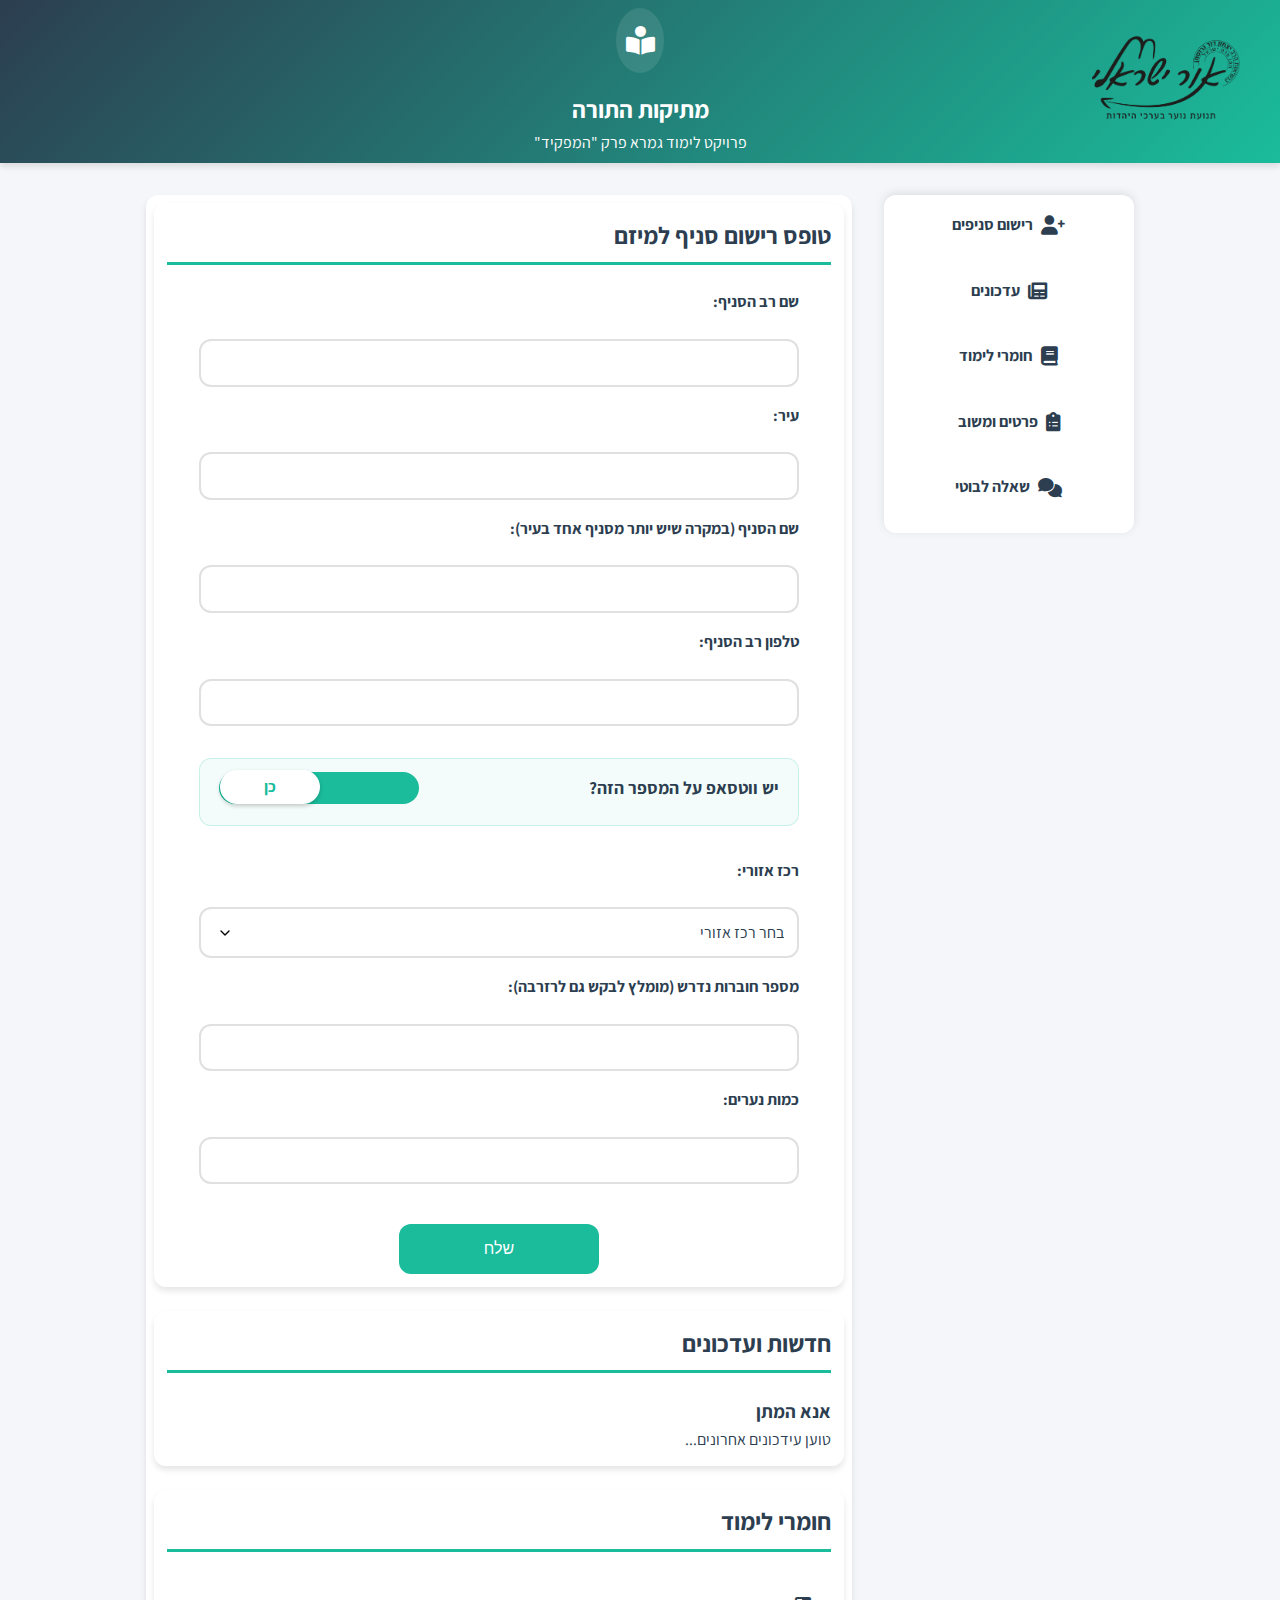
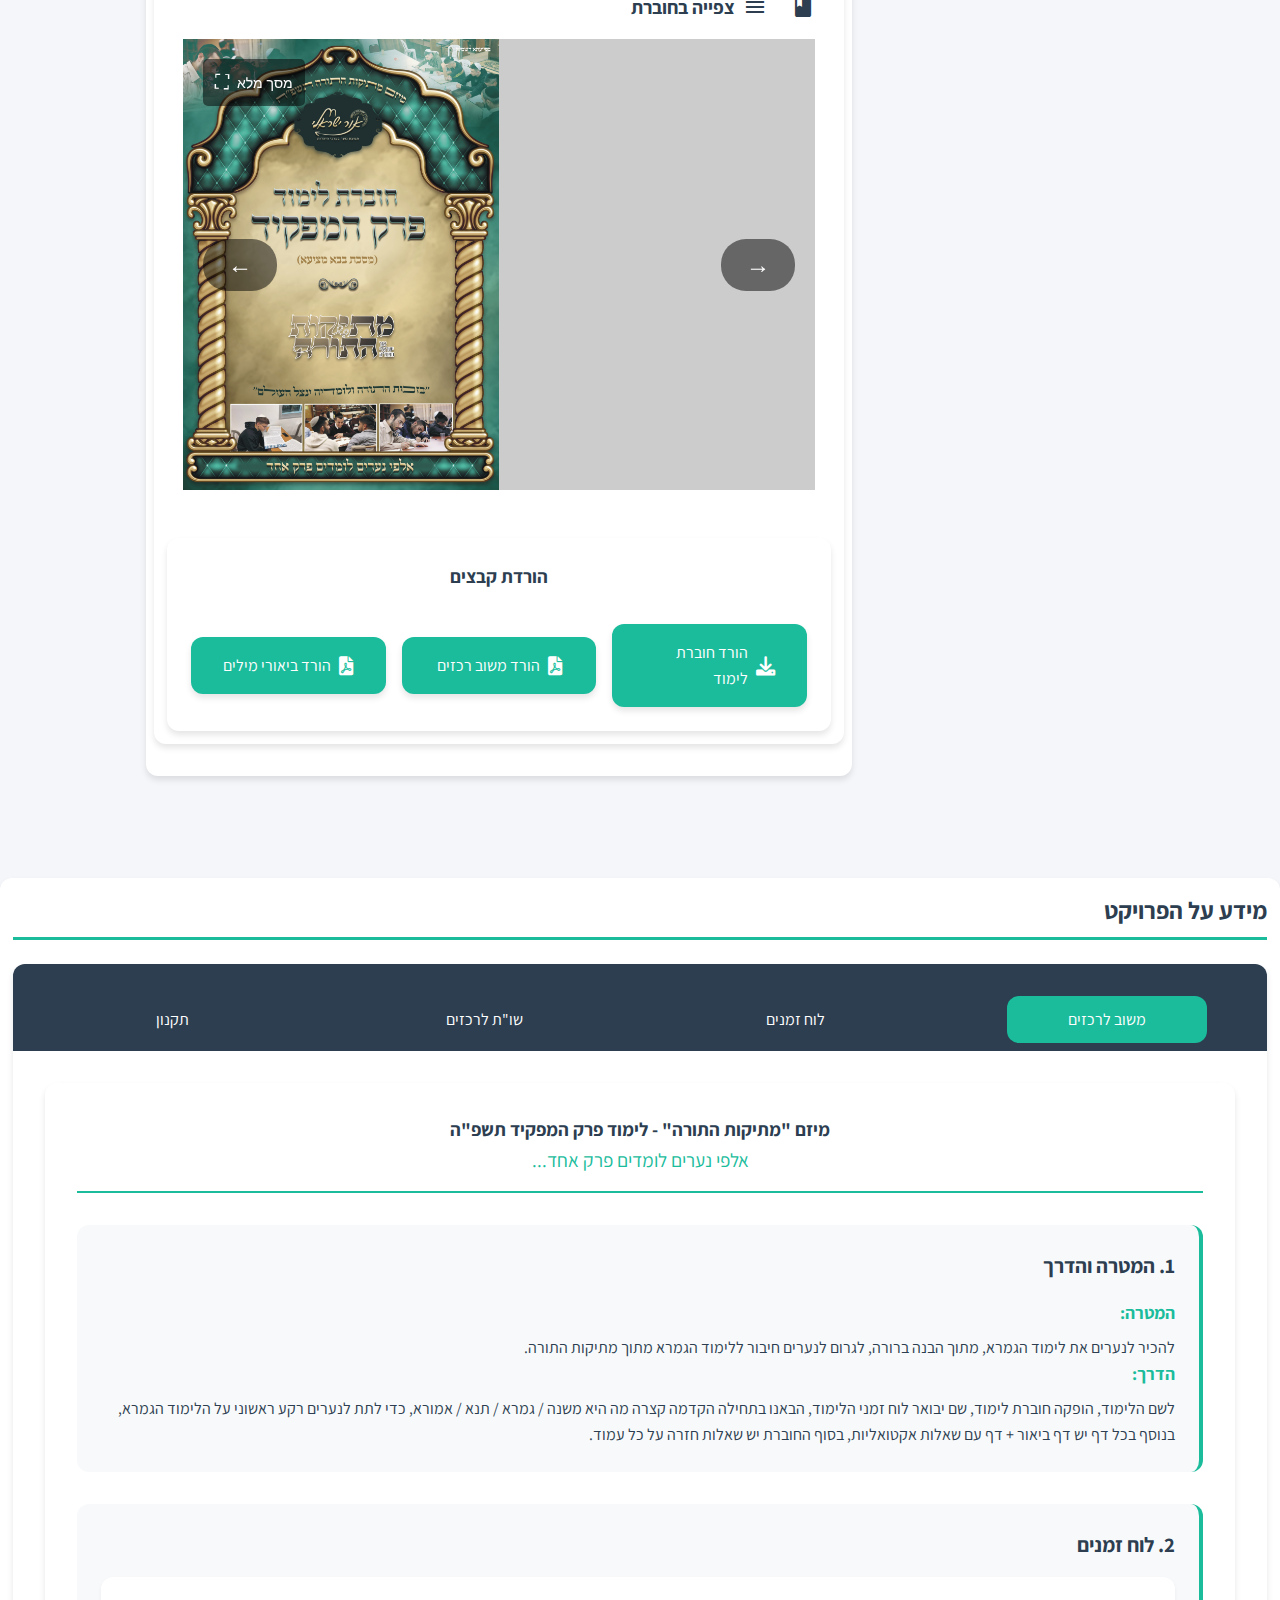
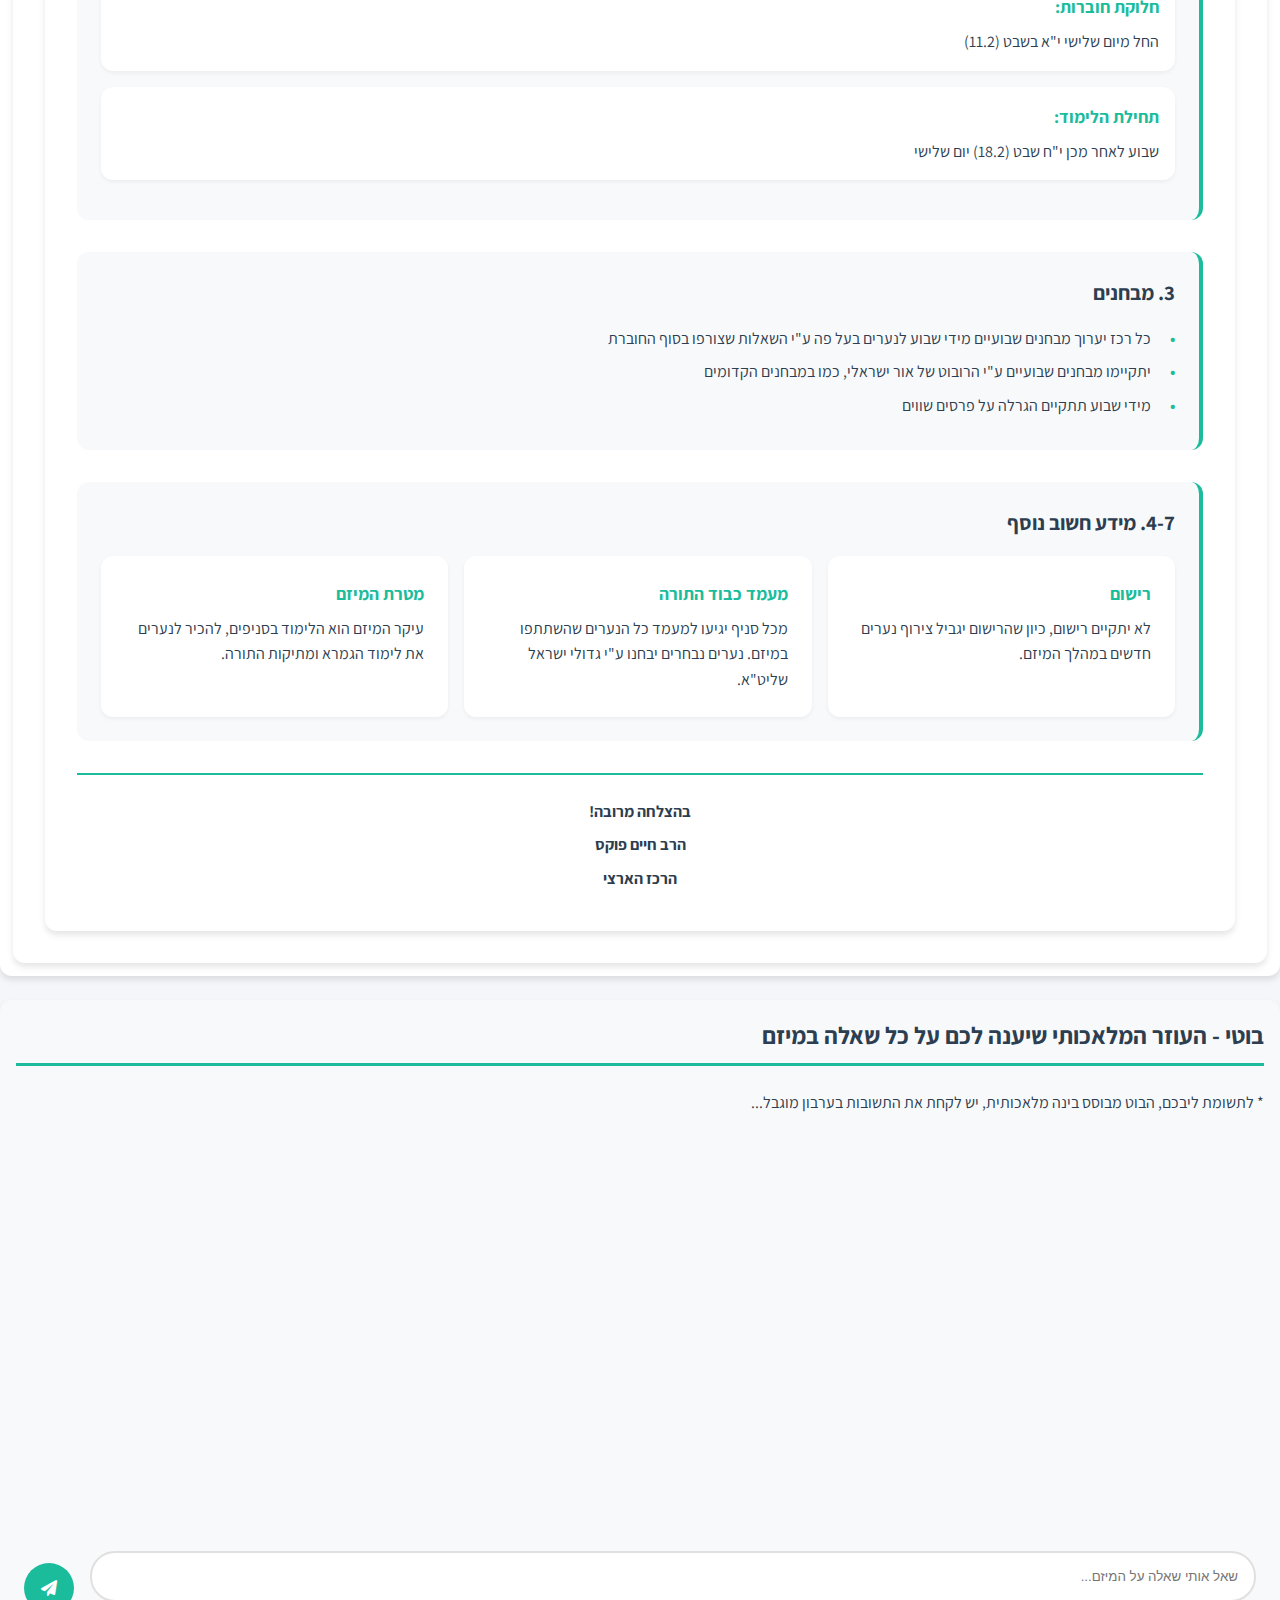
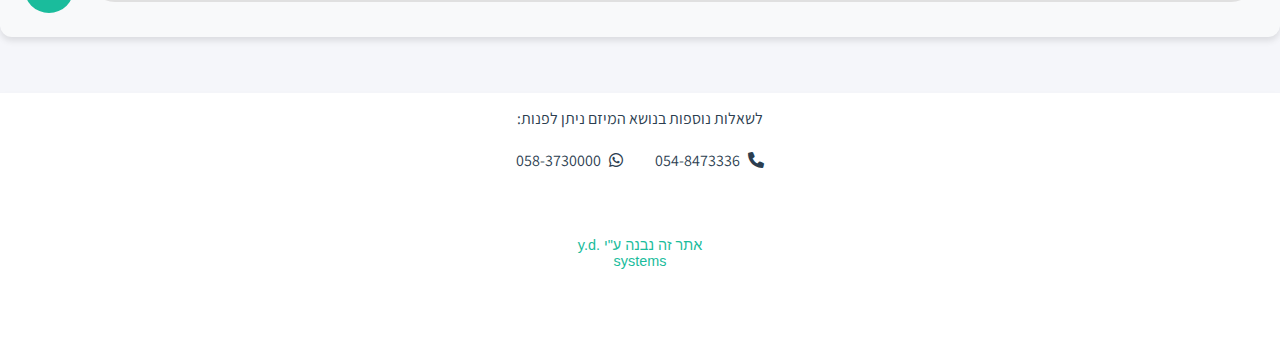
==== commit cb8894dd: "add new hoveret code" ====
--- a/index.html
+++ b/index.html
@@ -23,6 +23,7 @@
     <!-- קישור לגופן מודרני -->
     <link href="https://fonts.googleapis.com/css2?family=Assistant:wght@400;600;700&display=swap" rel="stylesheet">
     <link rel="stylesheet" href="style.css">
+    <link href="https://fonts.googleapis.com/icon?family=Material+Icons" rel="stylesheet">
 </head>
 
 <body>
@@ -120,7 +121,7 @@
 
                 <section id="materials">
                     <h2>חומרי לימוד</h2>
-                    <div class="materials-container">
+                    <!-- <div class="materials-container">
                         <div class="preview-container">
                             <h3>תצוגה מקדימה של החוברת</h3>
                             <div class="book-preview">
@@ -130,6 +131,26 @@
                                         scrolling="no" frameborder="0" allowtransparency="true" allowfullscreen="true">
                                     </iframe>
                                 </div>
+                            </div>
+                        </div> -->
+
+
+                        <div class="book-viewer-container">
+                            <h3 class="viewer-title">
+                                <span class="material-icons">menu_book</span>
+                                צפייה בחוברת
+                            </h3>
+                            <div class="book-viewer">
+                                <iframe 
+                                    id="bookFrame"
+                                    src="turn.js/hoveret/hoveret.html"
+                                    frameborder="0"
+                                    allowfullscreen
+                                    title="חוברת מתיקות התורה">
+                                </iframe>
+                                <!-- <button class="expand-button" onclick="expandViewer()">
+                                    <span class="material-icons">open_in_full</span>
+                                </button> -->
                             </div>
                         </div>
 
--- a/style.css
+++ b/style.css
@@ -1478,4 +1478,164 @@
 
 .answer-section li {
     margin-bottom: 0.5rem;
-} +} 
+
+
+/* עיצוב צפייה בחוברת */
+.book-viewer-container {
+    background: white;
+    border-radius: var(--radius-lg);
+    padding: 1rem;
+    box-shadow: 0 2px 8px var(--shadow-color);
+    margin-bottom: 2rem;
+}
+
+.viewer-title {
+    display: flex;
+    align-items: center;
+    gap: 0.5rem;
+    color: var(--text-color);
+    margin-bottom: 1rem;
+    font-size: 1.2rem;
+}
+
+.viewer-title .material-icons {
+    color: var(--primary-color);
+}
+
+.book-viewer {
+    position: relative;
+    border-radius: var(--radius-md);
+    overflow: hidden;
+    aspect-ratio: 1.4;
+    background: #f5f5f5;
+}
+
+.book-viewer iframe {
+    width: 100%;
+    height: 100%;
+    border: none;
+}
+
+.expand-button {
+    position: absolute;
+    top: 1rem;
+    right: 1rem;
+    background: rgba(255, 255, 255, 0.9);
+    border: none;
+    border-radius: 50%;
+    width: 40px;
+    height: 40px;
+    cursor: pointer;
+    display: flex;
+    align-items: center;
+    justify-content: center;
+    box-shadow: 0 2px 5px rgba(0,0,0,0.2);
+    transition: all 0.3s;
+}
+
+.expand-button:hover {
+    transform: scale(1.1);
+    background: white;
+}
+
+.fullscreen-viewer {
+    position: fixed;
+    top: 0;
+    left: 0;
+    right: 0;
+    bottom: 0;
+    background: rgba(0,0,0,0.9);
+    z-index: 1000;
+    display: none;
+    opacity: 0;
+    transition: opacity 0.3s ease;
+}
+
+.fullscreen-viewer.active {
+    display: flex;
+    opacity: 1;
+    justify-content: center;
+    align-items: center;
+}
+
+.fullscreen-viewer iframe {
+    width: 100%;
+    height: 100%;
+    border: none;
+    background: #ccc;
+}
+
+.close-viewer {
+    position: absolute;
+    top: 1rem;
+    right: 1rem;
+    background: white;
+    border: none;
+    border-radius: 50%;
+    width: 40px;
+    height: 40px;
+    cursor: pointer;
+    z-index: 1001;
+    display: flex;
+    align-items: center;
+    justify-content: center;
+    transition: transform 0.3s ease;
+    box-shadow: 0 2px 8px rgba(0,0,0,0.2);
+}
+
+.close-viewer:hover {
+    transform: scale(1.1);
+}
+
+.downloads-divider {
+    text-align: center;
+    margin: 2rem 0;
+    color: var(--text-color);
+    opacity: 0.7;
+    font-size: 0.9rem;
+}
+
+@media screen and (max-width: 768px) {
+    .book-viewer-container {
+        margin: 1rem -1rem;
+        border-radius: 0;
+    }
+}
+
+.book-preview {
+    position: relative;
+    border-radius: var(--radius-md);
+    overflow: hidden;
+}
+
+.book-preview img {
+    width: 100%;
+    height: auto;
+    display: block;
+}
+
+.preview-overlay {
+    position: absolute;
+    top: 0;
+    left: 0;
+    right: 0;
+    bottom: 0;
+    background: rgba(0, 0, 0, 0.5);
+    display: flex;
+    flex-direction: column;
+    align-items: center;
+    justify-content: center;
+    color: white;
+    opacity: 0;
+    transition: opacity 0.3s;
+}
+
+.book-viewer-link:hover .preview-overlay {
+    opacity: 1;
+}
+
+.preview-overlay .material-icons {
+    font-size: 2rem;
+    margin-bottom: 0.5rem;
+}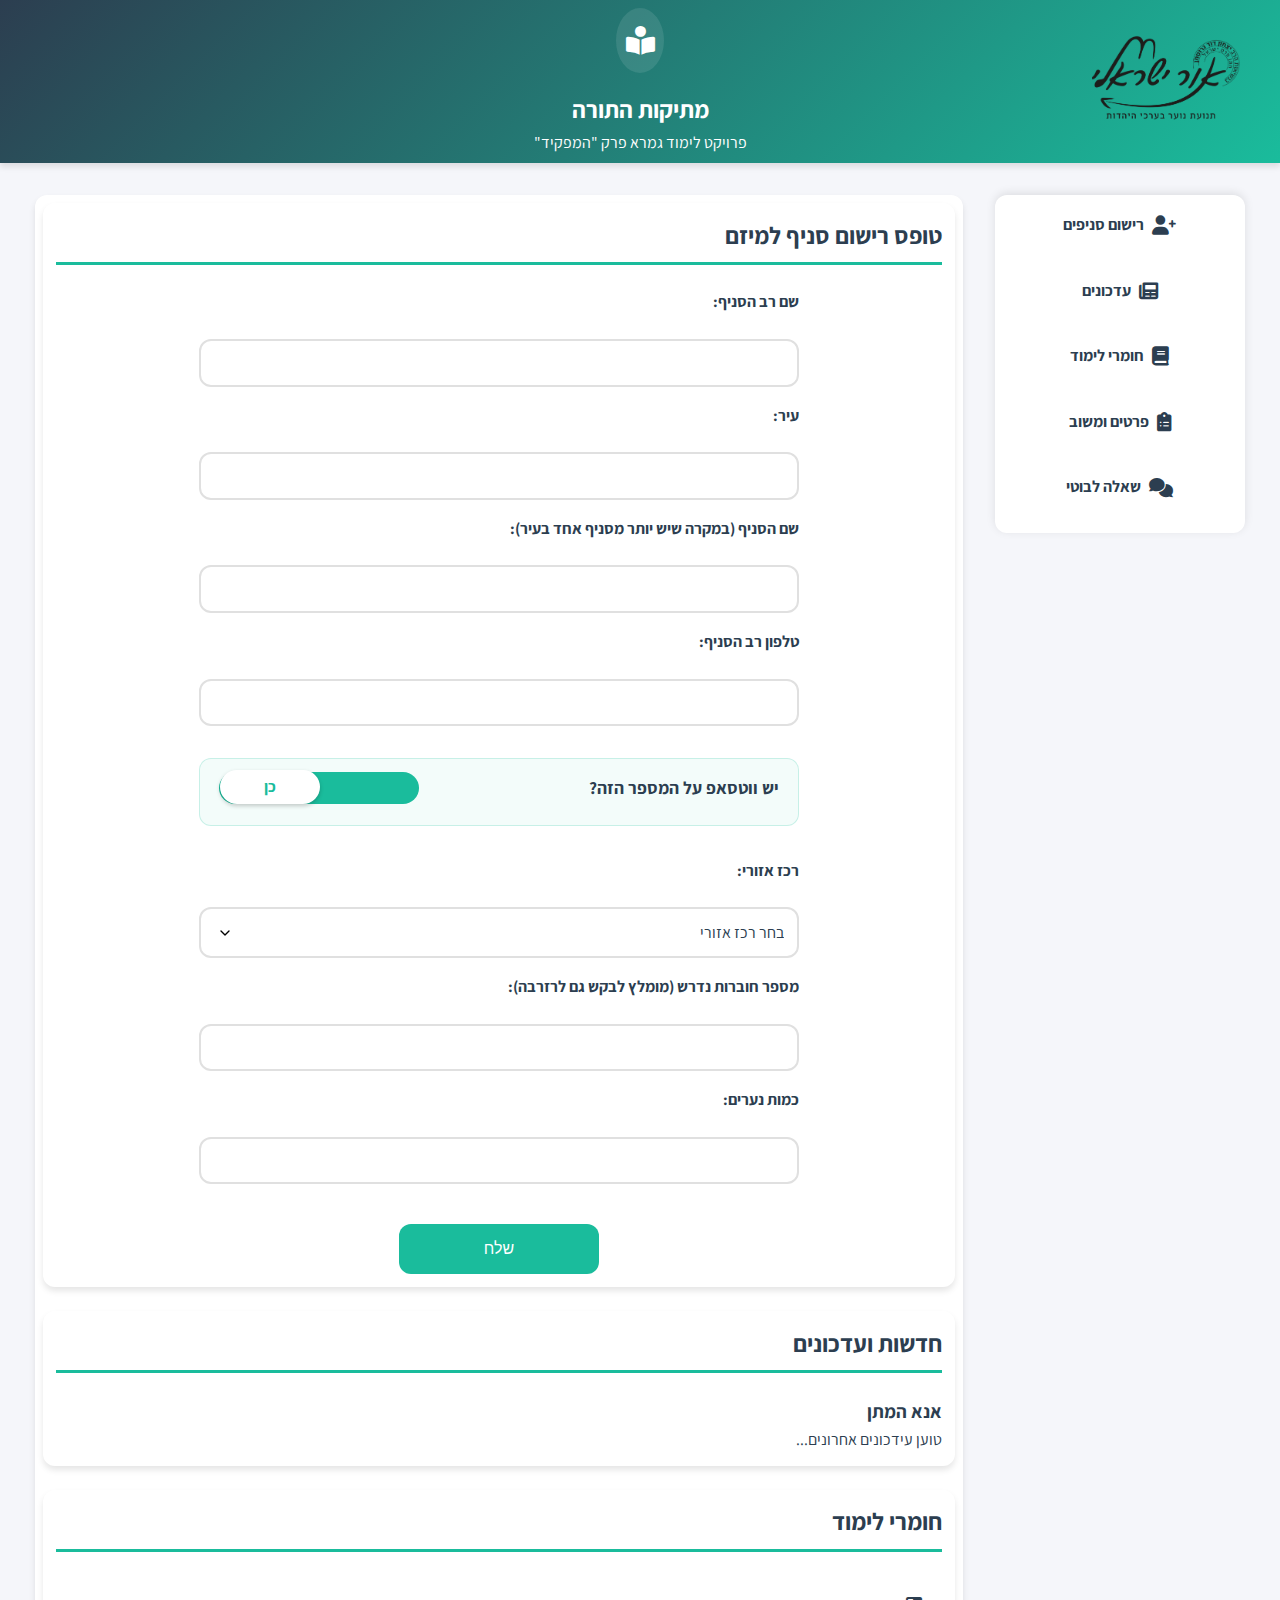
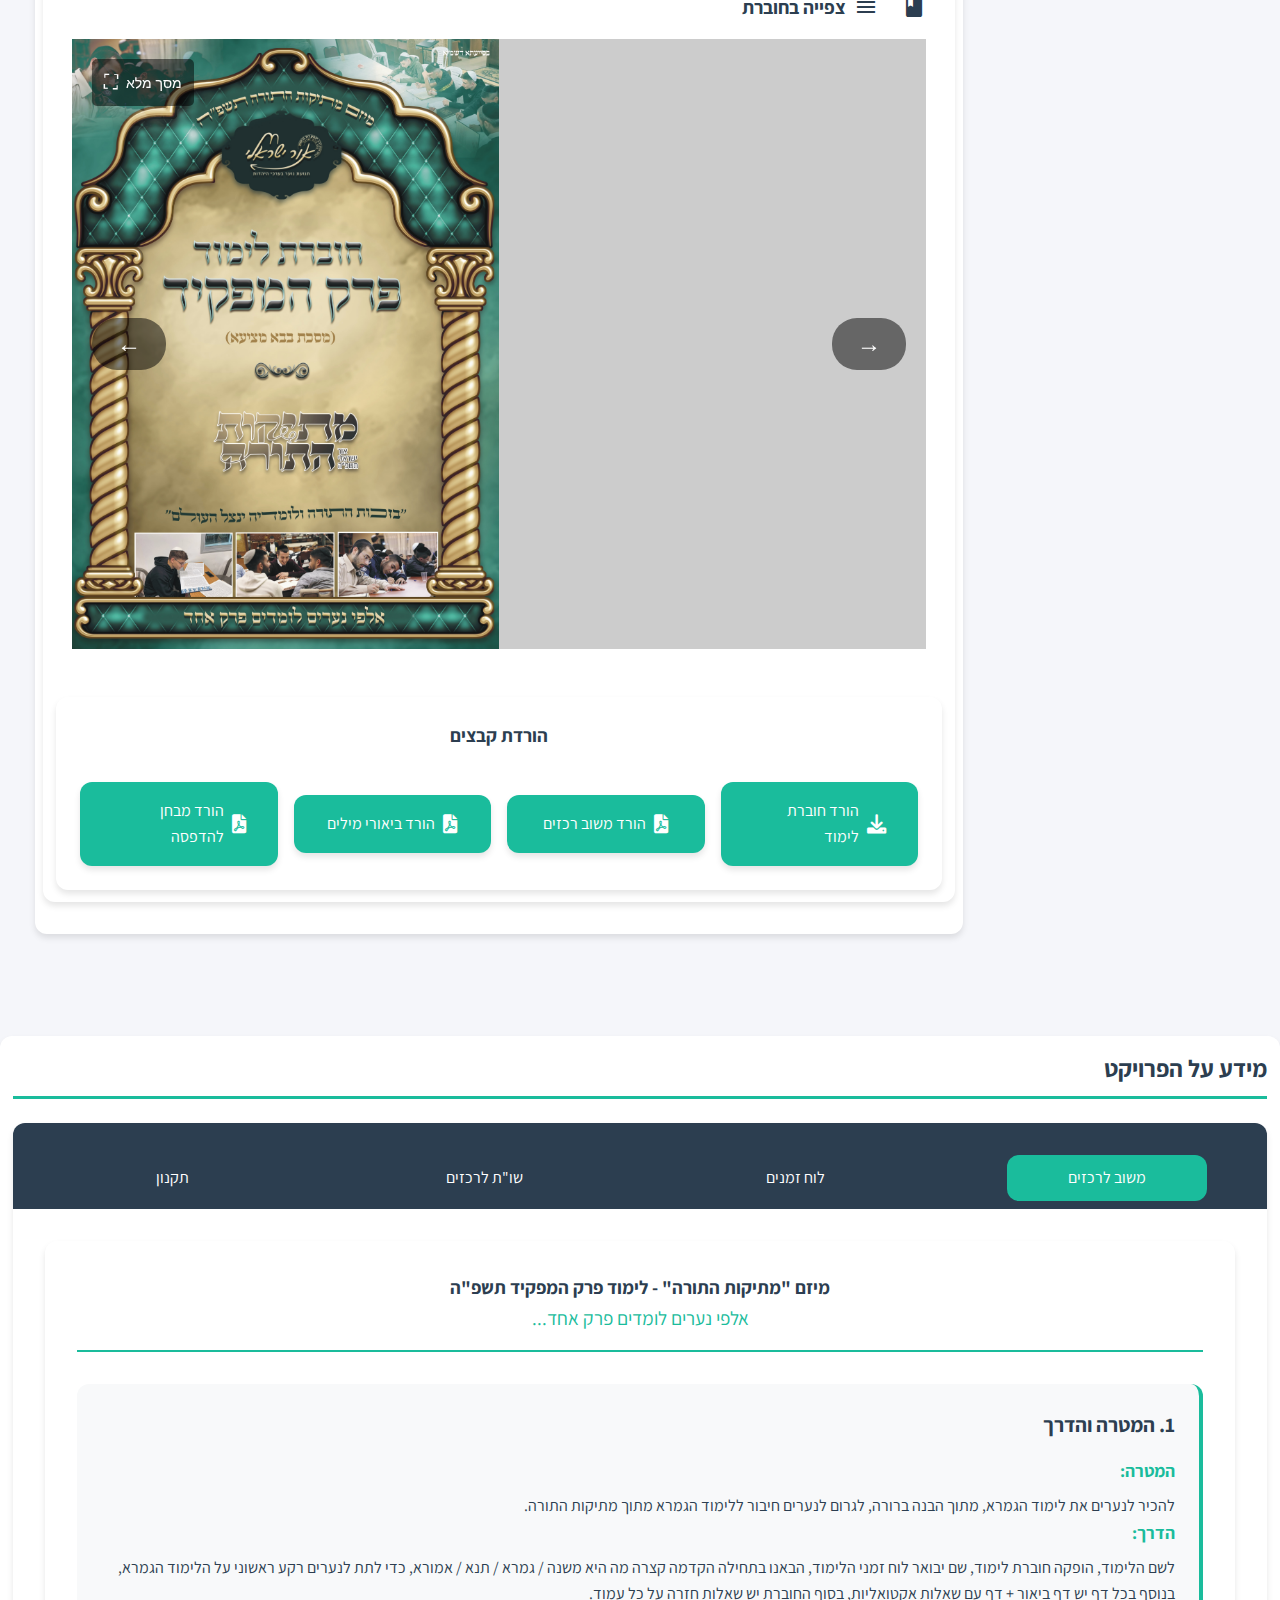
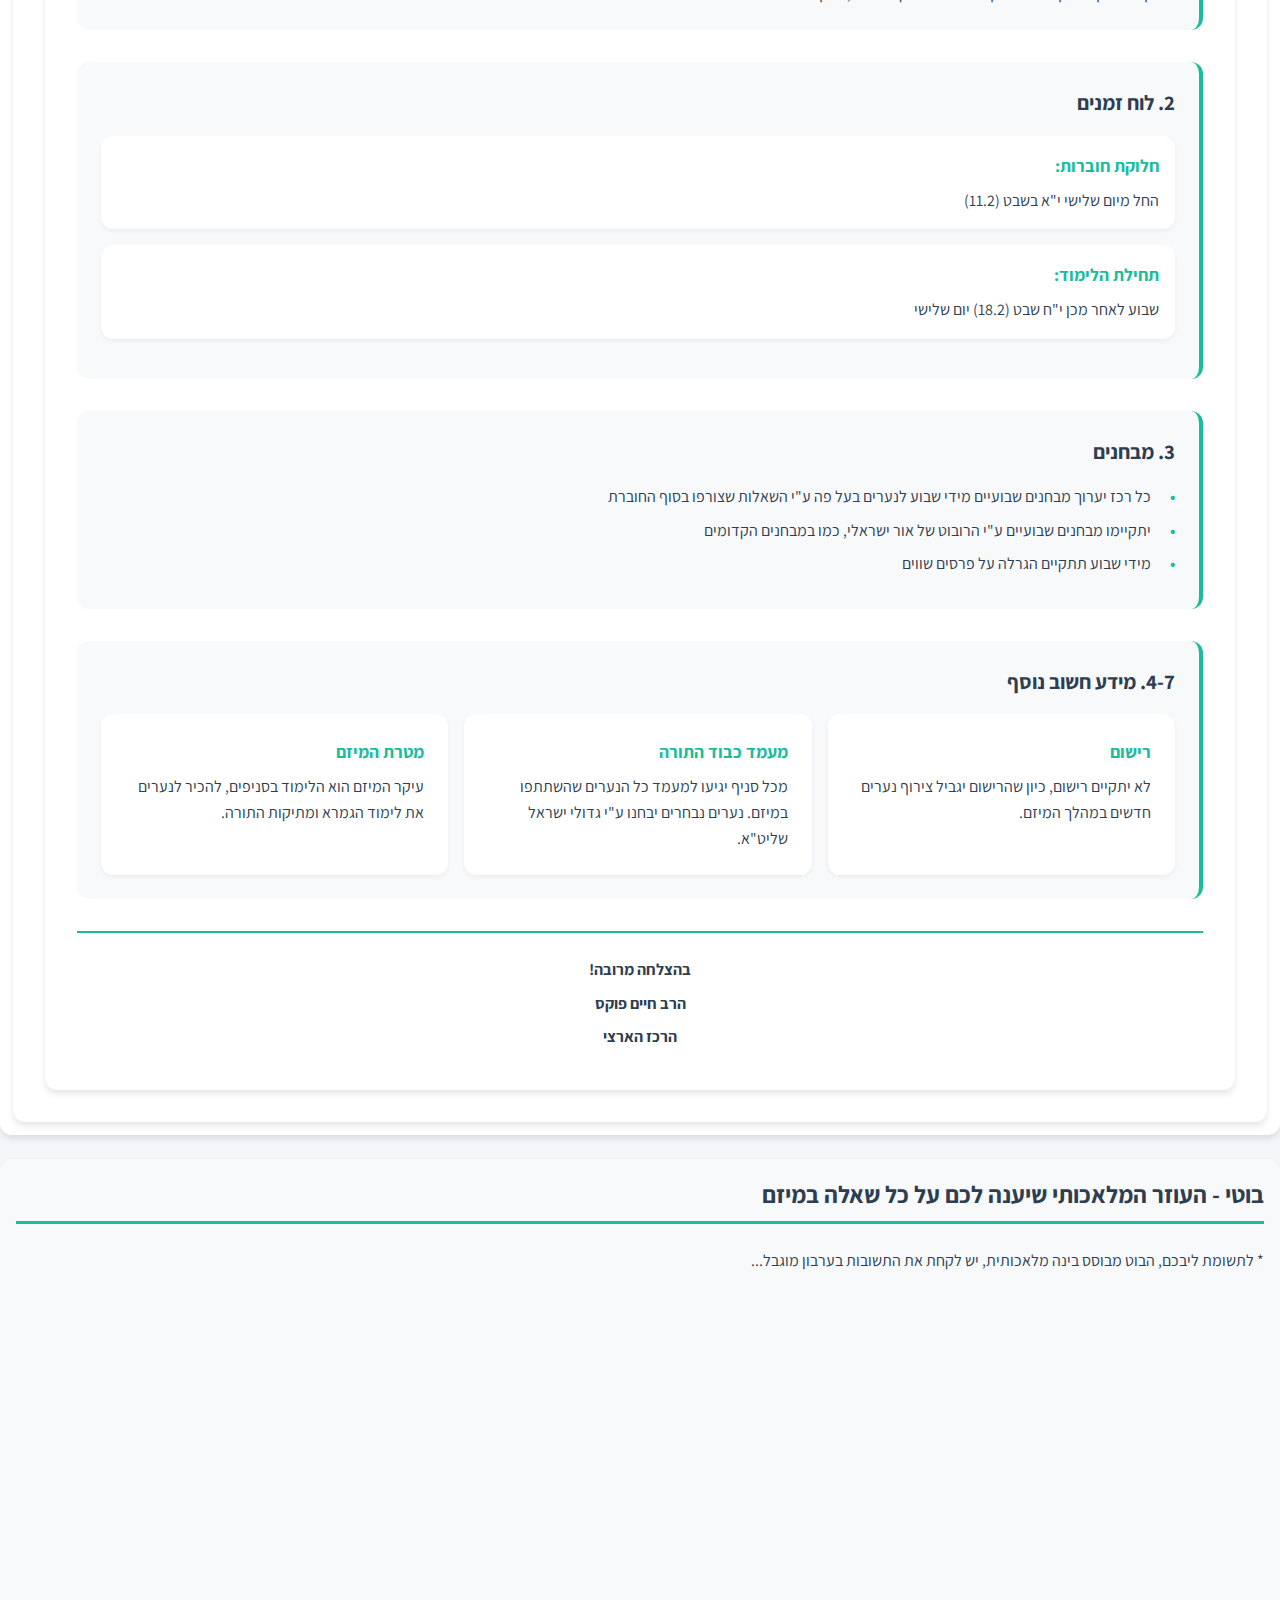
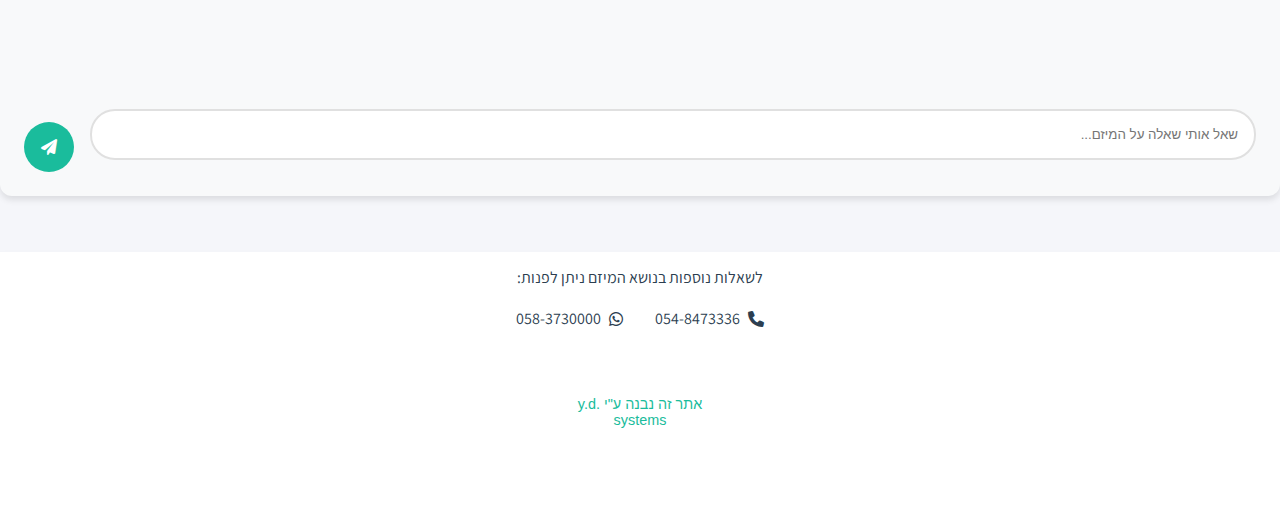
==== commit c17e557c: "add mivhan 1" ====
--- a/index.html
+++ b/index.html
@@ -168,6 +168,10 @@
                                 <a href="file/dock/milon_hamafkid.pdf" download class="download-button">
                                     <i class="fas fa-file-pdf"></i>
                                     הורד ביאורי מילים
+                                </a>
+                                <a href="file/dock/mivhan_1.pdf" download class="download-button">
+                                    <i class="fas fa-file-pdf"></i>
+                                    הורד מבחן להדפסה
                                 </a>
                             </div>
                         </div>
